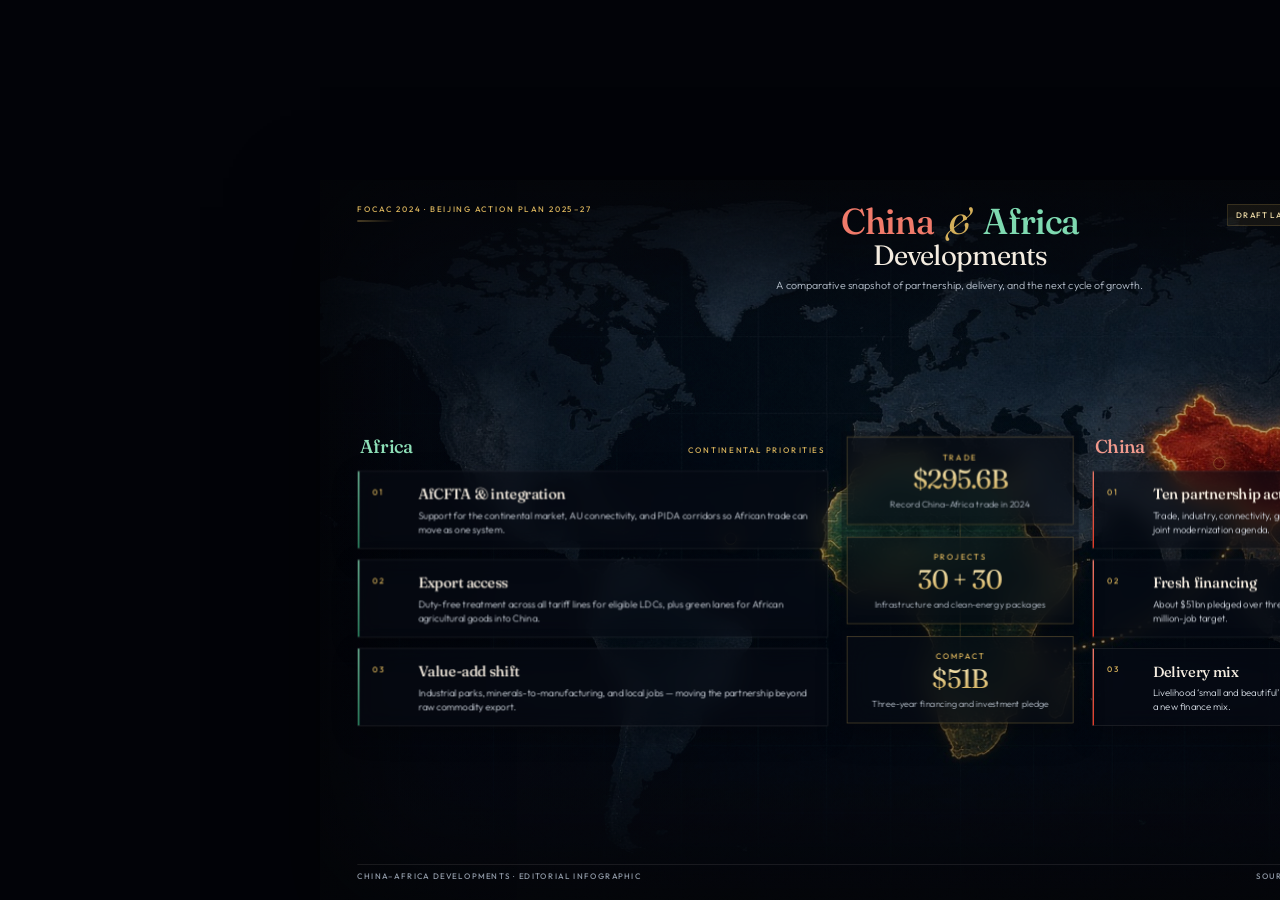
==== index.html @ 74f2fba5 "Add China–Africa developments infographic poster Create a 1920×1080 editorial layout with Africa and" ====
<!DOCTYPE html>
<html lang="en">
  <head>
    <meta charset="UTF-8" />
    <meta name="viewport" content="width=device-width, initial-scale=1.0" />
    <title>China & Africa Developments</title>
    <link rel="preconnect" href="https://fonts.googleapis.com" />
    <link rel="preconnect" href="https://fonts.gstatic.com" crossorigin />
    <link
      href="https://fonts.googleapis.com/css2?family=Fraunces:ital,opsz,wght@0,9..144,400;0,9..144,500;1,9..144,400&family=Outfit:wght@300;400;500;600&display=swap"
      rel="stylesheet"
    />
    <link rel="stylesheet" href="css/styles.css" />
  </head>
  <body>
    <div class="viewport">
      <article class="poster" id="poster">
        <img
          class="map"
          src="assets/world-map-backdrop.jpg"
          alt="World map with Africa and China highlighted"
        />
        <div class="scrim"></div>
        <div class="vignette"></div>
        <div class="grain"></div>
        <span class="orbit a" aria-hidden="true"></span>
        <span class="orbit c" aria-hidden="true"></span>

        <div class="layout">
          <header>
            <div class="brand">
              <span class="kicker" data-field="kicker"></span>
              <span class="rule"></span>
            </div>
            <div class="titles">
              <h1 class="headline">
                <span class="china" data-field="titleLead"></span>
                <span class="join" data-field="titleJoin"></span>
                <span class="africa" data-field="titleTrail"></span>
                <span class="rest" data-field="titleRest"></span>
              </h1>
              <p class="subtitle" data-field="subtitle"></p>
            </div>
            <div class="meta">
              <span class="draft" data-field="draftNote"></span>
              <span class="rule"></span>
            </div>
          </header>

          <div class="grid">
            <section class="col" aria-label="Africa">
              <div class="col-head">
                <h2 class="region africa" data-field="africa.region"></h2>
                <span class="eyebrow" data-field="africa.eyebrow"></span>
              </div>
              <div id="africa-points"></div>
            </section>

            <section class="col compare" aria-label="Comparisons" id="comparisons"></section>

            <section class="col" aria-label="China">
              <div class="col-head">
                <h2 class="region china" data-field="china.region"></h2>
                <span class="eyebrow" data-field="china.eyebrow"></span>
              </div>
              <div id="china-points"></div>
            </section>
          </div>

          <footer>
            <span class="foot" data-field="footerLeft"></span>
            <span class="foot" data-field="footerRight"></span>
          </footer>
        </div>
      </article>
    </div>

    <script src="js/content.js"></script>
    <script src="js/render.js"></script>
  </body>
</html>
---- css/styles.css ----
:root {
  --ink: #05080f;
  --ivory: #f4ece0;
  --muted: #b7c0cc;
  --gold: #d4af5a;
  --gold-soft: rgba(212, 175, 90, 0.28);
  --china: #e23c28;
  --china-soft: rgba(226, 60, 40, 0.22);
  --africa: #2f9b6e;
  --africa-soft: rgba(47, 155, 110, 0.22);
  --glass: rgba(8, 12, 20, 0.58);
  --line: rgba(244, 236, 224, 0.12);
  --poster-w: 1920px;
  --poster-h: 1080px;
}

* {
  box-sizing: border-box;
  margin: 0;
  padding: 0;
}

html,
body {
  height: 100%;
  background: #020308;
  color: var(--ivory);
  font-family: "Outfit", "Segoe UI", sans-serif;
  overflow: hidden;
}

body {
  display: grid;
  place-items: center;
}

.viewport {
  width: 100vw;
  height: 100vh;
  display: grid;
  place-items: center;
  overflow: hidden;
}

.poster {
  position: relative;
  width: var(--poster-w);
  height: var(--poster-h);
  overflow: hidden;
  background: #05080f;
  box-shadow: 0 40px 120px rgba(0, 0, 0, 0.55);
  transform-origin: center center;
}

.map {
  position: absolute;
  inset: 0;
  width: 100%;
  height: 100%;
  object-fit: cover;
  object-position: 50% 58%;
  transform: scale(1.04);
  filter: saturate(1.08) contrast(1.05);
}

.scrim,
.grain,
.vignette {
  position: absolute;
  inset: 0;
  pointer-events: none;
}

.scrim {
  background:
    linear-gradient(180deg, rgba(5, 8, 15, 0.78) 0%, rgba(5, 8, 15, 0.28) 22%, rgba(5, 8, 15, 0.18) 50%, rgba(5, 8, 15, 0.42) 78%, rgba(5, 8, 15, 0.82) 100%),
    linear-gradient(90deg, rgba(5, 8, 15, 0.55) 0%, rgba(5, 8, 15, 0.08) 28%, rgba(5, 8, 15, 0.08) 72%, rgba(5, 8, 15, 0.55) 100%);
}

.vignette {
  box-shadow: inset 0 0 180px 40px rgba(0, 0, 0, 0.55);
}

.grain {
  opacity: 0.09;
  mix-blend-mode: overlay;
  background-image: url("data:image/svg+xml,%3Csvg xmlns='http://www.w3.org/2000/svg' width='160' height='160'%3E%3Cfilter id='n'%3E%3CfeTurbulence type='fractalNoise' baseFrequency='.85' numOctaves='4' stitchTiles='stitch'/%3E%3C/filter%3E%3Crect width='160' height='160' filter='url(%23n)' opacity='.55'/%3E%3C/svg%3E");
}

.layout {
  position: relative;
  z-index: 2;
  height: 100%;
  display: grid;
  grid-template-rows: auto 1fr auto;
  padding: 36px 56px 28px;
}

header {
  display: grid;
  grid-template-columns: 1fr auto 1fr;
  align-items: start;
  gap: 24px;
}

.brand,
.meta {
  display: flex;
  flex-direction: column;
  gap: 10px;
}

.meta {
  align-items: flex-end;
  text-align: right;
}

.kicker,
.eyebrow,
.card-num,
.compare-kicker,
.draft,
.foot {
  font-size: 12px;
  letter-spacing: 0.22em;
  text-transform: uppercase;
  color: var(--gold);
  font-weight: 500;
}

.titles {
  text-align: center;
}

.headline {
  font-family: "Fraunces", "Times New Roman", serif;
  font-weight: 500;
  font-size: 54px;
  line-height: 0.95;
  letter-spacing: -0.02em;
}

.headline .china {
  color: #f07a6a;
}

.headline .join {
  color: var(--gold);
  font-style: italic;
  font-weight: 400;
  padding: 0 10px;
}

.headline .africa {
  color: #7ed9b0;
}

.headline .rest {
  display: block;
  margin-top: 6px;
  font-size: 42px;
  color: var(--ivory);
  font-weight: 400;
}

.subtitle {
  margin: 14px auto 0;
  max-width: 620px;
  color: var(--muted);
  font-size: 16px;
  line-height: 1.45;
  font-weight: 300;
}

.draft {
  display: inline-flex;
  align-items: center;
  gap: 8px;
  padding: 8px 12px;
  border: 1px solid var(--gold-soft);
  background: rgba(212, 175, 90, 0.08);
  color: #ead7a4;
  letter-spacing: 0.14em;
}

.rule {
  width: 56px;
  height: 1px;
  background: linear-gradient(90deg, var(--gold), transparent);
}

.meta .rule {
  background: linear-gradient(90deg, transparent, var(--gold));
  margin-left: auto;
}

.grid {
  display: grid;
  grid-template-columns: 1fr 340px 1fr;
  gap: 28px;
  align-items: center;
  min-height: 0;
  padding: 8px 0 4px;
}

.col {
  display: flex;
  flex-direction: column;
  gap: 18px;
  min-height: 0;
}

#africa-points,
#china-points {
  display: flex;
  flex-direction: column;
  gap: 16px;
}

.col-head {
  display: flex;
  align-items: baseline;
  justify-content: space-between;
  padding: 0 4px 2px;
}

.region {
  font-family: "Fraunces", serif;
  font-size: 28px;
  font-weight: 500;
}

.region.africa {
  color: #8ee0b8;
}

.region.china {
  color: #f29a8d;
}

.card {
  position: relative;
  display: grid;
  grid-template-columns: 54px 1fr;
  gap: 14px;
  padding: 20px 22px 18px;
  background: var(--glass);
  border: 1px solid var(--line);
  backdrop-filter: blur(16px);
  -webkit-backdrop-filter: blur(16px);
  box-shadow: 0 12px 40px rgba(0, 0, 0, 0.28);
}

.card::before {
  content: "";
  position: absolute;
  inset: 0 auto 0 0;
  width: 2px;
}

.card.africa::before {
  background: linear-gradient(180deg, #7ed9b0, #2f9b6e);
}

.card.china::before {
  background: linear-gradient(180deg, #f07a6a, #e23c28);
}

.card-num {
  padding-top: 3px;
  color: var(--gold);
}

.card h3 {
  font-family: "Fraunces", serif;
  font-size: 22px;
  font-weight: 500;
  letter-spacing: -0.02em;
  margin-bottom: 7px;
}

.card p {
  color: #d5dbe4;
  font-size: 14.5px;
  line-height: 1.45;
  font-weight: 300;
}

.compare {
  position: relative;
  align-items: stretch;
  padding: 8px 0;
}

.compare::before {
  content: "";
  position: absolute;
  top: 18px;
  bottom: 18px;
  left: 50%;
  width: 1px;
  background: linear-gradient(180deg, transparent, var(--gold), transparent);
  transform: translateX(-50%);
}

.compare-node {
  position: relative;
  z-index: 1;
  text-align: center;
  padding: 22px 18px 20px;
  background: rgba(8, 12, 20, 0.72);
  border: 1px solid rgba(212, 175, 90, 0.38);
  box-shadow:
    0 0 0 8px rgba(5, 8, 15, 0.35),
    0 16px 40px rgba(0, 0, 0, 0.35),
    inset 0 1px 0 rgba(255, 255, 255, 0.06);
  backdrop-filter: blur(18px);
}

.compare-kicker {
  margin-bottom: 6px;
}

.compare-value {
  font-family: "Fraunces", serif;
  font-size: 40px;
  line-height: 1;
  letter-spacing: -0.03em;
  background: linear-gradient(180deg, #f6e7b8 0%, #d4af5a 100%);
  -webkit-background-clip: text;
  background-clip: text;
  color: transparent;
}

.compare-label {
  margin-top: 8px;
  color: var(--muted);
  font-size: 13.5px;
  line-height: 1.35;
  font-weight: 300;
}

footer {
  display: flex;
  justify-content: space-between;
  align-items: center;
  padding-top: 10px;
  border-top: 1px solid var(--line);
}

.foot {
  color: #8d96a3;
  letter-spacing: 0.16em;
}

.orbit {
  position: absolute;
  width: 18px;
  height: 18px;
  border: 1px solid rgba(212, 175, 90, 0.55);
  border-radius: 50%;
  box-shadow: 0 0 16px rgba(212, 175, 90, 0.35);
}

.orbit.a {
  left: 31.6%;
  top: 49%;
}

.orbit.c {
  left: 69.8%;
  top: 38.5%;
}
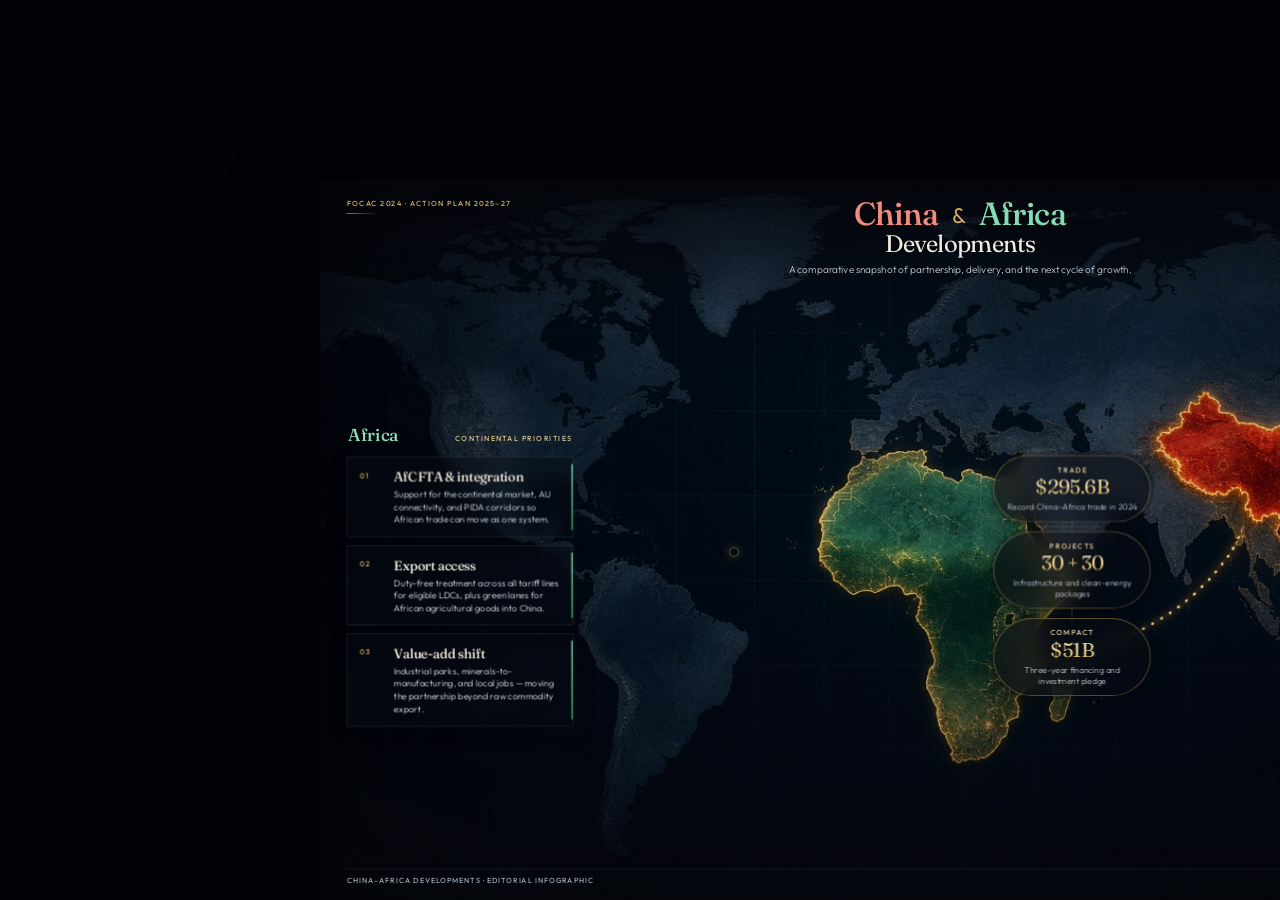
==== commit 767510c1: "Polish infographic so the map stays visible Pin narrower glass cards to the Atlantic and Pacific fla" ====
--- a/index.html
+++ b/index.html
@@ -4,6 +4,7 @@
     <meta charset="UTF-8" />
     <meta name="viewport" content="width=device-width, initial-scale=1.0" />
     <title>China & Africa Developments</title>
+    <link rel="icon" href="data:image/svg+xml,%3Csvg xmlns='http://www.w3.org/2000/svg' viewBox='0 0 32 32'%3E%3Crect width='32' height='32' fill='%2305080f'/%3E%3Ccircle cx='11' cy='18' r='5' fill='%232f9b6e'/%3E%3Ccircle cx='22' cy='13' r='4' fill='%23e23c28'/%3E%3C/svg%3E" />
     <link rel="preconnect" href="https://fonts.googleapis.com" />
     <link rel="preconnect" href="https://fonts.gstatic.com" crossorigin />
     <link
@@ -48,7 +49,7 @@
           </header>
 
           <div class="grid">
-            <section class="col" aria-label="Africa">
+            <section class="col col-africa" aria-label="Africa">
               <div class="col-head">
                 <h2 class="region africa" data-field="africa.region"></h2>
                 <span class="eyebrow" data-field="africa.eyebrow"></span>
@@ -56,9 +57,9 @@
               <div id="africa-points"></div>
             </section>
 
-            <section class="col compare" aria-label="Comparisons" id="comparisons"></section>
+            <section class="col compare col-compare" aria-label="Comparisons" id="comparisons"></section>
 
-            <section class="col" aria-label="China">
+            <section class="col col-china" aria-label="China">
               <div class="col-head">
                 <h2 class="region china" data-field="china.region"></h2>
                 <span class="eyebrow" data-field="china.eyebrow"></span>
--- a/css/styles.css
+++ b/css/styles.css
@@ -1,15 +1,13 @@
 :root {
   --ink: #05080f;
   --ivory: #f4ece0;
-  --muted: #b7c0cc;
+  --muted: #c3cad4;
   --gold: #d4af5a;
-  --gold-soft: rgba(212, 175, 90, 0.28);
+  --gold-soft: rgba(212, 175, 90, 0.3);
   --china: #e23c28;
-  --china-soft: rgba(226, 60, 40, 0.22);
   --africa: #2f9b6e;
-  --africa-soft: rgba(47, 155, 110, 0.22);
-  --glass: rgba(8, 12, 20, 0.58);
-  --line: rgba(244, 236, 224, 0.12);
+  --glass: rgba(7, 11, 18, 0.46);
+  --line: rgba(244, 236, 224, 0.14);
   --poster-w: 1920px;
   --poster-h: 1080px;
 }
@@ -58,9 +56,9 @@
   width: 100%;
   height: 100%;
   object-fit: cover;
-  object-position: 50% 58%;
-  transform: scale(1.04);
-  filter: saturate(1.08) contrast(1.05);
+  object-position: 48% 56%;
+  transform: scale(1.06);
+  filter: saturate(1.12) contrast(1.06) brightness(1.04);
 }
 
 .scrim,
@@ -73,16 +71,16 @@
 
 .scrim {
   background:
-    linear-gradient(180deg, rgba(5, 8, 15, 0.78) 0%, rgba(5, 8, 15, 0.28) 22%, rgba(5, 8, 15, 0.18) 50%, rgba(5, 8, 15, 0.42) 78%, rgba(5, 8, 15, 0.82) 100%),
-    linear-gradient(90deg, rgba(5, 8, 15, 0.55) 0%, rgba(5, 8, 15, 0.08) 28%, rgba(5, 8, 15, 0.08) 72%, rgba(5, 8, 15, 0.55) 100%);
+    linear-gradient(180deg, rgba(5, 8, 15, 0.72) 0%, rgba(5, 8, 15, 0.18) 20%, rgba(5, 8, 15, 0.05) 48%, rgba(5, 8, 15, 0.28) 78%, rgba(5, 8, 15, 0.78) 100%),
+    linear-gradient(90deg, rgba(5, 8, 15, 0.42) 0%, rgba(5, 8, 15, 0.04) 22%, rgba(5, 8, 15, 0.04) 78%, rgba(5, 8, 15, 0.42) 100%);
 }
 
 .vignette {
-  box-shadow: inset 0 0 180px 40px rgba(0, 0, 0, 0.55);
+  box-shadow: inset 0 0 160px 28px rgba(0, 0, 0, 0.45);
 }
 
 .grain {
-  opacity: 0.09;
+  opacity: 0.08;
   mix-blend-mode: overlay;
   background-image: url("data:image/svg+xml,%3Csvg xmlns='http://www.w3.org/2000/svg' width='160' height='160'%3E%3Cfilter id='n'%3E%3CfeTurbulence type='fractalNoise' baseFrequency='.85' numOctaves='4' stitchTiles='stitch'/%3E%3C/filter%3E%3Crect width='160' height='160' filter='url(%23n)' opacity='.55'/%3E%3C/svg%3E");
 }
@@ -93,21 +91,22 @@
   height: 100%;
   display: grid;
   grid-template-rows: auto 1fr auto;
-  padding: 36px 56px 28px;
+  padding: 28px 40px 22px;
 }
 
 header {
   display: grid;
-  grid-template-columns: 1fr auto 1fr;
+  grid-template-columns: 280px 1fr 280px;
   align-items: start;
-  gap: 24px;
+  gap: 20px;
 }
 
 .brand,
 .meta {
   display: flex;
   flex-direction: column;
-  gap: 10px;
+  gap: 8px;
+  min-width: 0;
 }
 
 .meta {
@@ -121,8 +120,8 @@
 .compare-kicker,
 .draft,
 .foot {
-  font-size: 12px;
-  letter-spacing: 0.22em;
+  font-size: 11px;
+  letter-spacing: 0.16em;
   text-transform: uppercase;
   color: var(--gold);
   font-weight: 500;
@@ -135,56 +134,59 @@
 .headline {
   font-family: "Fraunces", "Times New Roman", serif;
   font-weight: 500;
-  font-size: 54px;
-  line-height: 0.95;
+  font-size: 48px;
+  line-height: 0.96;
   letter-spacing: -0.02em;
 }
 
 .headline .china {
-  color: #f07a6a;
+  color: #f28b7d;
 }
 
 .headline .join {
+  font-family: "Outfit", sans-serif;
+  font-style: normal;
+  font-weight: 400;
   color: var(--gold);
-  font-style: italic;
-  font-weight: 400;
-  padding: 0 10px;
+  padding: 0 12px;
+  font-size: 32px;
+  vertical-align: 4px;
 }
 
 .headline .africa {
-  color: #7ed9b0;
+  color: #86dbb5;
 }
 
 .headline .rest {
   display: block;
-  margin-top: 6px;
-  font-size: 42px;
+  margin-top: 4px;
+  font-size: 36px;
   color: var(--ivory);
   font-weight: 400;
 }
 
 .subtitle {
-  margin: 14px auto 0;
-  max-width: 620px;
+  margin: 10px auto 0;
+  max-width: 560px;
   color: var(--muted);
-  font-size: 16px;
-  line-height: 1.45;
+  font-size: 15px;
+  line-height: 1.4;
   font-weight: 300;
 }
 
 .draft {
   display: inline-flex;
   align-items: center;
-  gap: 8px;
-  padding: 8px 12px;
+  padding: 7px 10px;
   border: 1px solid var(--gold-soft);
   background: rgba(212, 175, 90, 0.08);
   color: #ead7a4;
-  letter-spacing: 0.14em;
+  letter-spacing: 0.12em;
+  white-space: nowrap;
 }
 
 .rule {
-  width: 56px;
+  width: 48px;
   height: 1px;
   background: linear-gradient(90deg, var(--gold), transparent);
 }
@@ -196,37 +198,50 @@
 
 .grid {
   display: grid;
-  grid-template-columns: 1fr 340px 1fr;
-  gap: 28px;
+  grid-template-columns: 340px minmax(80px, 1.6fr) 236px minmax(80px, 0.7fr) 340px;
+  gap: 0 16px;
   align-items: center;
   min-height: 0;
-  padding: 8px 0 4px;
+  padding: 18px 0 8px;
 }
 
 .col {
   display: flex;
   flex-direction: column;
-  gap: 18px;
-  min-height: 0;
+  gap: 14px;
+  min-width: 0;
+}
+
+.col-africa {
+  grid-column: 1;
+}
+
+.col-compare {
+  grid-column: 3;
+}
+
+.col-china {
+  grid-column: 5;
 }
 
 #africa-points,
 #china-points {
   display: flex;
   flex-direction: column;
-  gap: 16px;
+  gap: 12px;
 }
 
 .col-head {
   display: flex;
   align-items: baseline;
   justify-content: space-between;
-  padding: 0 4px 2px;
+  gap: 12px;
+  padding: 0 2px 2px;
 }
 
 .region {
   font-family: "Fraunces", serif;
-  font-size: 28px;
+  font-size: 26px;
   font-weight: 500;
 }
 
@@ -238,68 +253,76 @@
   color: #f29a8d;
 }
 
+.eyebrow {
+  color: #d7c389;
+}
+
 .card {
   position: relative;
   display: grid;
-  grid-template-columns: 54px 1fr;
-  gap: 14px;
-  padding: 20px 22px 18px;
+  grid-template-columns: 42px 1fr;
+  gap: 10px;
+  padding: 16px 18px 15px;
   background: var(--glass);
   border: 1px solid var(--line);
-  backdrop-filter: blur(16px);
-  -webkit-backdrop-filter: blur(16px);
-  box-shadow: 0 12px 40px rgba(0, 0, 0, 0.28);
+  backdrop-filter: blur(14px) saturate(1.15);
+  -webkit-backdrop-filter: blur(14px) saturate(1.15);
+  box-shadow: 0 10px 28px rgba(0, 0, 0, 0.22);
 }
 
 .card::before {
   content: "";
   position: absolute;
-  inset: 0 auto 0 0;
+  top: 10px;
+  bottom: 10px;
   width: 2px;
 }
 
 .card.africa::before {
+  right: 0;
+  left: auto;
   background: linear-gradient(180deg, #7ed9b0, #2f9b6e);
 }
 
 .card.china::before {
+  left: 0;
   background: linear-gradient(180deg, #f07a6a, #e23c28);
 }
 
 .card-num {
-  padding-top: 3px;
+  padding-top: 4px;
   color: var(--gold);
 }
 
 .card h3 {
   font-family: "Fraunces", serif;
-  font-size: 22px;
+  font-size: 20px;
   font-weight: 500;
   letter-spacing: -0.02em;
-  margin-bottom: 7px;
+  margin-bottom: 5px;
 }
 
 .card p {
-  color: #d5dbe4;
-  font-size: 14.5px;
-  line-height: 1.45;
+  color: #e0e5ec;
+  font-size: 13.5px;
+  line-height: 1.42;
   font-weight: 300;
 }
 
 .compare {
   position: relative;
-  align-items: stretch;
-  padding: 8px 0;
+  align-self: center;
+  padding: 10px 0;
 }
 
 .compare::before {
   content: "";
   position: absolute;
-  top: 18px;
-  bottom: 18px;
+  top: 8px;
+  bottom: 8px;
   left: 50%;
   width: 1px;
-  background: linear-gradient(180deg, transparent, var(--gold), transparent);
+  background: linear-gradient(180deg, transparent, rgba(212, 175, 90, 0.7), transparent);
   transform: translateX(-50%);
 }
 
@@ -307,23 +330,25 @@
   position: relative;
   z-index: 1;
   text-align: center;
-  padding: 22px 18px 20px;
-  background: rgba(8, 12, 20, 0.72);
-  border: 1px solid rgba(212, 175, 90, 0.38);
+  padding: 14px 14px 13px;
+  border-radius: 999px;
+  background: rgba(8, 12, 20, 0.58);
+  border: 1px solid rgba(212, 175, 90, 0.48);
   box-shadow:
-    0 0 0 8px rgba(5, 8, 15, 0.35),
-    0 16px 40px rgba(0, 0, 0, 0.35),
-    inset 0 1px 0 rgba(255, 255, 255, 0.06);
-  backdrop-filter: blur(18px);
+    0 0 0 5px rgba(5, 8, 15, 0.22),
+    0 12px 28px rgba(0, 0, 0, 0.26),
+    inset 0 1px 0 rgba(255, 236, 180, 0.12);
+  backdrop-filter: blur(16px);
 }
 
 .compare-kicker {
-  margin-bottom: 6px;
+  margin-bottom: 4px;
+  color: #e6d09a;
 }
 
 .compare-value {
   font-family: "Fraunces", serif;
-  font-size: 40px;
+  font-size: 30px;
   line-height: 1;
   letter-spacing: -0.03em;
   background: linear-gradient(180deg, #f6e7b8 0%, #d4af5a 100%);
@@ -333,9 +358,9 @@
 }
 
 .compare-label {
-  margin-top: 8px;
+  margin-top: 6px;
   color: var(--muted);
-  font-size: 13.5px;
+  font-size: 12.5px;
   line-height: 1.35;
   font-weight: 300;
 }
@@ -349,25 +374,25 @@
 }
 
 .foot {
-  color: #8d96a3;
-  letter-spacing: 0.16em;
+  color: #9aa3b0;
+  letter-spacing: 0.12em;
 }
 
 .orbit {
   position: absolute;
-  width: 18px;
-  height: 18px;
-  border: 1px solid rgba(212, 175, 90, 0.55);
+  width: 14px;
+  height: 14px;
+  border: 1px solid rgba(212, 175, 90, 0.6);
   border-radius: 50%;
-  box-shadow: 0 0 16px rgba(212, 175, 90, 0.35);
+  box-shadow: 0 0 14px rgba(212, 175, 90, 0.35);
 }
 
 .orbit.a {
-  left: 31.6%;
-  top: 49%;
+  left: 32%;
+  top: 51%;
 }
 
 .orbit.c {
-  left: 69.8%;
-  top: 38.5%;
-}
+  left: 70.2%;
+  top: 39%;
+}
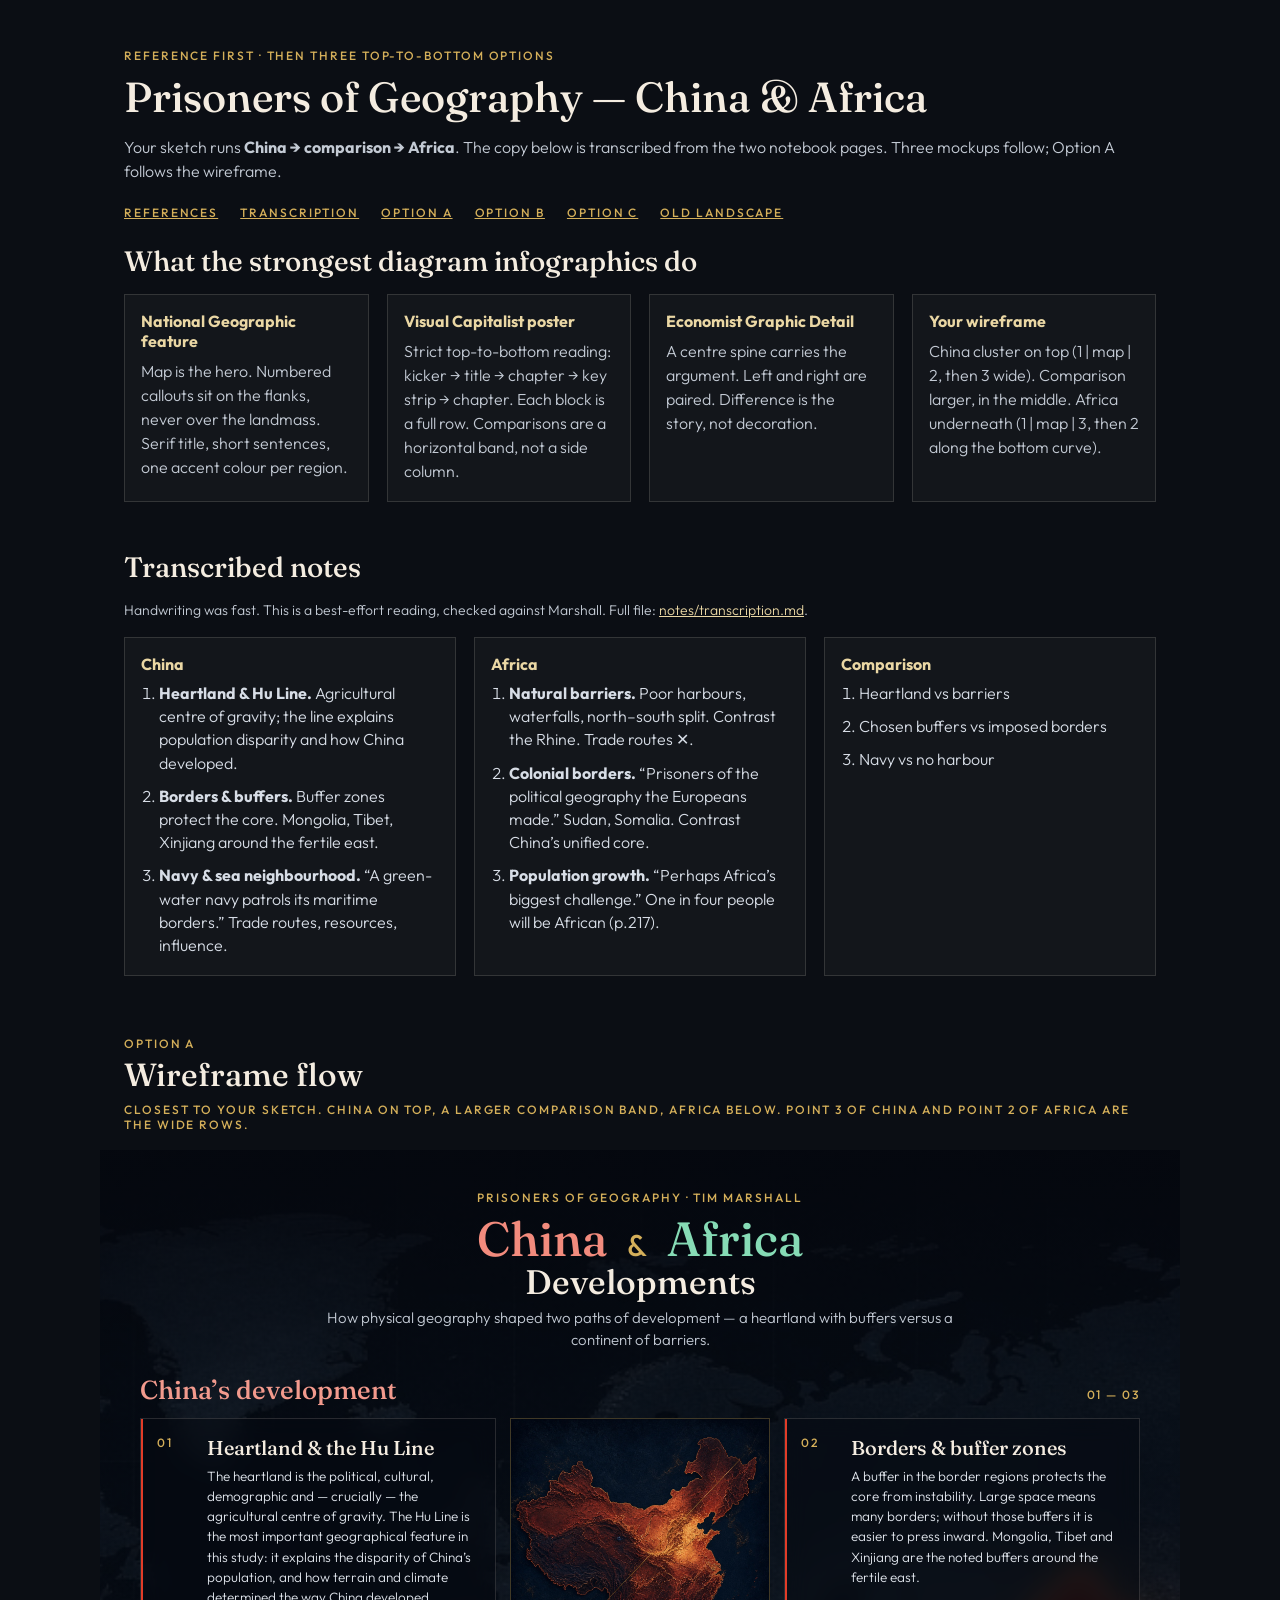
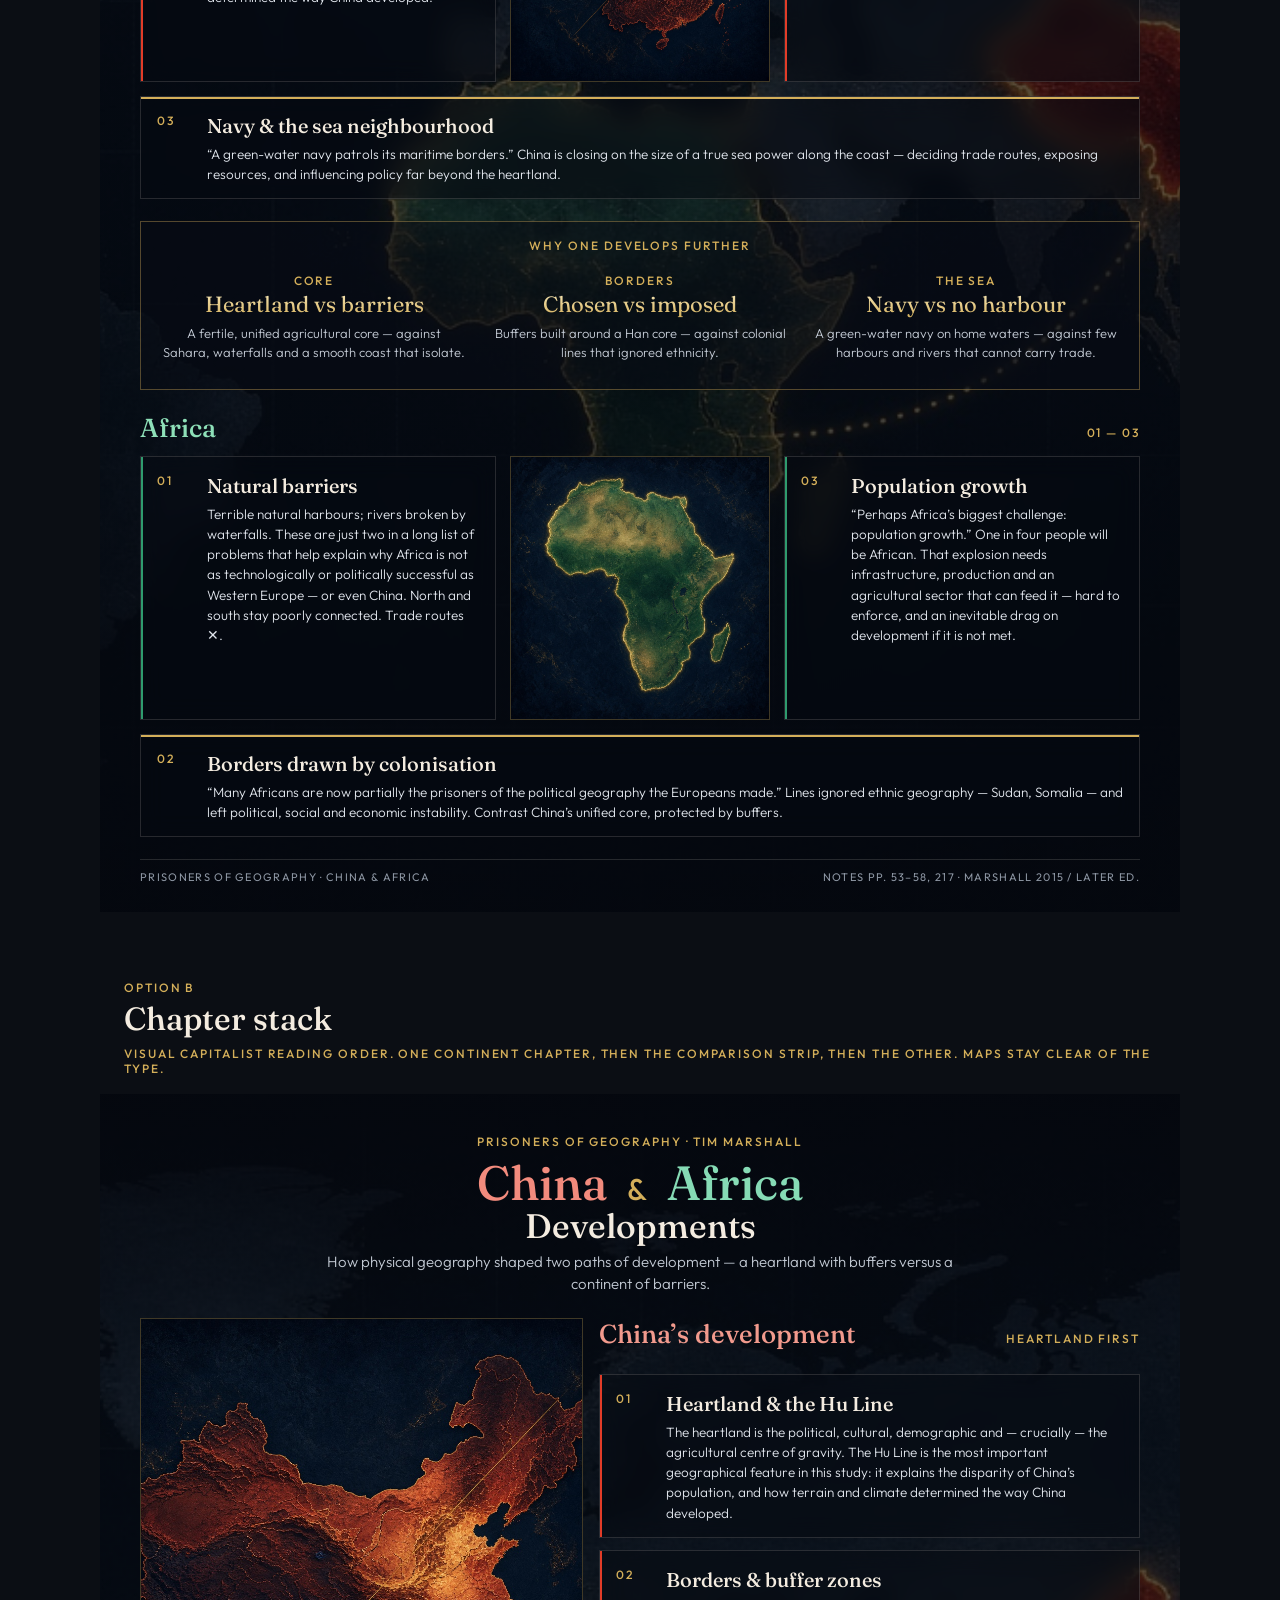
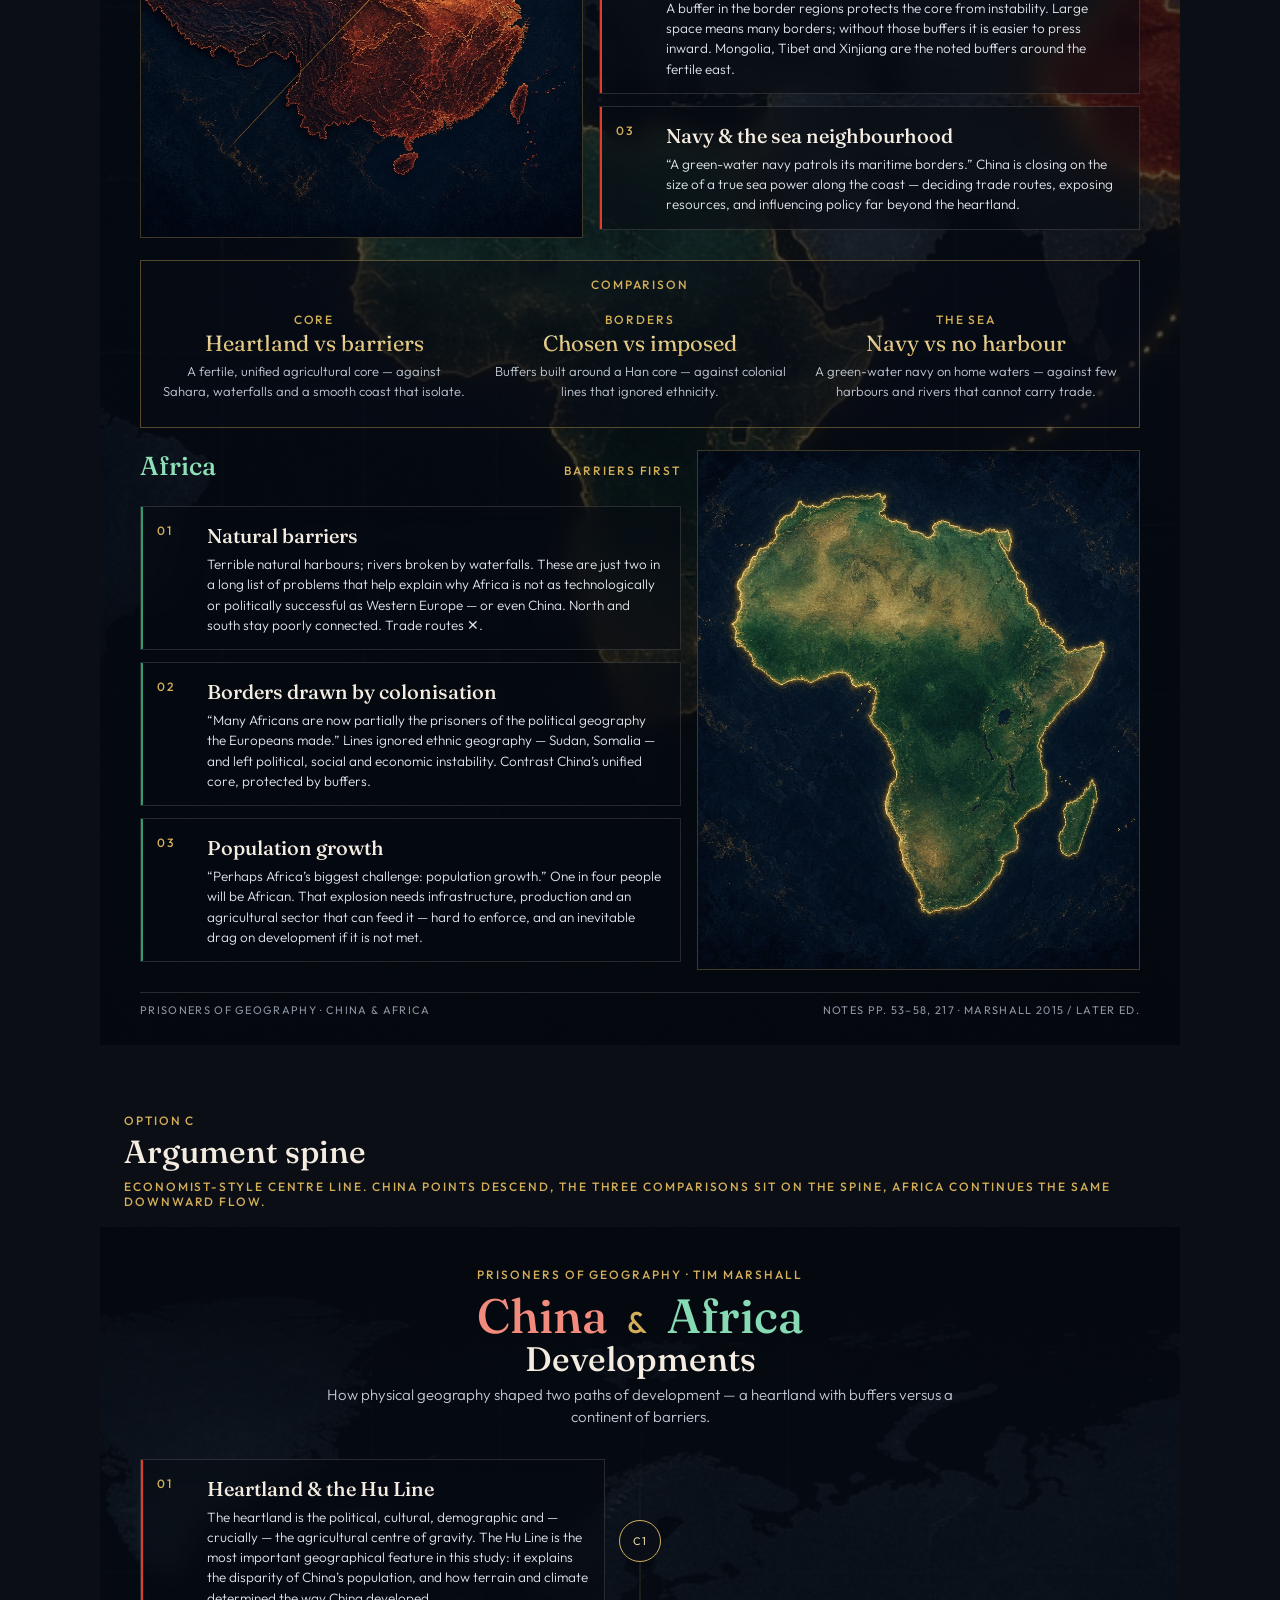
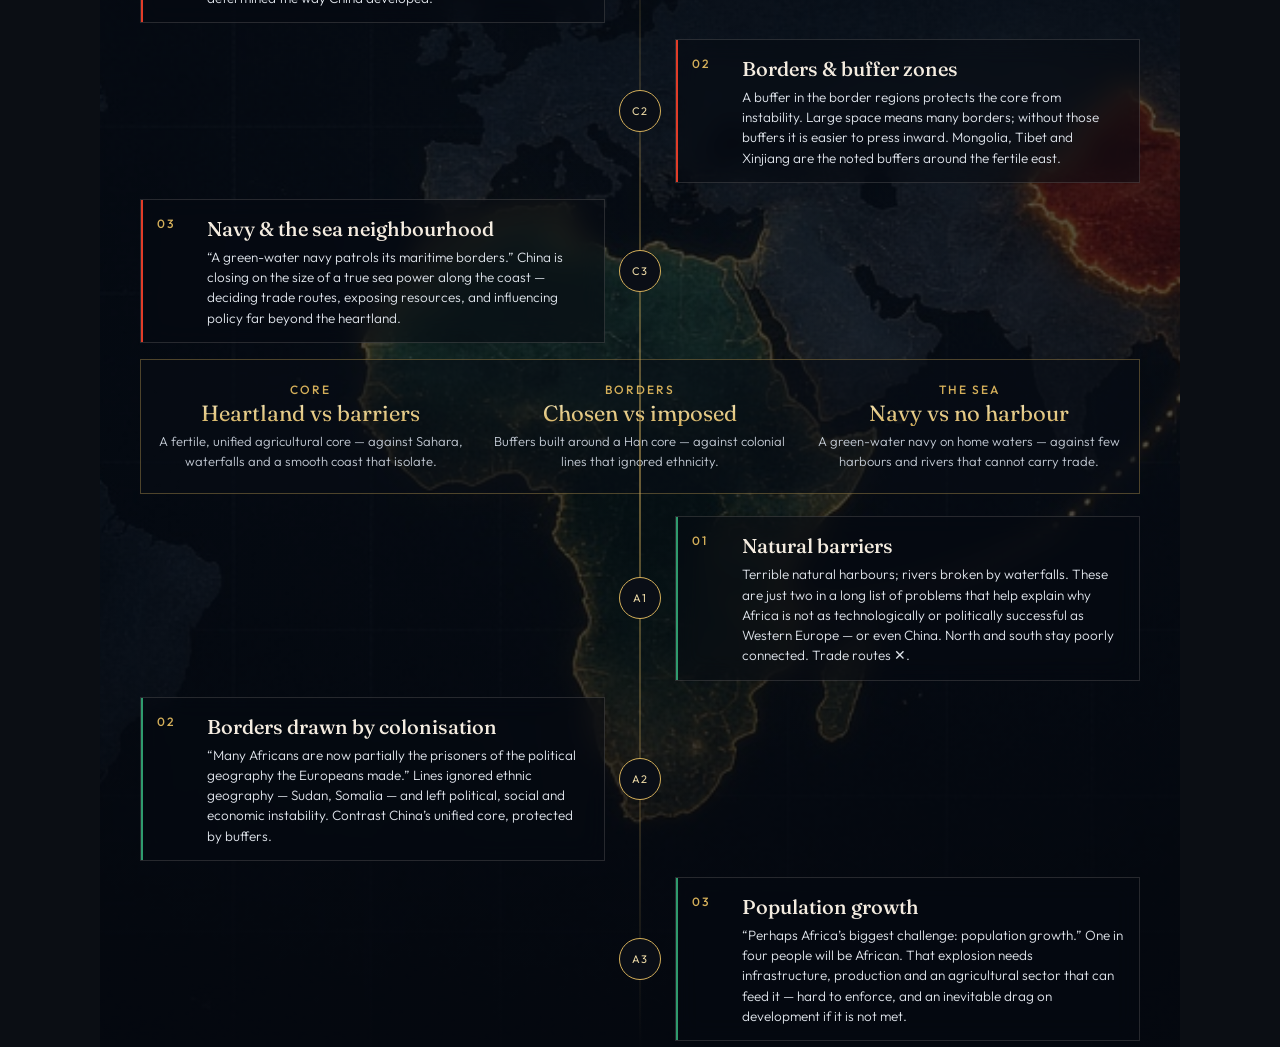
==== commit dbc6de46: "Add vertical China–Africa mockups from the handwritten notes Transcribe the Prisoners of Geography n" ====
--- a/index.html
+++ b/index.html
@@ -3,7 +3,7 @@
   <head>
     <meta charset="UTF-8" />
     <meta name="viewport" content="width=device-width, initial-scale=1.0" />
-    <title>China & Africa Developments</title>
+    <title>China & Africa — vertical mockups</title>
     <link rel="icon" href="data:image/svg+xml,%3Csvg xmlns='http://www.w3.org/2000/svg' viewBox='0 0 32 32'%3E%3Crect width='32' height='32' fill='%2305080f'/%3E%3Ccircle cx='11' cy='18' r='5' fill='%232f9b6e'/%3E%3Ccircle cx='22' cy='13' r='4' fill='%23e23c28'/%3E%3C/svg%3E" />
     <link rel="preconnect" href="https://fonts.googleapis.com" />
     <link rel="preconnect" href="https://fonts.gstatic.com" crossorigin />
@@ -11,72 +11,106 @@
       href="https://fonts.googleapis.com/css2?family=Fraunces:ital,opsz,wght@0,9..144,400;0,9..144,500;1,9..144,400&family=Outfit:wght@300;400;500;600&display=swap"
       rel="stylesheet"
     />
-    <link rel="stylesheet" href="css/styles.css" />
+    <link rel="stylesheet" href="css/options.css" />
   </head>
-  <body>
-    <div class="viewport">
-      <article class="poster" id="poster">
-        <img
-          class="map"
-          src="assets/world-map-backdrop.jpg"
-          alt="World map with Africa and China highlighted"
-        />
-        <div class="scrim"></div>
-        <div class="vignette"></div>
-        <div class="grain"></div>
-        <span class="orbit a" aria-hidden="true"></span>
-        <span class="orbit c" aria-hidden="true"></span>
+  <body class="board">
+    <header class="board-head">
+      <p class="board-kicker">Reference first  ·  then three top-to-bottom options</p>
+      <h1>Prisoners of Geography — China &amp; Africa</h1>
+      <p class="board-lede">
+        Your sketch runs <strong>China → comparison → Africa</strong>. The copy below is transcribed from the two notebook pages. Three mockups follow; Option A follows the wireframe.
+      </p>
+      <nav class="board-nav">
+        <a href="#refs">References</a>
+        <a href="#notes">Transcription</a>
+        <a href="#option-a">Option A</a>
+        <a href="#option-b">Option B</a>
+        <a href="#option-c">Option C</a>
+        <a href="landscape.html">Old landscape</a>
+      </nav>
+    </header>
 
-        <div class="layout">
-          <header>
-            <div class="brand">
-              <span class="kicker" data-field="kicker"></span>
-              <span class="rule"></span>
-            </div>
-            <div class="titles">
-              <h1 class="headline">
-                <span class="china" data-field="titleLead"></span>
-                <span class="join" data-field="titleJoin"></span>
-                <span class="africa" data-field="titleTrail"></span>
-                <span class="rest" data-field="titleRest"></span>
-              </h1>
-              <p class="subtitle" data-field="subtitle"></p>
-            </div>
-            <div class="meta">
-              <span class="draft" data-field="draftNote"></span>
-              <span class="rule"></span>
-            </div>
-          </header>
+    <section class="panel" id="refs">
+      <h2>What the strongest diagram infographics do</h2>
+      <div class="ref-grid">
+        <article>
+          <h3>National Geographic feature</h3>
+          <p>Map is the hero. Numbered callouts sit on the flanks, never over the landmass. Serif title, short sentences, one accent colour per region.</p>
+        </article>
+        <article>
+          <h3>Visual Capitalist poster</h3>
+          <p>Strict top-to-bottom reading: kicker → title → chapter → key strip → chapter. Each block is a full row. Comparisons are a horizontal band, not a side column.</p>
+        </article>
+        <article>
+          <h3>Economist Graphic Detail</h3>
+          <p>A centre spine carries the argument. Left and right are paired. Difference is the story, not decoration.</p>
+        </article>
+        <article>
+          <h3>Your wireframe</h3>
+          <p>China cluster on top (1 | map | 2, then 3 wide). Comparison larger, in the middle. Africa underneath (1 | map | 3, then 2 along the bottom curve).</p>
+        </article>
+      </div>
+    </section>
 
-          <div class="grid">
-            <section class="col col-africa" aria-label="Africa">
-              <div class="col-head">
-                <h2 class="region africa" data-field="africa.region"></h2>
-                <span class="eyebrow" data-field="africa.eyebrow"></span>
-              </div>
-              <div id="africa-points"></div>
-            </section>
+    <section class="panel" id="notes">
+      <h2>Transcribed notes</h2>
+      <p class="fine">Handwriting was fast. This is a best-effort reading, checked against Marshall. Full file: <a href="notes/transcription.md">notes/transcription.md</a>.</p>
+      <div class="note-cols">
+        <div>
+          <h3>China</h3>
+          <ol>
+            <li><strong>Heartland &amp; Hu Line.</strong> Agricultural centre of gravity; the line explains population disparity and how China developed.</li>
+            <li><strong>Borders &amp; buffers.</strong> Buffer zones protect the core. Mongolia, Tibet, Xinjiang around the fertile east.</li>
+            <li><strong>Navy &amp; sea neighbourhood.</strong> “A green-water navy patrols its maritime borders.” Trade routes, resources, influence.</li>
+          </ol>
+        </div>
+        <div>
+          <h3>Africa</h3>
+          <ol>
+            <li><strong>Natural barriers.</strong> Poor harbours, waterfalls, north–south split. Contrast the Rhine. Trade routes ✕.</li>
+            <li><strong>Colonial borders.</strong> “Prisoners of the political geography the Europeans made.” Sudan, Somalia. Contrast China’s unified core.</li>
+            <li><strong>Population growth.</strong> “Perhaps Africa’s biggest challenge.” One in four people will be African (p.217).</li>
+          </ol>
+        </div>
+        <div>
+          <h3>Comparison</h3>
+          <ol>
+            <li>Heartland vs barriers</li>
+            <li>Chosen buffers vs imposed borders</li>
+            <li>Navy vs no harbour</li>
+          </ol>
+        </div>
+      </div>
+    </section>
 
-            <section class="col compare col-compare" aria-label="Comparisons" id="comparisons"></section>
+    <section class="option" id="option-a">
+      <div class="option-meta">
+        <p>Option A</p>
+        <h2>Wireframe flow</h2>
+        <p>Closest to your sketch. China on top, a larger comparison band, Africa below. Point 3 of China and Point 2 of Africa are the wide rows.</p>
+      </div>
+      <div class="frame-wrap" data-poster="a"><article class="poster poster-a" id="poster-a"></article></div>
+    </section>
 
-            <section class="col col-china" aria-label="China">
-              <div class="col-head">
-                <h2 class="region china" data-field="china.region"></h2>
-                <span class="eyebrow" data-field="china.eyebrow"></span>
-              </div>
-              <div id="china-points"></div>
-            </section>
-          </div>
+    <section class="option" id="option-b">
+      <div class="option-meta">
+        <p>Option B</p>
+        <h2>Chapter stack</h2>
+        <p>Visual Capitalist reading order. One continent chapter, then the comparison strip, then the other. Maps stay clear of the type.</p>
+      </div>
+      <div class="frame-wrap" data-poster="b"><article class="poster poster-b" id="poster-b"></article></div>
+    </section>
 
-          <footer>
-            <span class="foot" data-field="footerLeft"></span>
-            <span class="foot" data-field="footerRight"></span>
-          </footer>
-        </div>
-      </article>
-    </div>
+    <section class="option" id="option-c">
+      <div class="option-meta">
+        <p>Option C</p>
+        <h2>Argument spine</h2>
+        <p>Economist-style centre line. China points descend, the three comparisons sit on the spine, Africa continues the same downward flow.</p>
+      </div>
+      <div class="frame-wrap" data-poster="c"><article class="poster poster-c" id="poster-c"></article></div>
+    </section>
 
     <script src="js/content.js"></script>
-    <script src="js/render.js"></script>
+    <script src="js/options.js"></script>
   </body>
 </html>
--- a/css/options.css
+++ b/css/options.css
@@ -0,0 +1,319 @@
+:root {
+  --ink: #05080f;
+  --ivory: #f4ece0;
+  --muted: #c3cad4;
+  --gold: #d4af5a;
+  --china: #e23c28;
+  --africa: #2f9b6e;
+  --glass: rgba(7, 11, 18, 0.52);
+  --line: rgba(244, 236, 224, 0.14);
+}
+
+* { box-sizing: border-box; margin: 0; padding: 0; }
+
+html { scroll-behavior: smooth; }
+
+body.board {
+  background: #0b0e14;
+  color: var(--ivory);
+  font-family: "Outfit", "Segoe UI", sans-serif;
+}
+
+a { color: #ead7a4; }
+
+.board-head {
+  max-width: 1080px;
+  margin: 0 auto;
+  padding: 48px 24px 24px;
+}
+
+.board-kicker,
+.kicker,
+.num,
+.compare-kicker,
+.band-label,
+.ch-head span,
+.option-meta > p,
+.board-nav a {
+  font-size: 12px;
+  letter-spacing: 0.16em;
+  text-transform: uppercase;
+  color: var(--gold);
+  font-weight: 500;
+}
+
+.board-head h1,
+.mast h1,
+.ch-head h2,
+.option-meta h2,
+.panel h2 {
+  font-family: "Fraunces", serif;
+  font-weight: 500;
+}
+
+.board-head h1 { font-size: 42px; margin: 8px 0 12px; }
+
+.board-lede,
+.panel p,
+.card p,
+.compare-label,
+.sub,
+.fine {
+  color: var(--muted);
+  font-weight: 300;
+  line-height: 1.5;
+}
+
+.board-nav {
+  display: flex;
+  flex-wrap: wrap;
+  gap: 16px 22px;
+  margin-top: 22px;
+}
+
+.panel {
+  max-width: 1080px;
+  margin: 0 auto 40px;
+  padding: 0 24px 8px;
+}
+
+.panel h2 { font-size: 28px; margin-bottom: 16px; }
+.panel h3 { font-size: 16px; margin-bottom: 8px; color: #ead7a4; }
+.fine { font-size: 14px; margin-bottom: 16px; }
+
+.ref-grid,
+.note-cols {
+  display: grid;
+  grid-template-columns: repeat(3, 1fr);
+  gap: 18px;
+}
+
+.ref-grid { grid-template-columns: repeat(4, 1fr); }
+
+.ref-grid article,
+.note-cols > div {
+  background: rgba(255, 255, 255, 0.03);
+  border: 1px solid var(--line);
+  padding: 16px 16px 18px;
+}
+
+.note-cols ol { padding-left: 18px; color: #d7dde6; font-weight: 300; line-height: 1.45; }
+.note-cols li + li { margin-top: 10px; }
+
+.option { padding: 12px 0 56px; }
+.option-meta {
+  max-width: 1080px;
+  margin: 0 auto 18px;
+  padding: 0 24px;
+}
+.option-meta h2 { font-size: 32px; margin: 4px 0 8px; }
+
+.frame-wrap {
+  width: min(1080px, calc(100% - 32px));
+  margin: 0 auto;
+  position: relative;
+}
+
+.poster {
+  width: 1080px;
+  min-height: 0;
+  position: relative;
+  overflow: hidden;
+  background: #05080f;
+  transform-origin: top left;
+  padding: 36px 40px 28px;
+  display: flex;
+  flex-direction: column;
+  gap: 22px;
+}
+
+.wash {
+  position: absolute;
+  inset: 0;
+  width: 100%;
+  height: 100%;
+  object-fit: cover;
+  opacity: 0.42;
+  filter: saturate(1.05);
+}
+
+.scrim {
+  position: absolute;
+  inset: 0;
+  background:
+    linear-gradient(180deg, rgba(5, 8, 15, 0.78) 0%, rgba(5, 8, 15, 0.28) 18%, rgba(5, 8, 15, 0.2) 50%, rgba(5, 8, 15, 0.72) 100%);
+}
+
+.mast,
+.chapter,
+.compare-band,
+.split,
+.spine-wrap,
+.mast-foot {
+  position: relative;
+  z-index: 2;
+}
+
+.mast { text-align: center; }
+.mast h1 {
+  font-size: 48px;
+  line-height: 0.96;
+  margin: 10px 0 8px;
+}
+.mast .china { color: #f28b7d; }
+.mast .africa { color: #86dbb5; }
+.mast .join {
+  font-family: "Outfit", sans-serif;
+  color: var(--gold);
+  font-size: 30px;
+  padding: 0 10px;
+}
+.mast .rest { display: block; font-size: 34px; margin-top: 4px; }
+.sub { max-width: 640px; margin: 0 auto; font-size: 15px; }
+
+.ch-head {
+  display: flex;
+  justify-content: space-between;
+  align-items: baseline;
+  margin-bottom: 12px;
+}
+.ch-head h2 { font-size: 26px; }
+.china-ch .ch-head h2 { color: #f29a8d; }
+.africa-ch .ch-head h2 { color: #8ee0b8; }
+
+.card {
+  display: grid;
+  grid-template-columns: 40px 1fr;
+  gap: 10px;
+  padding: 16px 16px 14px;
+  background: var(--glass);
+  border: 1px solid var(--line);
+  backdrop-filter: blur(12px);
+}
+.card.china { box-shadow: inset 2px 0 0 #e23c28; }
+.card.africa { box-shadow: inset 2px 0 0 #2f9b6e; }
+.card.wide { box-shadow: inset 0 2px 0 var(--gold); }
+.card h3 {
+  font-family: "Fraunces", serif;
+  font-size: 20px;
+  font-weight: 500;
+  margin-bottom: 6px;
+  color: var(--ivory);
+}
+.card p { font-size: 13.5px; color: #e0e5ec; }
+
+.a-top {
+  display: grid;
+  grid-template-columns: 1fr 260px 1fr;
+  gap: 14px;
+  align-items: stretch;
+  margin-bottom: 14px;
+}
+
+.map-slot {
+  border: 1px solid rgba(212, 175, 90, 0.28);
+  overflow: hidden;
+  min-height: 220px;
+  background: #070b12;
+}
+.map-slot img {
+  width: 100%;
+  height: 100%;
+  object-fit: cover;
+}
+.map-slot.tall { min-height: 520px; }
+
+.compare-band {
+  padding: 16px 16px 18px;
+  border: 1px solid rgba(212, 175, 90, 0.38);
+  background: rgba(8, 12, 20, 0.55);
+}
+.band-label { margin-bottom: 12px; text-align: center; }
+.band-row {
+  display: grid;
+  grid-template-columns: 1fr 1fr 1fr;
+  gap: 12px;
+}
+
+.compare { text-align: center; padding: 8px 6px; }
+.compare-value {
+  font-family: "Fraunces", serif;
+  font-size: 22px;
+  line-height: 1.15;
+  background: linear-gradient(180deg, #f6e7b8, #d4af5a);
+  -webkit-background-clip: text;
+  background-clip: text;
+  color: transparent;
+  margin: 4px 0 6px;
+}
+.compare-label { font-size: 13px; }
+
+.split {
+  display: grid;
+  grid-template-columns: 0.9fr 1.1fr;
+  gap: 16px;
+  align-items: stretch;
+}
+.split.reverse { grid-template-columns: 1.1fr 0.9fr; }
+.stack { display: flex; flex-direction: column; gap: 12px; }
+
+.spine-wrap { position: relative; padding: 8px 0 4px; }
+.spine {
+  position: absolute;
+  left: 50%;
+  top: 12px;
+  bottom: 12px;
+  width: 1px;
+  background: linear-gradient(180deg, transparent, var(--gold), transparent);
+  transform: translateX(-50%);
+}
+.row {
+  display: grid;
+  grid-template-columns: 1fr auto 1fr;
+  gap: 14px;
+  align-items: center;
+  margin-bottom: 16px;
+}
+.row.left .card { grid-column: 1; }
+.row.left .node { grid-column: 2; }
+.row.right .node { grid-column: 2; }
+.row.right .card { grid-column: 3; }
+.node {
+  width: 42px;
+  height: 42px;
+  border-radius: 50%;
+  display: grid;
+  place-items: center;
+  font-size: 11px;
+  letter-spacing: 0.08em;
+  border: 1px solid var(--gold);
+  background: #0a0e16;
+  color: #ead7a4;
+  z-index: 2;
+}
+.spine-comp {
+  display: grid;
+  grid-template-columns: 1fr 1fr 1fr;
+  gap: 10px;
+  margin: 8px 0 22px;
+  padding: 14px 10px;
+  border: 1px solid rgba(212, 175, 90, 0.35);
+  background: rgba(8, 12, 20, 0.6);
+}
+
+.mast-foot {
+  display: flex;
+  justify-content: space-between;
+  border-top: 1px solid var(--line);
+  padding-top: 10px;
+  margin-top: auto;
+  font-size: 11px;
+  letter-spacing: 0.12em;
+  text-transform: uppercase;
+  color: #8d96a3;
+}
+
+@media (max-width: 900px) {
+  .ref-grid,
+  .note-cols { grid-template-columns: 1fr; }
+}
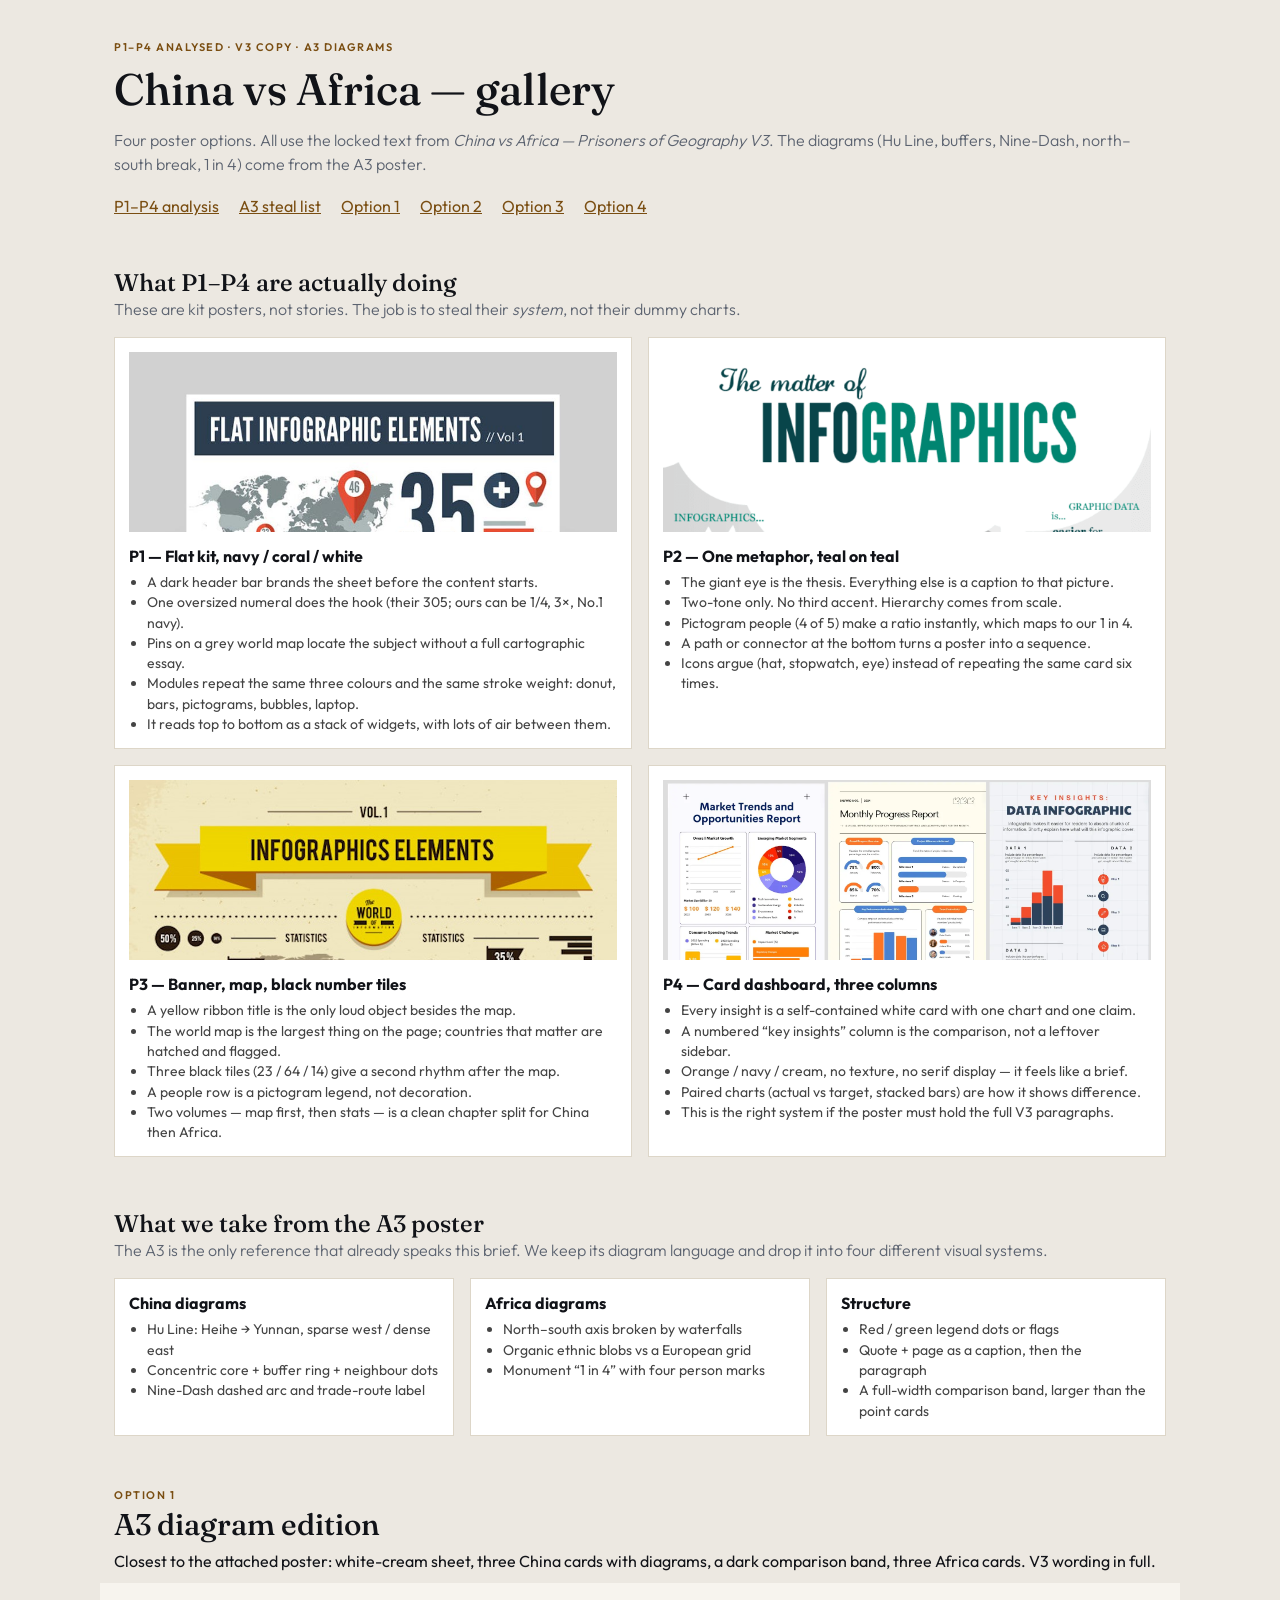
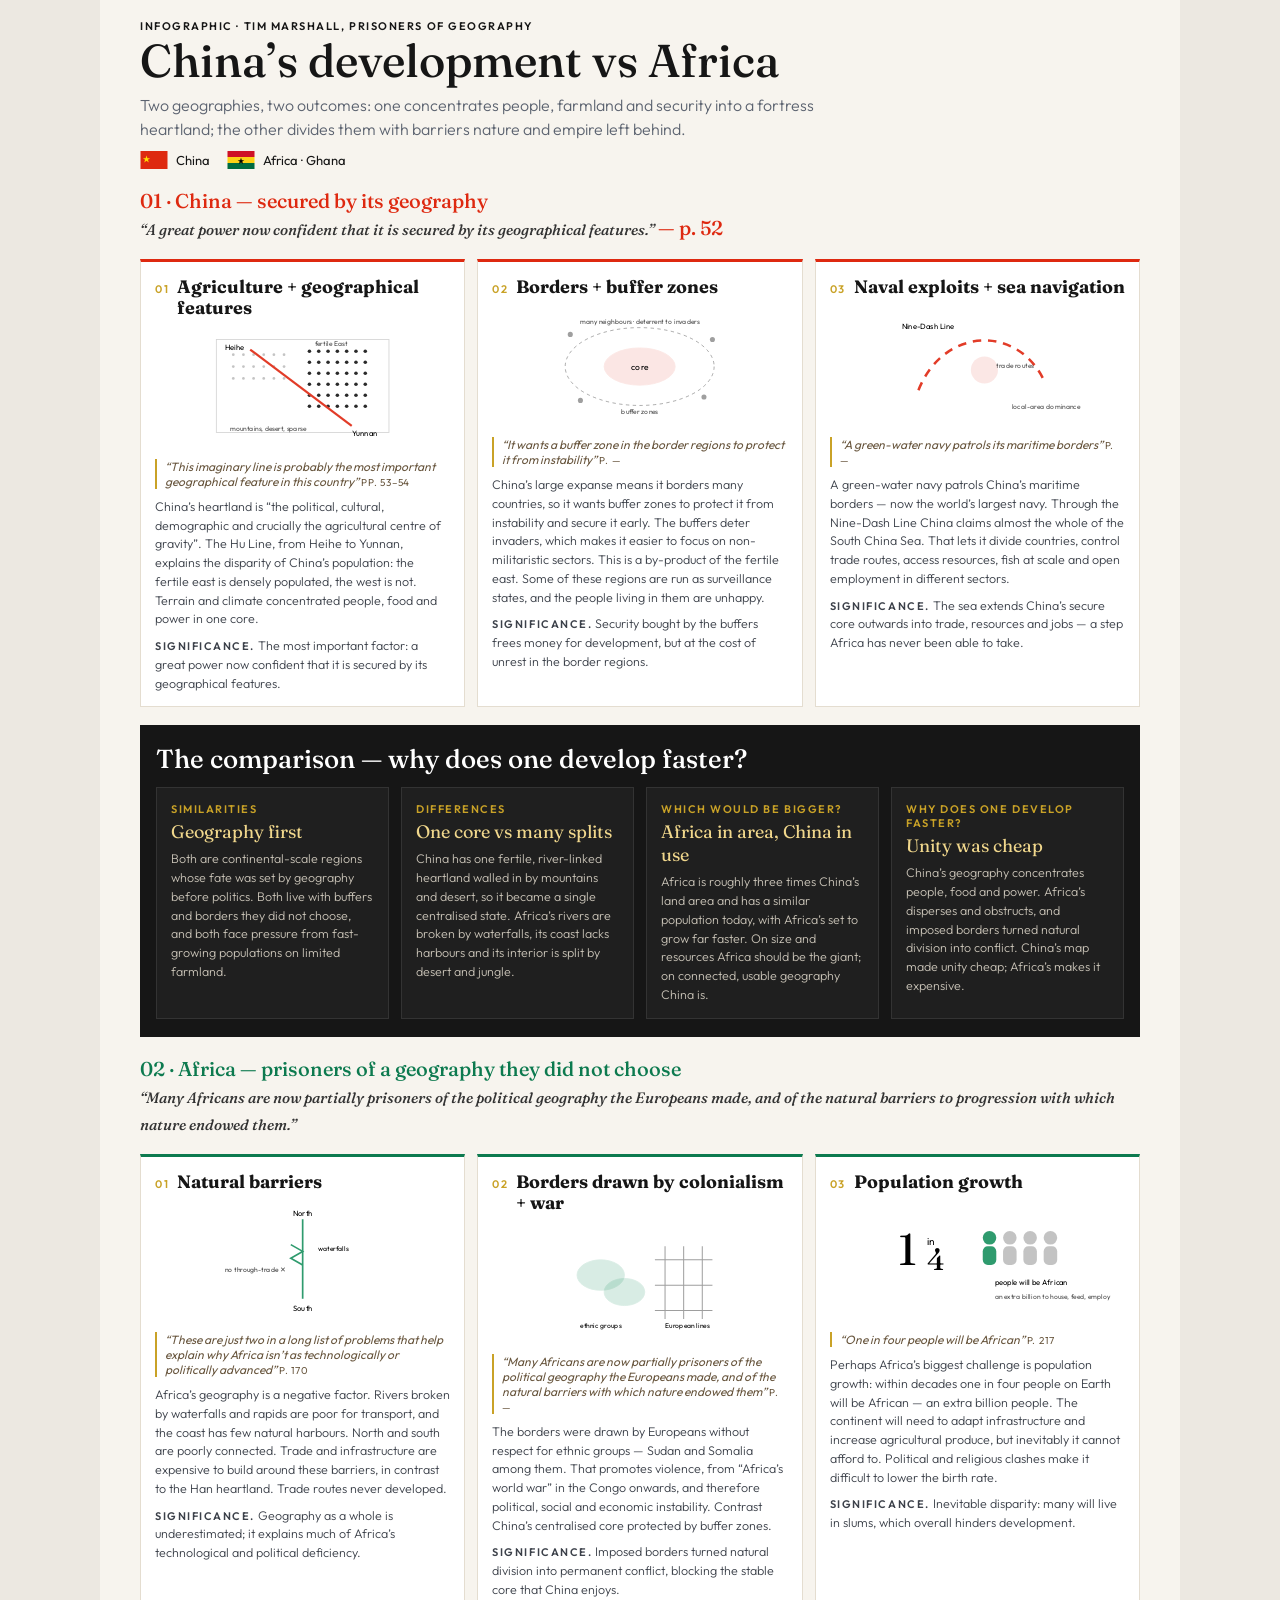
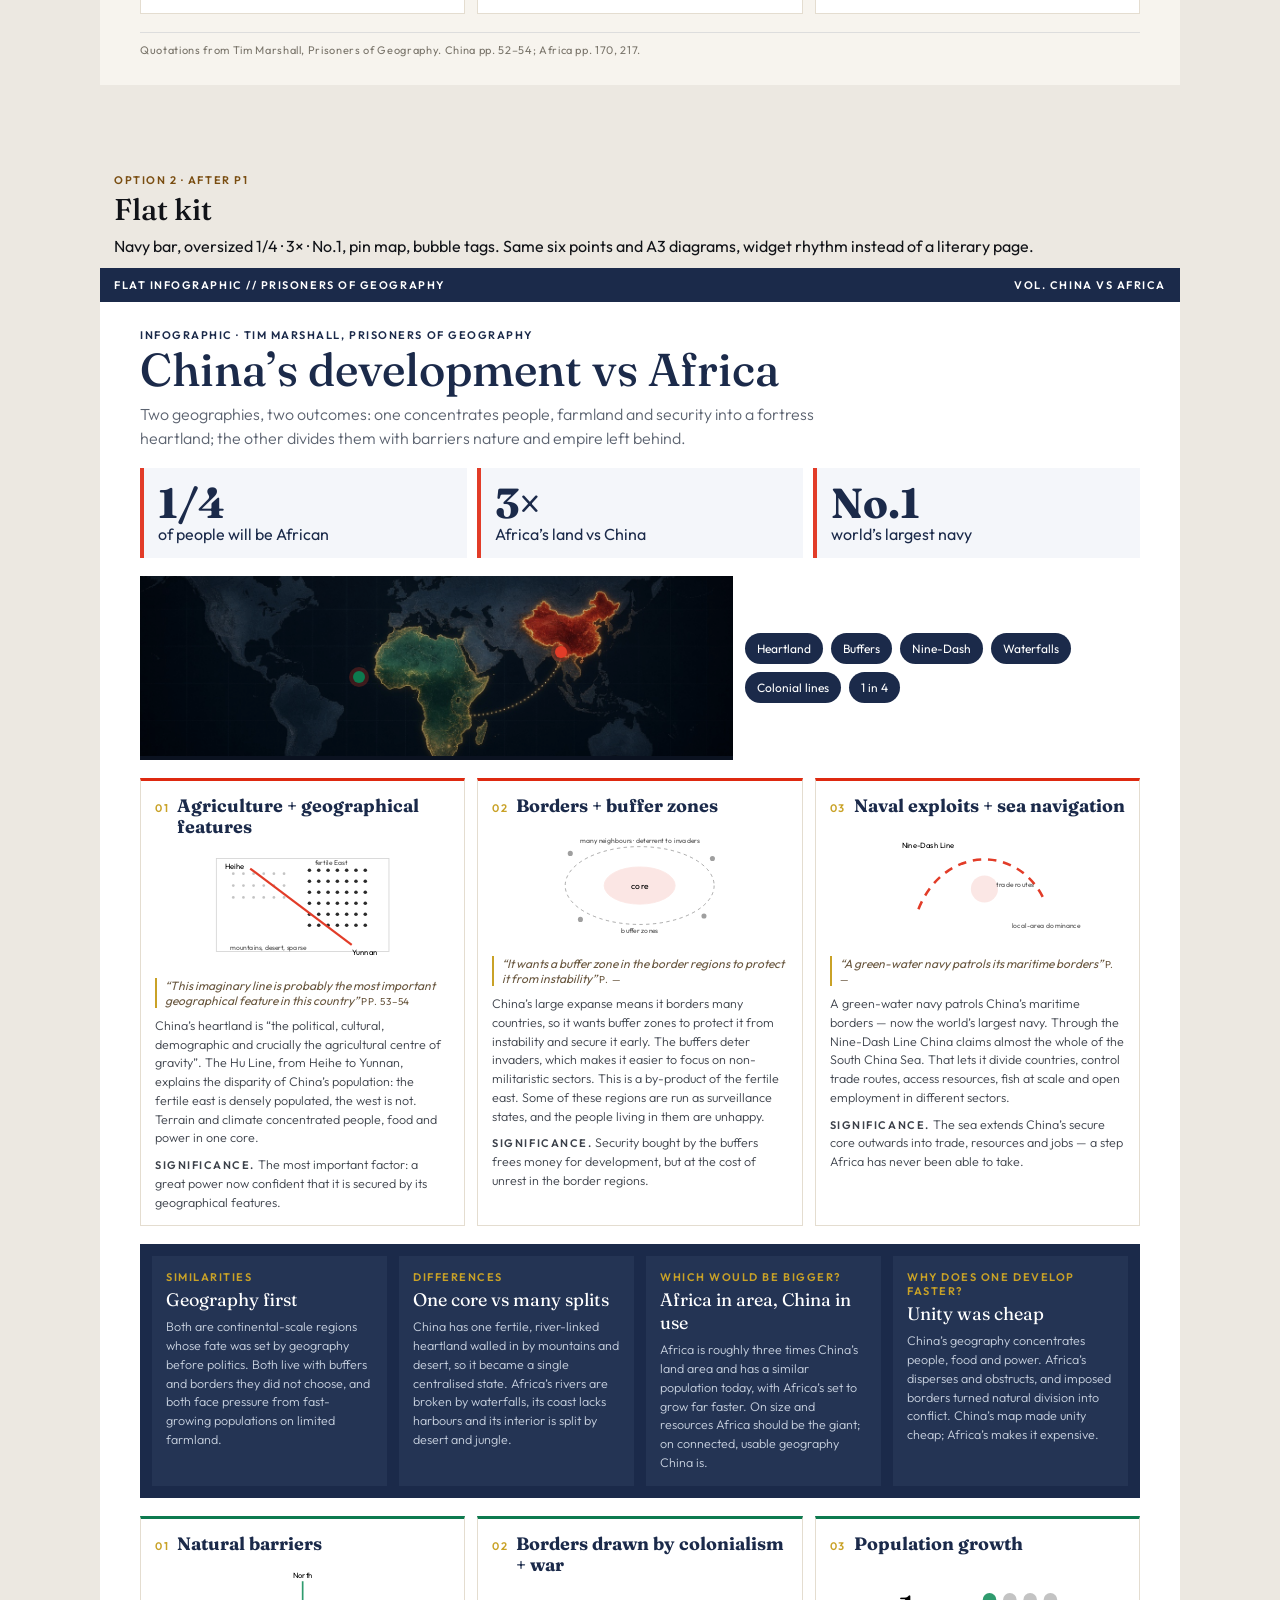
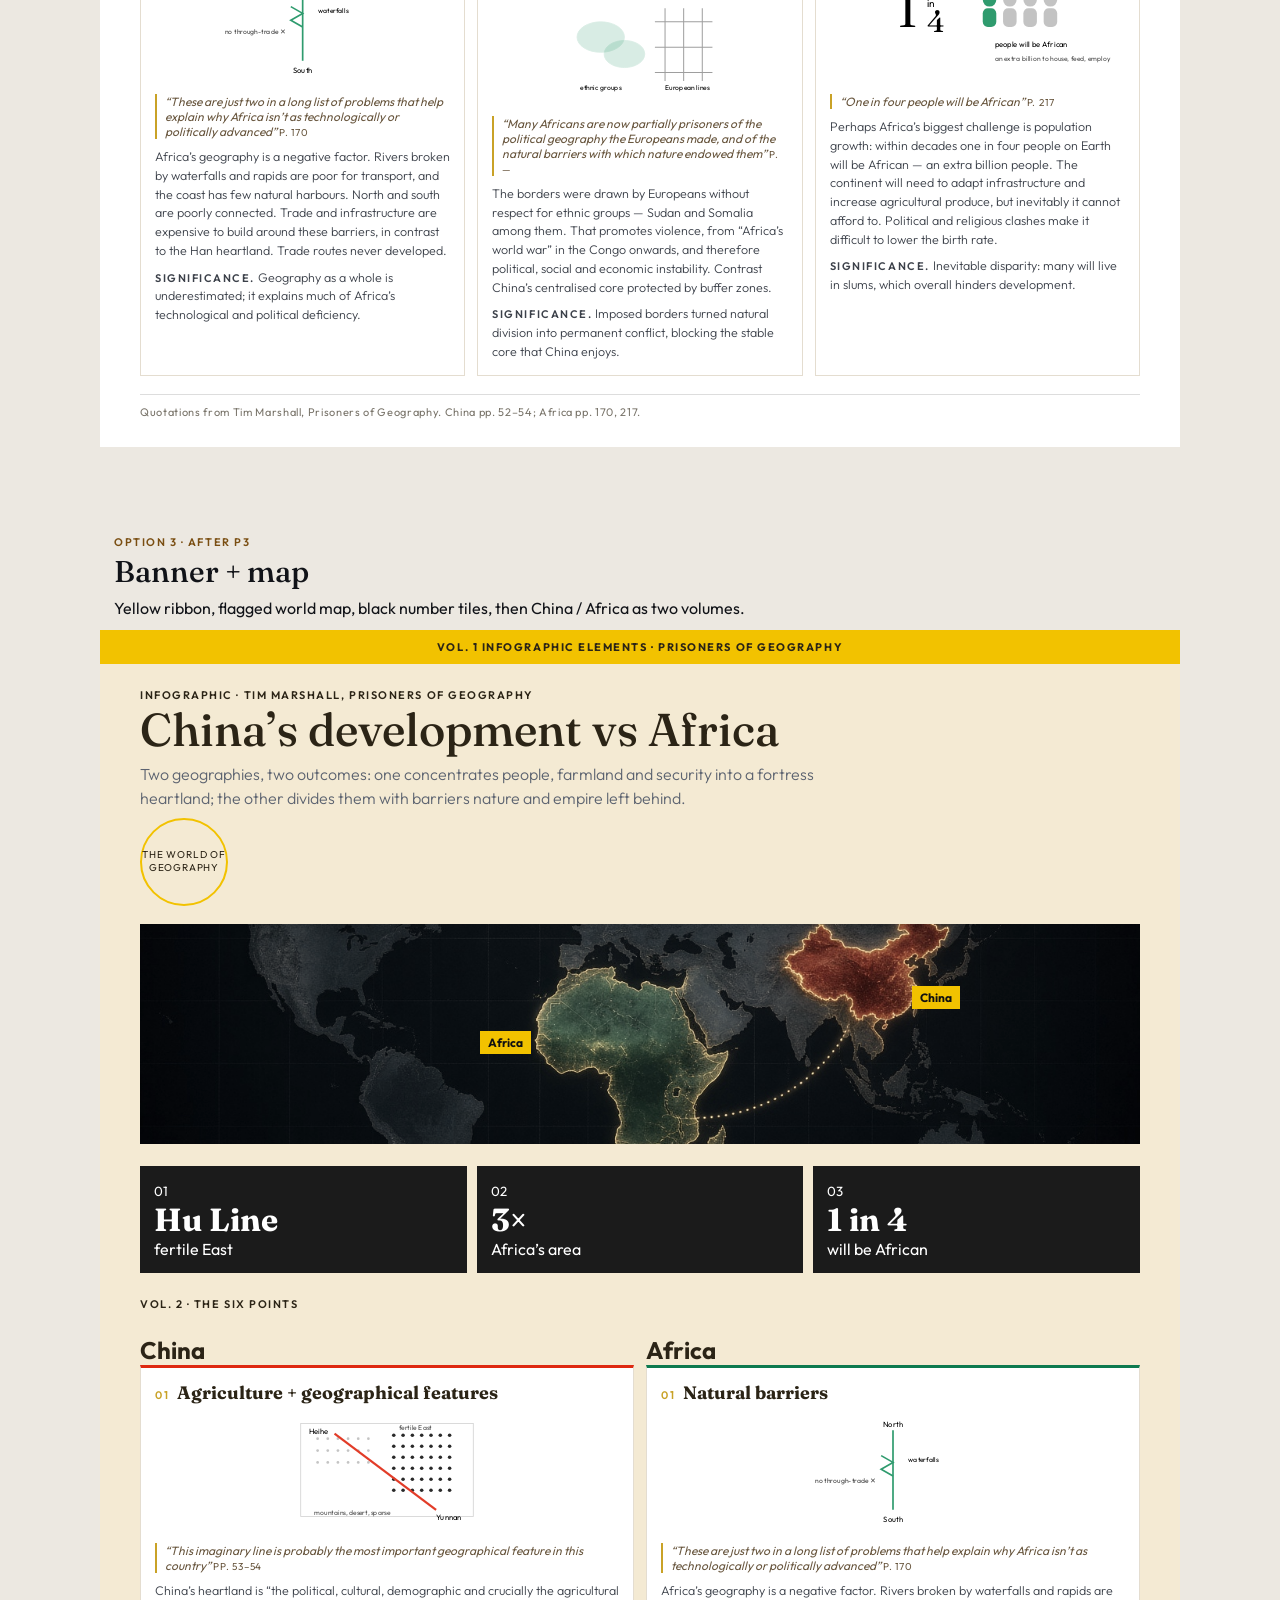
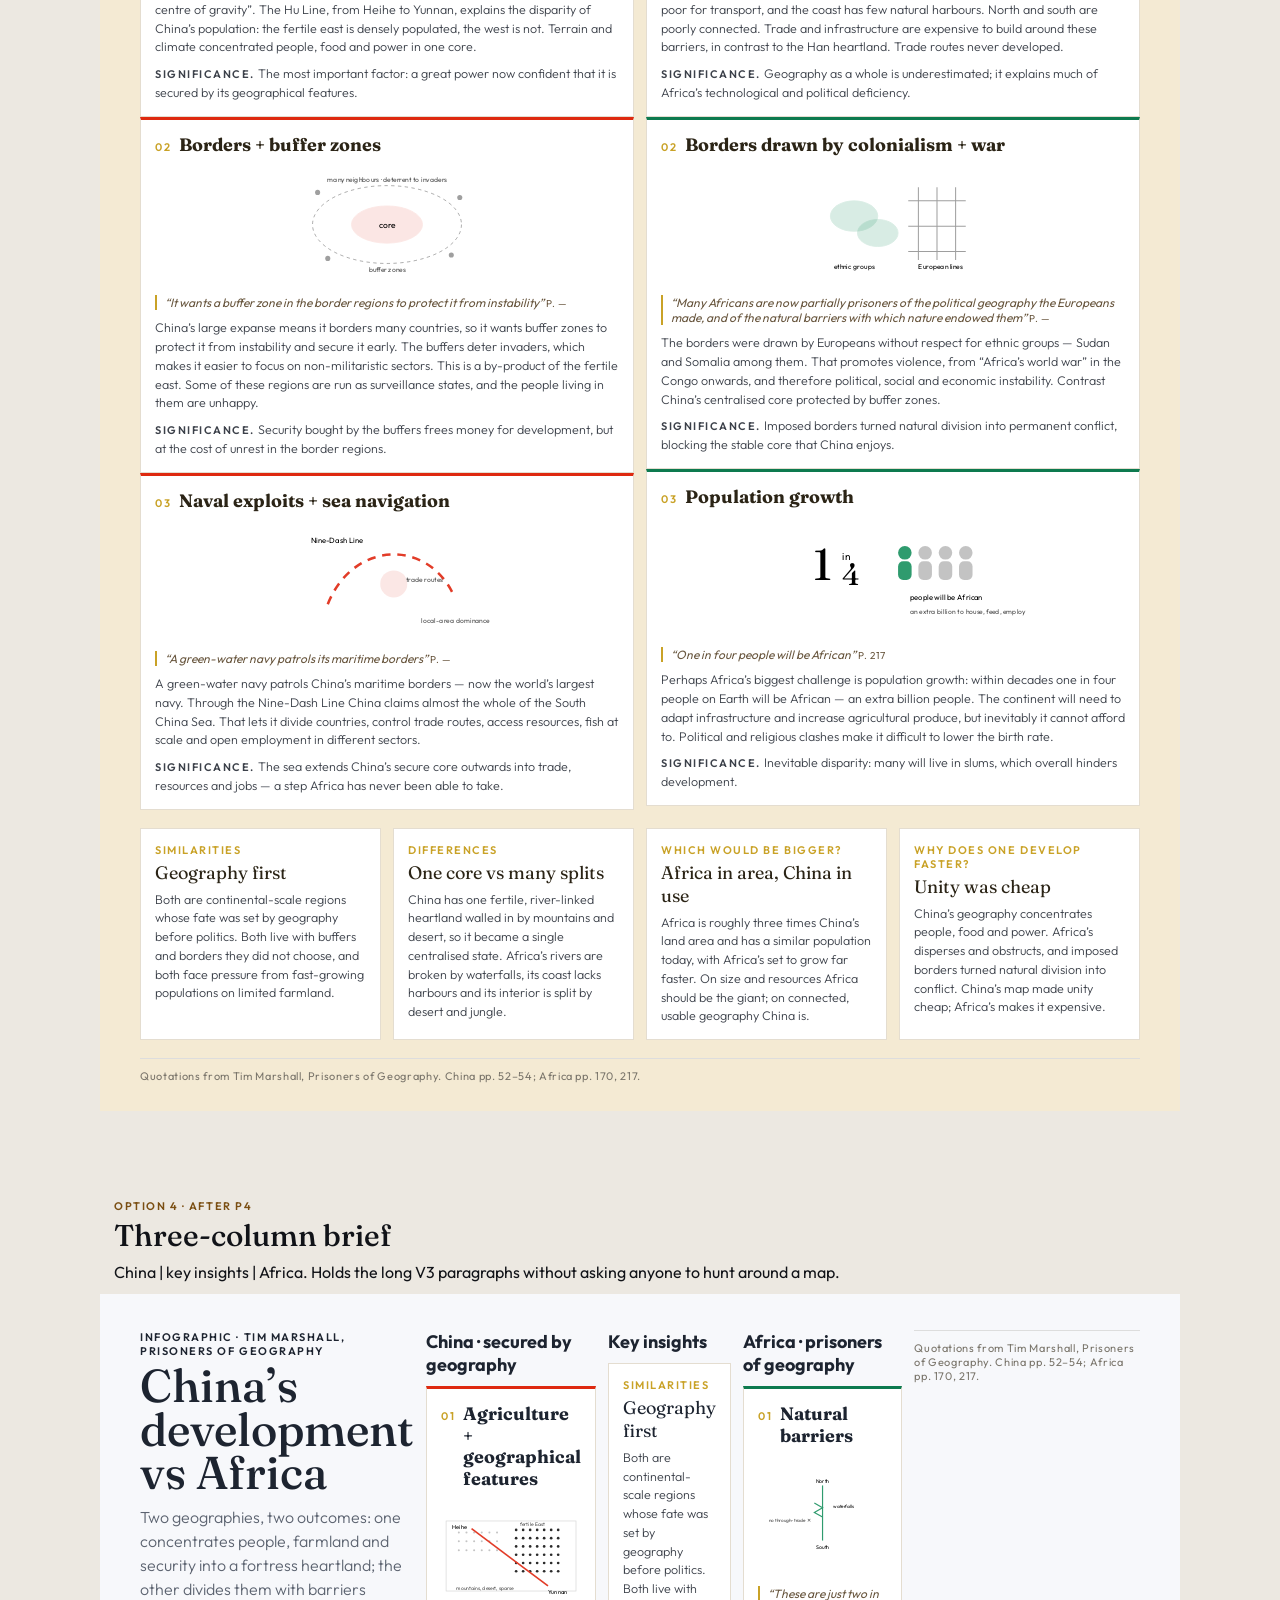
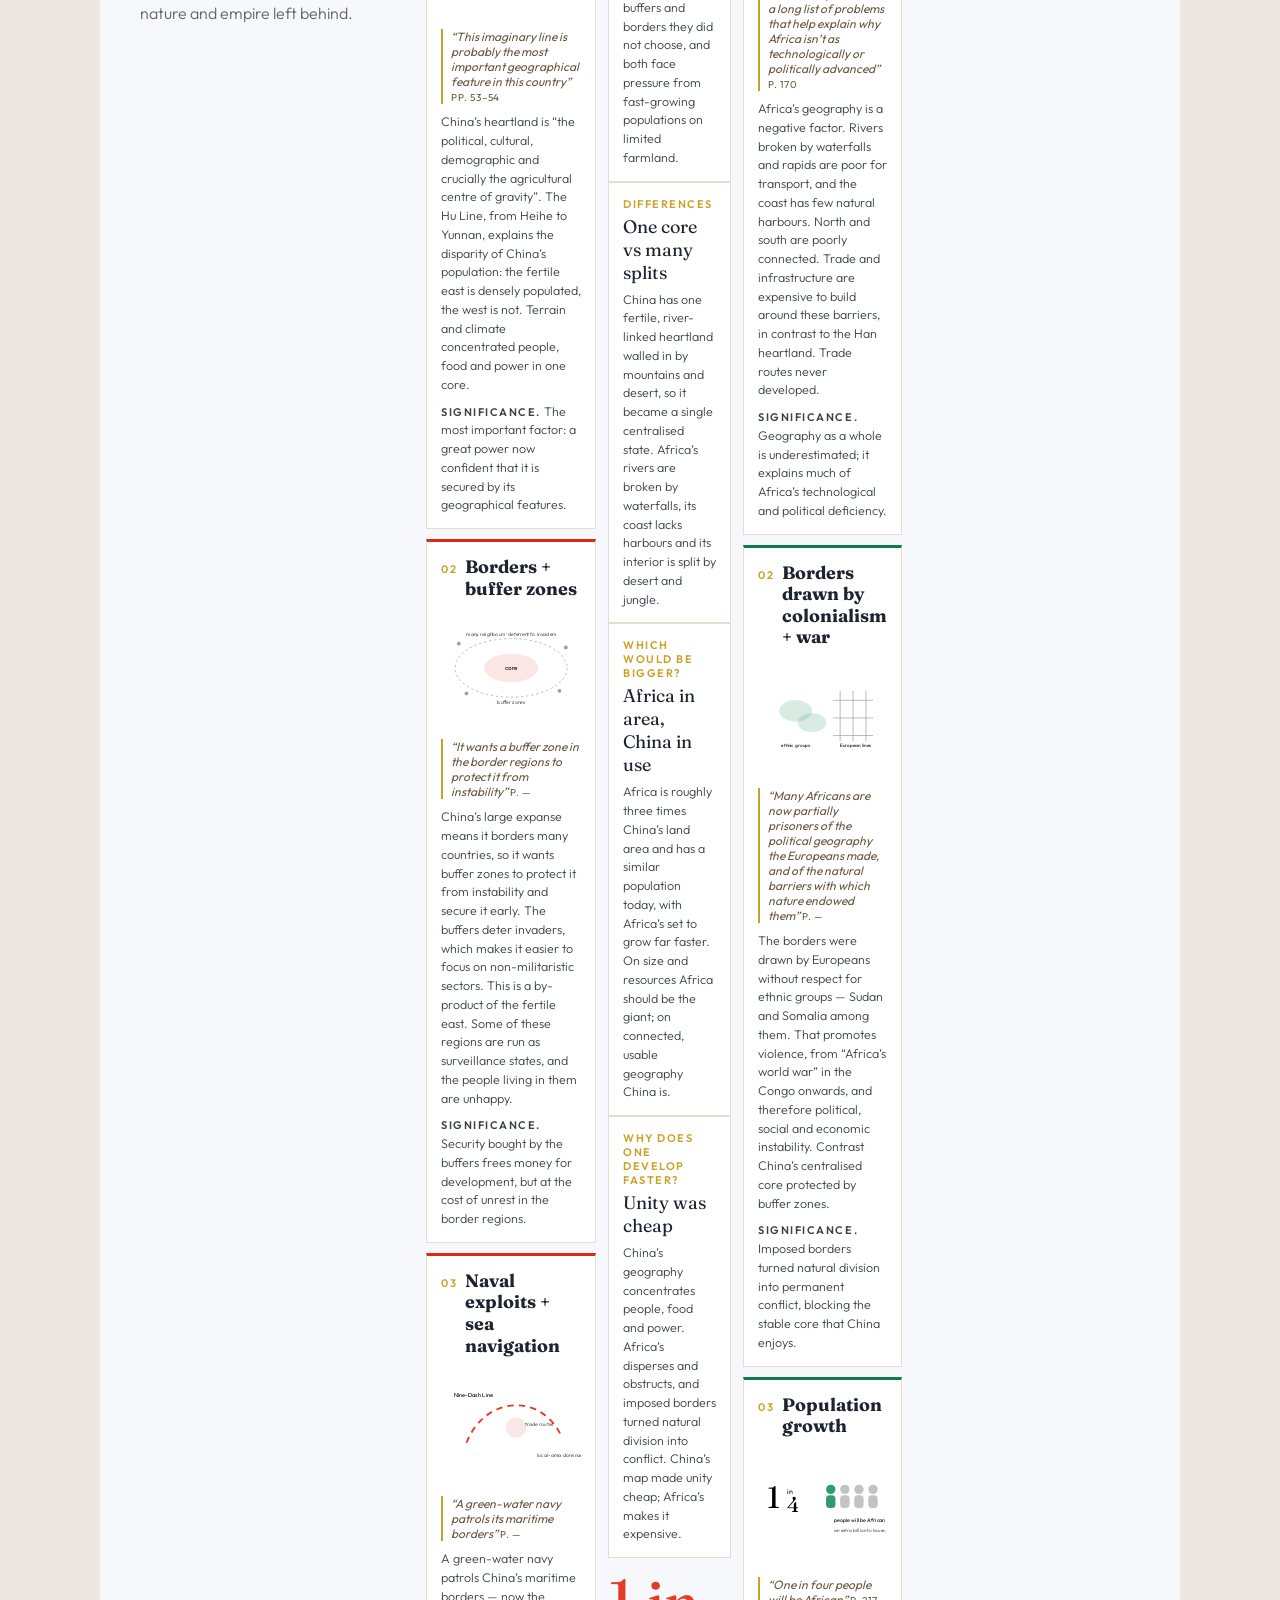
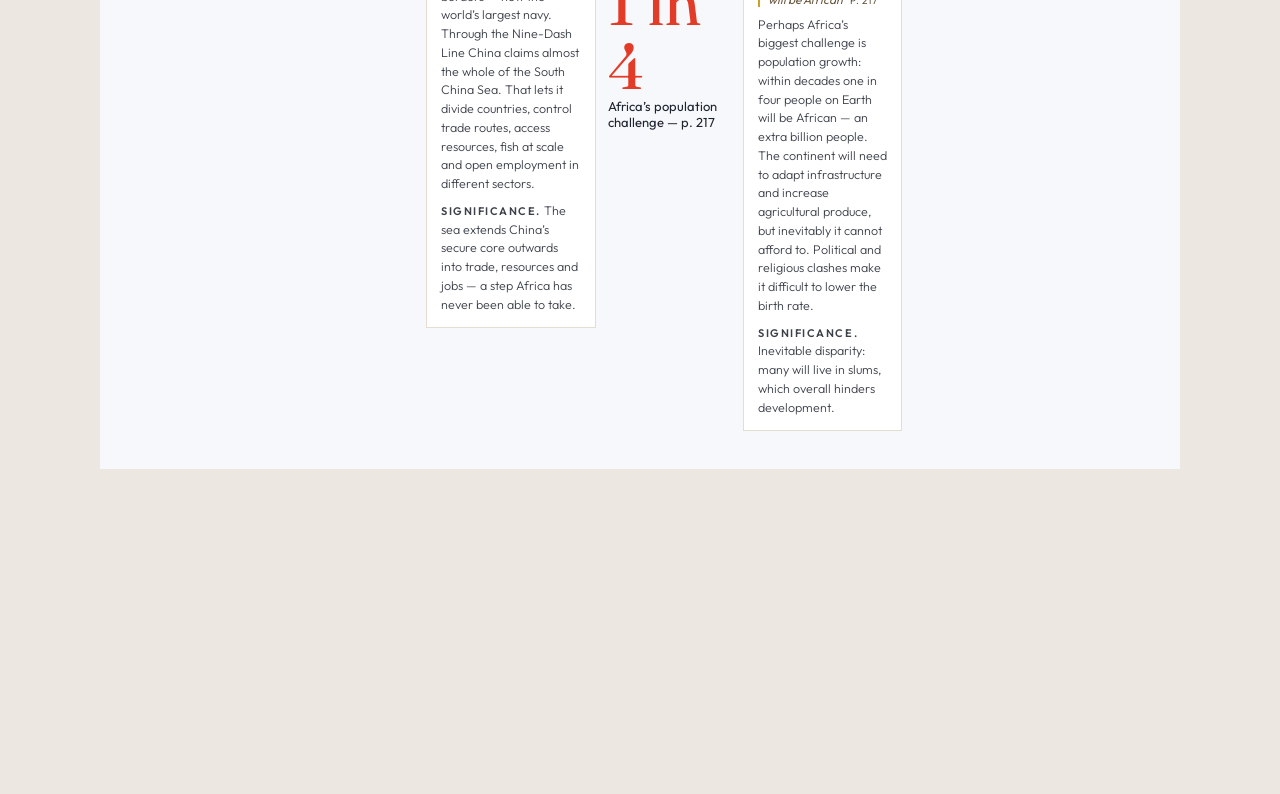
==== commit 472aec7f: "Build a four-option gallery from the V3 copy and A3 diagrams Replace the earlier mockups with a P1–P" ====
--- a/index.html
+++ b/index.html
@@ -3,114 +3,151 @@
   <head>
     <meta charset="UTF-8" />
     <meta name="viewport" content="width=device-width, initial-scale=1.0" />
-    <title>China & Africa — vertical mockups</title>
-    <link rel="icon" href="data:image/svg+xml,%3Csvg xmlns='http://www.w3.org/2000/svg' viewBox='0 0 32 32'%3E%3Crect width='32' height='32' fill='%2305080f'/%3E%3Ccircle cx='11' cy='18' r='5' fill='%232f9b6e'/%3E%3Ccircle cx='22' cy='13' r='4' fill='%23e23c28'/%3E%3C/svg%3E" />
+    <title>China vs Africa — infographic gallery</title>
+    <link rel="icon" href="data:image/svg+xml,%3Csvg xmlns='http://www.w3.org/2000/svg' viewBox='0 0 32 32'%3E%3Crect width='32' height='32' fill='%23111318'/%3E%3Ccircle cx='11' cy='18' r='5' fill='%230d7a4f'/%3E%3Ccircle cx='22' cy='13' r='4' fill='%23de2910'/%3E%3C/svg%3E" />
     <link rel="preconnect" href="https://fonts.googleapis.com" />
     <link rel="preconnect" href="https://fonts.gstatic.com" crossorigin />
-    <link
-      href="https://fonts.googleapis.com/css2?family=Fraunces:ital,opsz,wght@0,9..144,400;0,9..144,500;1,9..144,400&family=Outfit:wght@300;400;500;600&display=swap"
-      rel="stylesheet"
-    />
-    <link rel="stylesheet" href="css/options.css" />
+    <link href="https://fonts.googleapis.com/css2?family=Fraunces:opsz,wght@9..144,500;9..144,600&family=Outfit:wght@300;400;600&display=swap" rel="stylesheet" />
+    <link rel="stylesheet" href="css/gallery.css" />
   </head>
   <body class="board">
     <header class="board-head">
-      <p class="board-kicker">Reference first  ·  then three top-to-bottom options</p>
-      <h1>Prisoners of Geography — China &amp; Africa</h1>
+      <p class="board-kicker">P1–P4 analysed  ·  V3 copy  ·  A3 diagrams</p>
+      <h1>China vs Africa — gallery</h1>
       <p class="board-lede">
-        Your sketch runs <strong>China → comparison → Africa</strong>. The copy below is transcribed from the two notebook pages. Three mockups follow; Option A follows the wireframe.
+        Four poster options. All use the locked text from <em>China vs Africa — Prisoners of Geography V3</em>.
+        The diagrams (Hu Line, buffers, Nine-Dash, north–south break, 1 in 4) come from the A3 poster.
       </p>
       <nav class="board-nav">
-        <a href="#refs">References</a>
-        <a href="#notes">Transcription</a>
-        <a href="#option-a">Option A</a>
-        <a href="#option-b">Option B</a>
-        <a href="#option-c">Option C</a>
-        <a href="landscape.html">Old landscape</a>
+        <a href="#analysis">P1–P4 analysis</a>
+        <a href="#a3">A3 steal list</a>
+        <a href="#option-a3">Option 1</a>
+        <a href="#option-flat">Option 2</a>
+        <a href="#option-vintage">Option 3</a>
+        <a href="#option-dash">Option 4</a>
       </nav>
     </header>
 
-    <section class="panel" id="refs">
-      <h2>What the strongest diagram infographics do</h2>
+    <section class="panel" id="analysis">
+      <h2>What P1–P4 are actually doing</h2>
+      <p>These are kit posters, not stories. The job is to steal their <em>system</em>, not their dummy charts.</p>
       <div class="ref-grid">
-        <article>
-          <h3>National Geographic feature</h3>
-          <p>Map is the hero. Numbered callouts sit on the flanks, never over the landmass. Serif title, short sentences, one accent colour per region.</p>
+        <article class="ref-card">
+          <img src="assets/refs/p1-flat-kit.png" alt="P1 flat infographic kit" />
+          <h3>P1 — Flat kit, navy / coral / white</h3>
+          <ul>
+            <li>A dark header bar brands the sheet before the content starts.</li>
+            <li>One oversized numeral does the hook (their 305; ours can be 1/4, 3×, No.1 navy).</li>
+            <li>Pins on a grey world map locate the subject without a full cartographic essay.</li>
+            <li>Modules repeat the same three colours and the same stroke weight: donut, bars, pictograms, bubbles, laptop.</li>
+            <li>It reads top to bottom as a stack of widgets, with lots of air between them.</li>
+          </ul>
         </article>
-        <article>
-          <h3>Visual Capitalist poster</h3>
-          <p>Strict top-to-bottom reading: kicker → title → chapter → key strip → chapter. Each block is a full row. Comparisons are a horizontal band, not a side column.</p>
+        <article class="ref-card">
+          <img src="assets/refs/p2-concept.png" alt="P2 conceptual infographic" />
+          <h3>P2 — One metaphor, teal on teal</h3>
+          <ul>
+            <li>The giant eye is the thesis. Everything else is a caption to that picture.</li>
+            <li>Two-tone only. No third accent. Hierarchy comes from scale.</li>
+            <li>Pictogram people (4 of 5) make a ratio instantly, which maps to our 1 in 4.</li>
+            <li>A path or connector at the bottom turns a poster into a sequence.</li>
+            <li>Icons argue (hat, stopwatch, eye) instead of repeating the same card six times.</li>
+          </ul>
         </article>
-        <article>
-          <h3>Economist Graphic Detail</h3>
-          <p>A centre spine carries the argument. Left and right are paired. Difference is the story, not decoration.</p>
+        <article class="ref-card">
+          <img src="assets/refs/p3-vintage-map.png" alt="P3 vintage map infographic" />
+          <h3>P3 — Banner, map, black number tiles</h3>
+          <ul>
+            <li>A yellow ribbon title is the only loud object besides the map.</li>
+            <li>The world map is the largest thing on the page; countries that matter are hatched and flagged.</li>
+            <li>Three black tiles (23 / 64 / 14) give a second rhythm after the map.</li>
+            <li>A people row is a pictogram legend, not decoration.</li>
+            <li>Two volumes — map first, then stats — is a clean chapter split for China then Africa.</li>
+          </ul>
         </article>
-        <article>
-          <h3>Your wireframe</h3>
-          <p>China cluster on top (1 | map | 2, then 3 wide). Comparison larger, in the middle. Africa underneath (1 | map | 3, then 2 along the bottom curve).</p>
+        <article class="ref-card">
+          <img src="assets/refs/p4-dashboard.png" alt="P4 dashboard triptych" />
+          <h3>P4 — Card dashboard, three columns</h3>
+          <ul>
+            <li>Every insight is a self-contained white card with one chart and one claim.</li>
+            <li>A numbered “key insights” column is the comparison, not a leftover sidebar.</li>
+            <li>Orange / navy / cream, no texture, no serif display — it feels like a brief.</li>
+            <li>Paired charts (actual vs target, stacked bars) are how it shows difference.</li>
+            <li>This is the right system if the poster must hold the full V3 paragraphs.</li>
+          </ul>
         </article>
       </div>
     </section>
 
-    <section class="panel" id="notes">
-      <h2>Transcribed notes</h2>
-      <p class="fine">Handwriting was fast. This is a best-effort reading, checked against Marshall. Full file: <a href="notes/transcription.md">notes/transcription.md</a>.</p>
-      <div class="note-cols">
-        <div>
-          <h3>China</h3>
-          <ol>
-            <li><strong>Heartland &amp; Hu Line.</strong> Agricultural centre of gravity; the line explains population disparity and how China developed.</li>
-            <li><strong>Borders &amp; buffers.</strong> Buffer zones protect the core. Mongolia, Tibet, Xinjiang around the fertile east.</li>
-            <li><strong>Navy &amp; sea neighbourhood.</strong> “A green-water navy patrols its maritime borders.” Trade routes, resources, influence.</li>
-          </ol>
-        </div>
-        <div>
-          <h3>Africa</h3>
-          <ol>
-            <li><strong>Natural barriers.</strong> Poor harbours, waterfalls, north–south split. Contrast the Rhine. Trade routes ✕.</li>
-            <li><strong>Colonial borders.</strong> “Prisoners of the political geography the Europeans made.” Sudan, Somalia. Contrast China’s unified core.</li>
-            <li><strong>Population growth.</strong> “Perhaps Africa’s biggest challenge.” One in four people will be African (p.217).</li>
-          </ol>
-        </div>
-        <div>
-          <h3>Comparison</h3>
-          <ol>
-            <li>Heartland vs barriers</li>
-            <li>Chosen buffers vs imposed borders</li>
-            <li>Navy vs no harbour</li>
-          </ol>
-        </div>
+    <section class="panel" id="a3">
+      <h2>What we take from the A3 poster</h2>
+      <p>The A3 is the only reference that already speaks this brief. We keep its diagram language and drop it into four different visual systems.</p>
+      <div class="steal">
+        <article>
+          <h3>China diagrams</h3>
+          <ul>
+            <li>Hu Line: Heihe → Yunnan, sparse west / dense east</li>
+            <li>Concentric core + buffer ring + neighbour dots</li>
+            <li>Nine-Dash dashed arc and trade-route label</li>
+          </ul>
+        </article>
+        <article>
+          <h3>Africa diagrams</h3>
+          <ul>
+            <li>North–south axis broken by waterfalls</li>
+            <li>Organic ethnic blobs vs a European grid</li>
+            <li>Monument “1 in 4” with four person marks</li>
+          </ul>
+        </article>
+        <article>
+          <h3>Structure</h3>
+          <ul>
+            <li>Red / green legend dots or flags</li>
+            <li>Quote + page as a caption, then the paragraph</li>
+            <li>A full-width comparison band, larger than the point cards</li>
+          </ul>
+        </article>
       </div>
     </section>
 
-    <section class="option" id="option-a">
+    <section class="option" id="option-a3">
       <div class="option-meta">
-        <p>Option A</p>
-        <h2>Wireframe flow</h2>
-        <p>Closest to your sketch. China on top, a larger comparison band, Africa below. Point 3 of China and Point 2 of Africa are the wide rows.</p>
+        <p class="board-kicker">Option 1</p>
+        <h2>A3 diagram edition</h2>
+        <p>Closest to the attached poster: white-cream sheet, three China cards with diagrams, a dark comparison band, three Africa cards. V3 wording in full.</p>
       </div>
-      <div class="frame-wrap" data-poster="a"><article class="poster poster-a" id="poster-a"></article></div>
+      <div class="frame-wrap"><article class="poster a3" id="poster-a3"></article></div>
     </section>
 
-    <section class="option" id="option-b">
+    <section class="option" id="option-flat">
       <div class="option-meta">
-        <p>Option B</p>
-        <h2>Chapter stack</h2>
-        <p>Visual Capitalist reading order. One continent chapter, then the comparison strip, then the other. Maps stay clear of the type.</p>
+        <p class="board-kicker">Option 2  ·  after P1</p>
+        <h2>Flat kit</h2>
+        <p>Navy bar, oversized 1/4 · 3× · No.1, pin map, bubble tags. Same six points and A3 diagrams, widget rhythm instead of a literary page.</p>
       </div>
-      <div class="frame-wrap" data-poster="b"><article class="poster poster-b" id="poster-b"></article></div>
+      <div class="frame-wrap"><article class="poster flat" id="poster-flat"></article></div>
     </section>
 
-    <section class="option" id="option-c">
+    <section class="option" id="option-vintage">
       <div class="option-meta">
-        <p>Option C</p>
-        <h2>Argument spine</h2>
-        <p>Economist-style centre line. China points descend, the three comparisons sit on the spine, Africa continues the same downward flow.</p>
+        <p class="board-kicker">Option 3  ·  after P3</p>
+        <h2>Banner + map</h2>
+        <p>Yellow ribbon, flagged world map, black number tiles, then China / Africa as two volumes.</p>
       </div>
-      <div class="frame-wrap" data-poster="c"><article class="poster poster-c" id="poster-c"></article></div>
+      <div class="frame-wrap"><article class="poster vintage" id="poster-vintage"></article></div>
+    </section>
+
+    <section class="option" id="option-dash">
+      <div class="option-meta">
+        <p class="board-kicker">Option 4  ·  after P4</p>
+        <h2>Three-column brief</h2>
+        <p>China | key insights | Africa. Holds the long V3 paragraphs without asking anyone to hunt around a map.</p>
+      </div>
+      <div class="frame-wrap"><article class="poster dash" id="poster-dash"></article></div>
     </section>
 
     <script src="js/content.js"></script>
-    <script src="js/options.js"></script>
+    <script src="js/diagrams.js"></script>
+    <script src="js/gallery.js"></script>
   </body>
 </html>
--- a/css/gallery.css
+++ b/css/gallery.css
@@ -0,0 +1,210 @@
+:root {
+  --ink: #111318;
+  --paper: #f6f3ec;
+  --muted: #5c6370;
+  --gold: #c9a227;
+  --china: #de2910;
+  --africa: #0d7a4f;
+  --navy: #1b2a4a;
+}
+
+* { box-sizing: border-box; margin: 0; padding: 0; }
+html { scroll-behavior: smooth; }
+body.board {
+  background: #ece8e1;
+  color: var(--ink);
+  font-family: "Outfit", "Segoe UI", sans-serif;
+}
+a { color: #7a4e12; }
+
+.board-head, .panel, .option-meta {
+  max-width: 1100px;
+  margin: 0 auto;
+  padding: 40px 24px 12px;
+}
+.board-head h1, .panel h2, .option-meta h2, .mast h1, .verdict h2, .chapter {
+  font-family: "Fraunces", Georgia, serif;
+  font-weight: 500;
+}
+.board-kicker, .kicker, .num, .compare-kicker, .flat-bar, .ribbon, .vol, .sig strong {
+  letter-spacing: 0.14em;
+  text-transform: uppercase;
+  font-size: 11px;
+  font-weight: 600;
+}
+.board-kicker { color: #7a4e12; }
+.board-head h1 { font-size: 44px; margin: 8px 0 12px; }
+.board-lede, .panel p, .card p, .lede, .compare p { color: var(--muted); font-weight: 300; line-height: 1.5; }
+.board-nav { display: flex; flex-wrap: wrap; gap: 14px 20px; margin-top: 20px; }
+
+.ref-grid, .steal {
+  display: grid;
+  grid-template-columns: repeat(2, 1fr);
+  gap: 16px;
+  margin-top: 16px;
+}
+.ref-card, .steal article, .note-box {
+  background: #fff;
+  border: 1px solid #ddd6c8;
+  padding: 14px;
+}
+.ref-card img { width: 100%; height: 180px; object-fit: cover; object-position: top; margin-bottom: 10px; background: #ddd; }
+.ref-card h3, .steal h3, .panel h3 { font-size: 16px; margin-bottom: 6px; }
+.ref-card ul, .steal ul { padding-left: 18px; color: #444; font-size: 14px; line-height: 1.45; }
+.steal { grid-template-columns: repeat(3, 1fr); }
+
+.option { padding-bottom: 48px; }
+.option-meta h2 { font-size: 30px; margin: 4px 0 8px; }
+
+.frame-wrap {
+  width: min(1080px, calc(100% - 32px));
+  margin: 0 auto;
+}
+.poster {
+  width: 1080px;
+  transform-origin: top left;
+  padding: 36px 40px 28px;
+  display: flex;
+  flex-direction: column;
+  gap: 18px;
+  position: relative;
+  overflow: hidden;
+}
+.poster.a3 { background: #f7f4ee; color: #161616; }
+.poster.flat { background: #fff; color: var(--navy); }
+.poster.vintage { background: #f4ead3; color: #2b2416; }
+.poster.dash { background: #f7f8fb; color: #1d2430; }
+
+.mast { text-align: left; }
+.mast h1 { font-size: 46px; line-height: 0.95; margin: 6px 0 10px; }
+.lede { max-width: 740px; }
+.legend { margin-top: 10px; display: flex; align-items: center; gap: 8px; font-size: 13px; }
+.flag { width: 28px; height: 18px; display: inline-block; vertical-align: middle; }
+
+.chapter { font-size: 20px; line-height: 1.35; }
+.chapter.china { color: var(--china); }
+.chapter.africa { color: var(--africa); }
+.chapter em { color: #333; font-size: 15px; }
+
+.trio, .quad, .strip, .dash, .duo {
+  display: grid;
+  gap: 12px;
+}
+.trio { grid-template-columns: 1fr 1fr 1fr; }
+.quad, .strip { grid-template-columns: repeat(4, 1fr); }
+.duo { grid-template-columns: 1fr 1fr; align-items: start; }
+.dash { grid-template-columns: 1fr 0.9fr 1fr; }
+
+.card, .compare {
+  background: #fff;
+  border: 1px solid #e4ddd0;
+  padding: 14px;
+}
+.card-top { display: flex; gap: 8px; align-items: baseline; margin-bottom: 8px; }
+.num { color: var(--gold); }
+.card.china { border-top: 3px solid var(--china); }
+.card.africa { border-top: 3px solid var(--africa); }
+.card h3 { font-family: "Fraunces", serif; font-size: 18px; line-height: 1.2; }
+.card p, .compare p { font-size: 12.5px; color: #3c414a; }
+blockquote {
+  font-size: 12px;
+  color: #6a5840;
+  border-left: 2px solid var(--gold);
+  padding-left: 8px;
+  margin: 8px 0;
+  font-style: italic;
+}
+cite { font-style: normal; letter-spacing: 0.08em; text-transform: uppercase; font-size: 10px; }
+.sig { margin-top: 8px; }
+.diag { width: 100%; height: 110px; color: #2a2a2a; margin: 4px 0 6px; }
+
+.compare-kicker { color: var(--gold); margin-bottom: 4px; }
+.compare-value { font-family: "Fraunces", serif; font-size: 18px; margin-bottom: 6px; }
+
+.verdict {
+  background: #161616;
+  color: #f4ece0;
+  padding: 18px 16px;
+}
+.verdict h2 { color: #fff; font-size: 26px; margin-bottom: 12px; }
+.verdict .compare { background: #1f1f1f; border-color: #333; }
+.verdict .compare p { color: #c8c2b6; }
+.verdict .compare-value { color: #f0d78c; }
+
+.flat-bar {
+  display: flex;
+  justify-content: space-between;
+  background: var(--navy);
+  color: #fff;
+  padding: 10px 14px;
+  margin: -36px -40px 8px;
+}
+.hero-nums { display: grid; grid-template-columns: 1fr 1fr 1fr; gap: 10px; }
+.hero-nums div { background: #f4f6fa; padding: 14px; border-left: 4px solid #e23c28; }
+.hero-nums b { display: block; font-size: 42px; font-family: "Fraunces", serif; line-height: 1; }
+.pin-row { display: grid; grid-template-columns: 1.2fr 0.8fr; gap: 12px; }
+.pin-map { position: relative; min-height: 180px; overflow: hidden; background: #0b1220; }
+.pin-map img { width: 100%; height: 180px; object-fit: cover; opacity: .85; }
+.pin { position: absolute; width: 12px; height: 12px; border-radius: 50%; background: #e23c28; box-shadow: 0 0 0 4px rgba(226,60,40,.25); }
+.pin.a { left: 36%; top: 52%; background: #0d7a4f; }
+.pin.c { left: 70%; top: 38%; }
+.bubbles { display: flex; flex-wrap: wrap; gap: 8px; align-content: center; }
+.bubbles span {
+  padding: 8px 12px;
+  border-radius: 999px;
+  background: #1b2a4a;
+  color: #fff;
+  font-size: 12px;
+}
+.poster.flat .strip { background: #1b2a4a; padding: 12px; }
+.poster.flat .strip .compare { background: #243454; border: 0; color: #fff; }
+.poster.flat .strip .compare p { color: #c9d2e0; }
+
+.ribbon {
+  background: #f2c200;
+  text-align: center;
+  padding: 10px;
+  margin: -36px -40px 6px;
+  font-weight: 700;
+}
+.badge {
+  display: inline-block;
+  border: 2px solid #f2c200;
+  border-radius: 50%;
+  width: 88px;
+  height: 88px;
+  text-align: center;
+  padding-top: 28px;
+  font-size: 10px;
+  letter-spacing: 0.08em;
+  text-transform: uppercase;
+  margin-top: 8px;
+}
+.vintage-map { position: relative; }
+.vintage-map img { width: 100%; height: 220px; object-fit: cover; filter: grayscale(.3) sepia(.25); }
+.flagpole {
+  position: absolute;
+  background: #f2c200;
+  color: #111;
+  font-size: 12px;
+  font-weight: 700;
+  padding: 4px 8px;
+}
+.flagpole.china { right: 18%; top: 28%; }
+.flagpole.africa { left: 34%; top: 48%; }
+.tiles { display: grid; grid-template-columns: 1fr 1fr 1fr; gap: 10px; }
+.tiles div { background: #1b1b1b; color: #fff; padding: 14px; }
+.tiles b { display: block; font-size: 32px; font-family: "Fraunces", serif; }
+.vol { margin: 6px 0; }
+.poster.vintage .strip.cream { background: transparent; }
+
+.dash h2 { font-size: 18px; margin-bottom: 10px; }
+.dash .card { margin-bottom: 10px; }
+.insight-num { font-family: "Fraunces", serif; font-size: 64px; line-height: 1; color: #e23c28; margin-top: 12px; }
+.insight-note { font-size: 13px; }
+
+.foot { font-size: 11px; letter-spacing: 0.06em; color: #7a756b; border-top: 1px solid #ddd; padding-top: 10px; }
+
+@media (max-width: 800px) {
+  .ref-grid, .steal { grid-template-columns: 1fr; }
+}
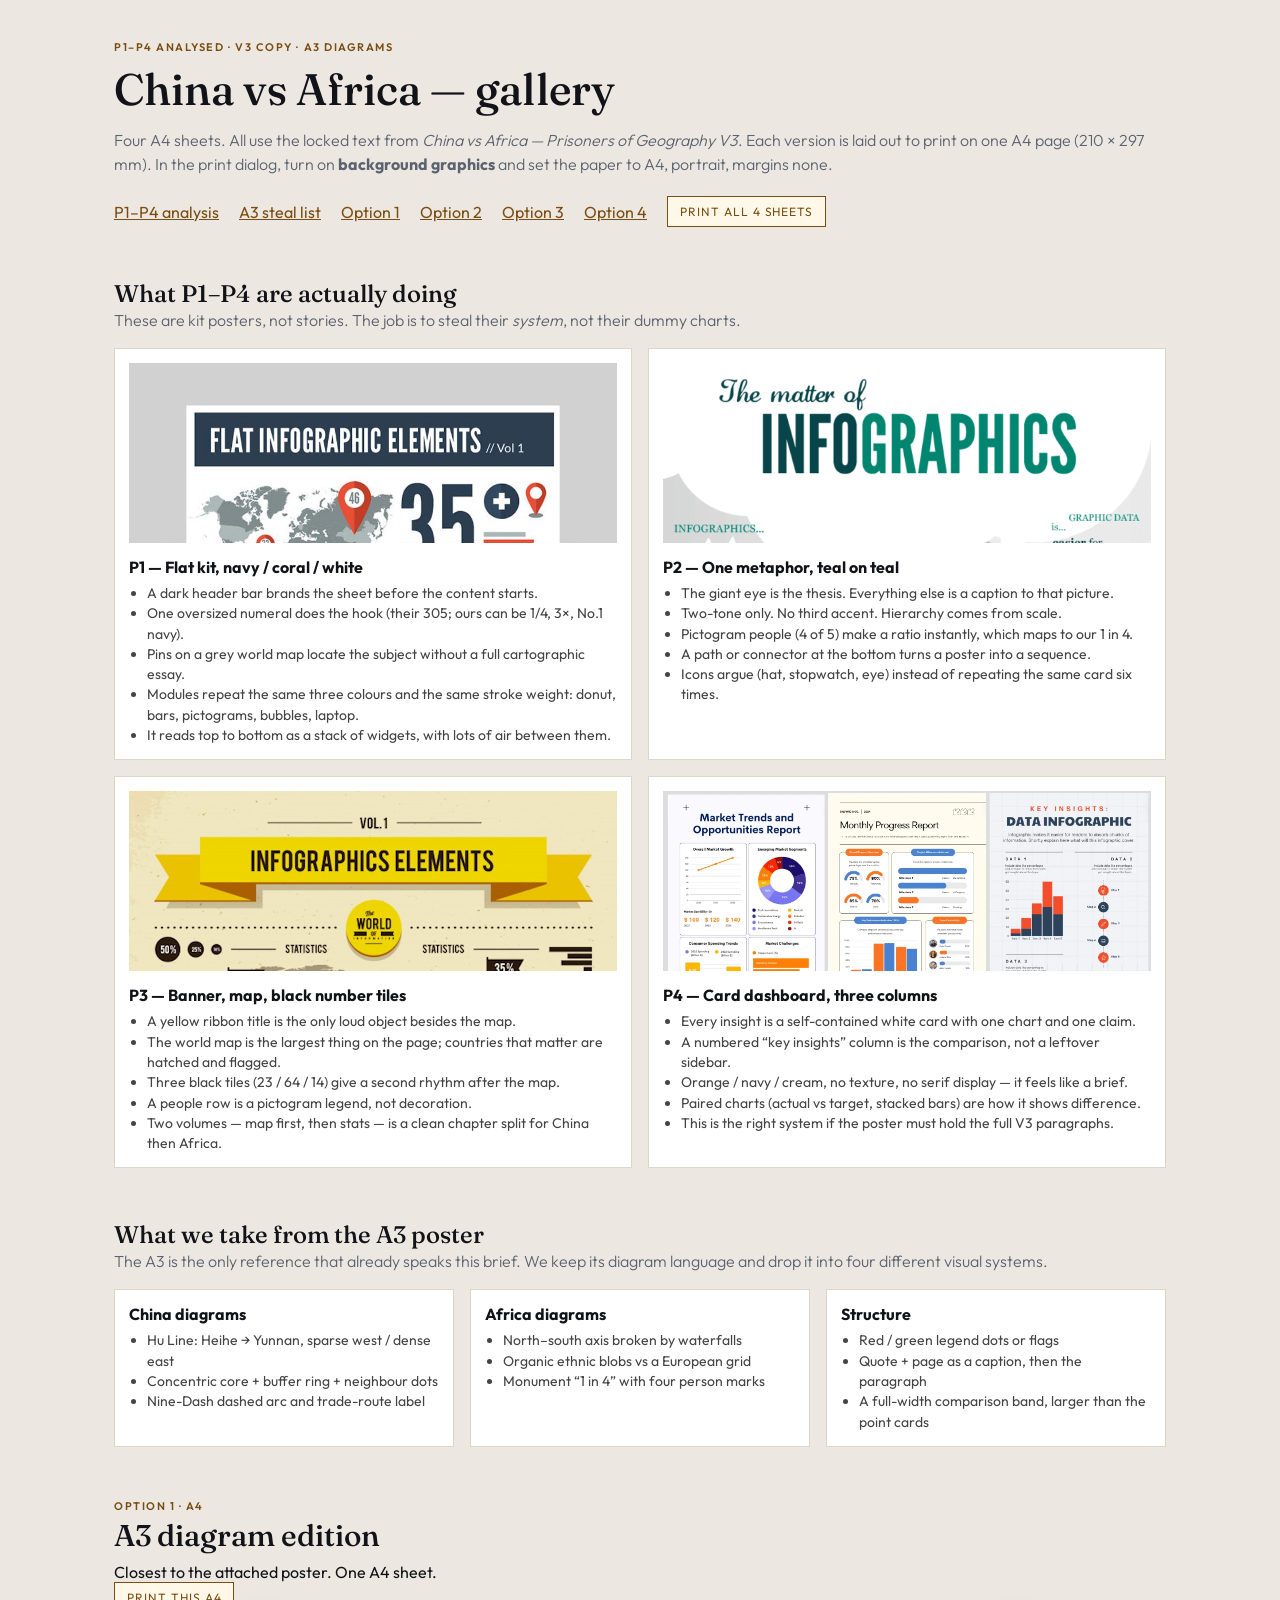
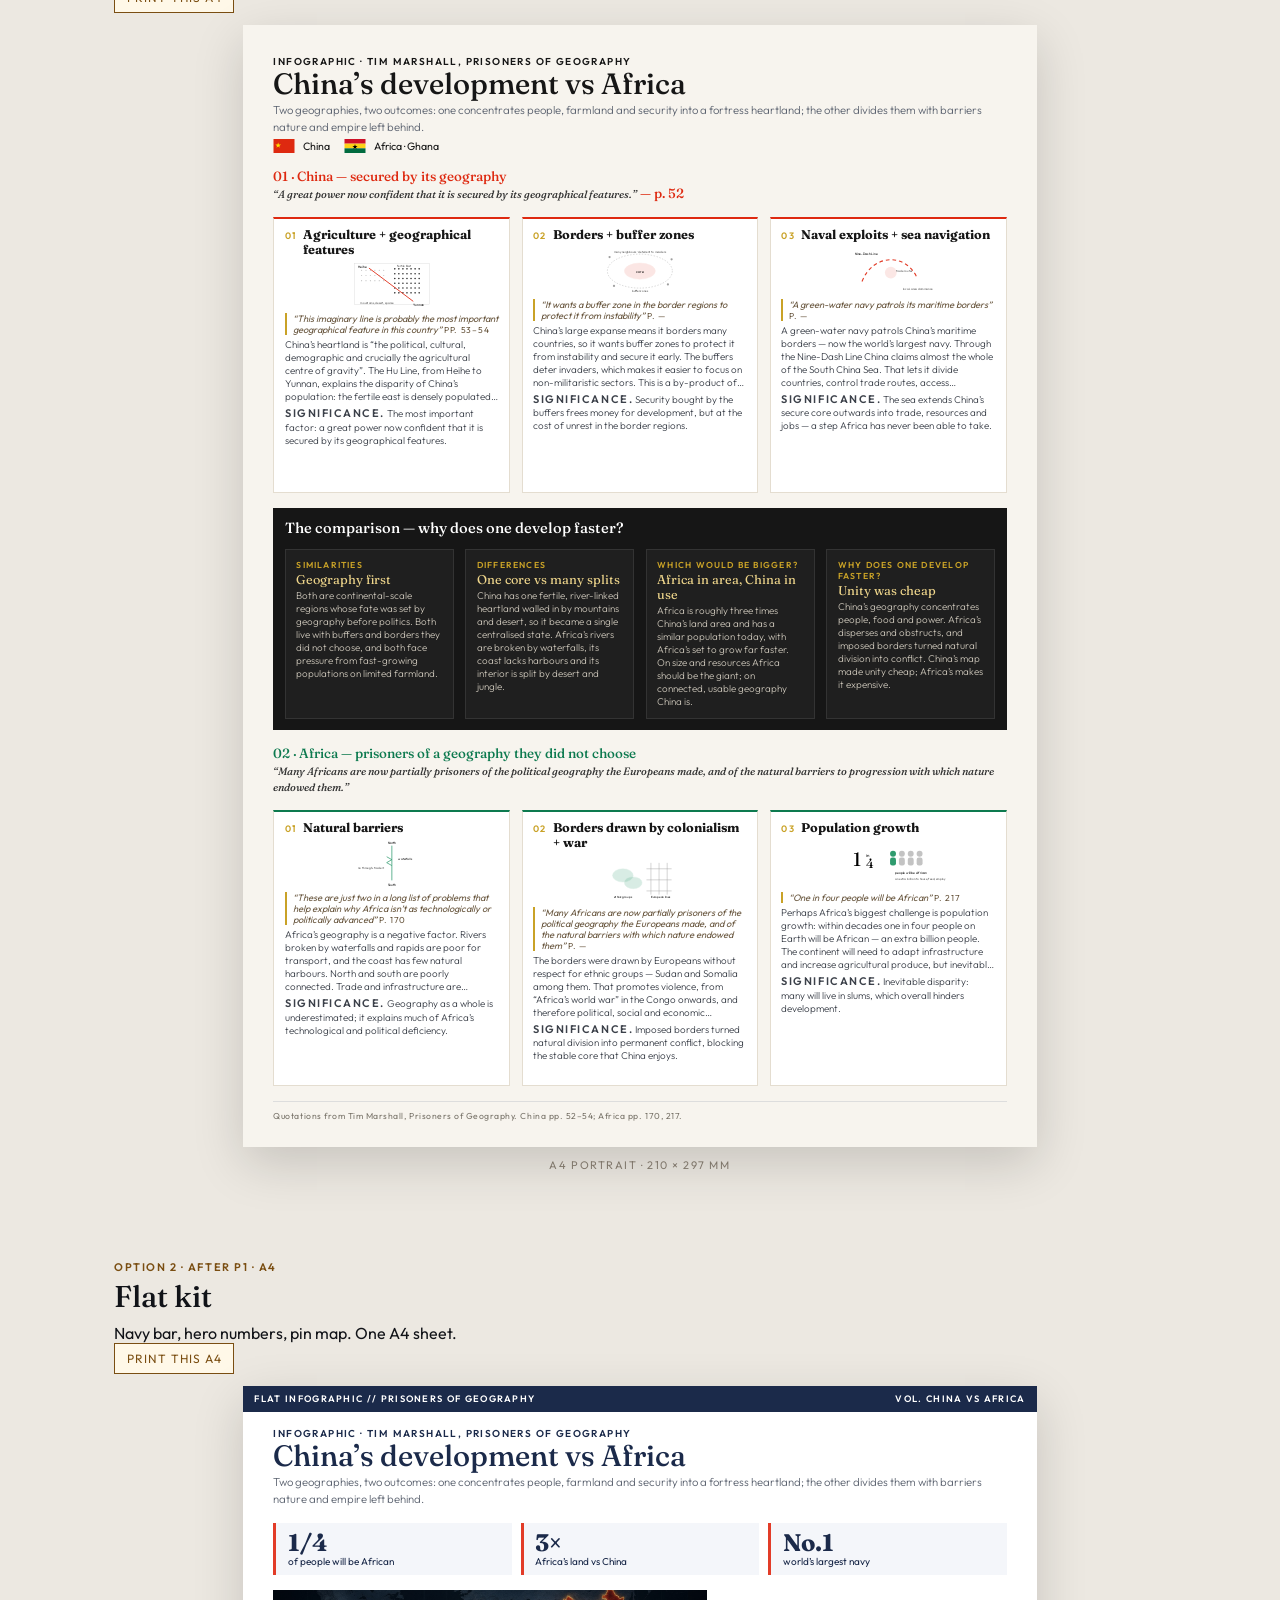
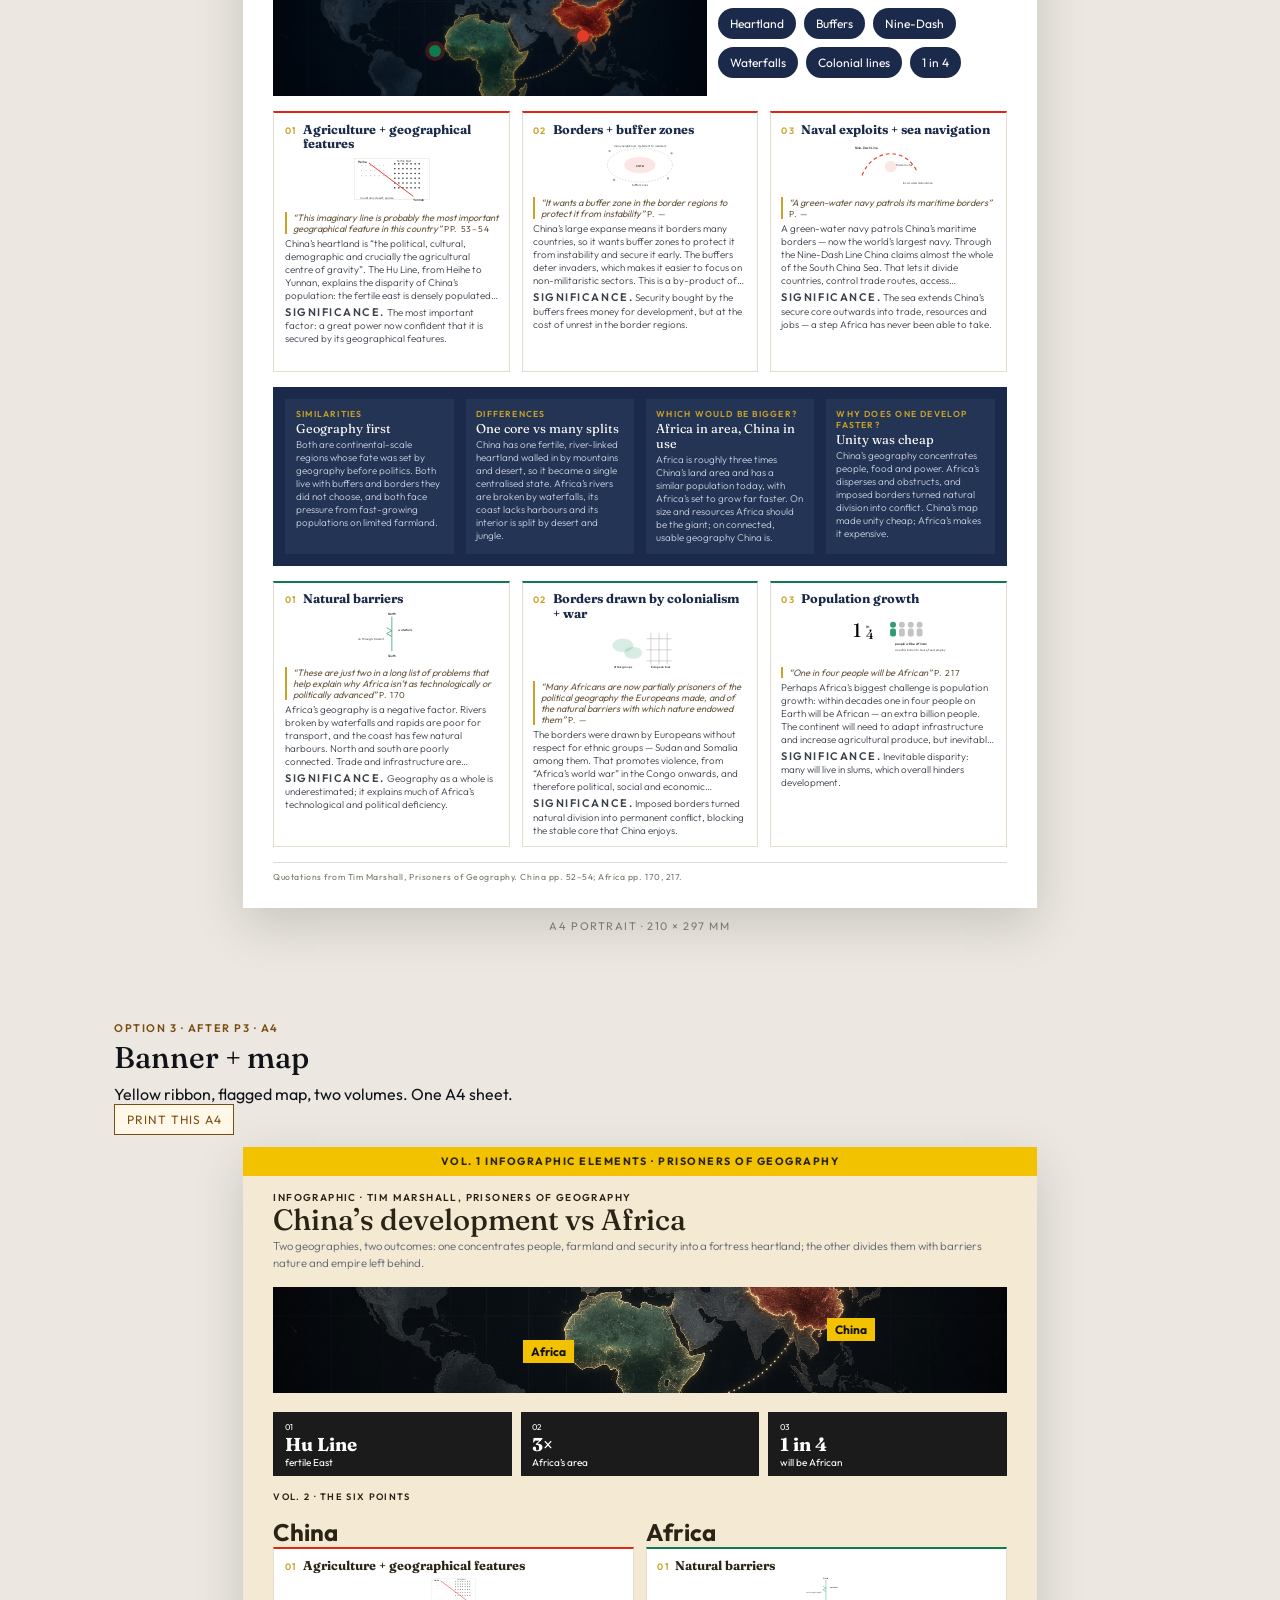
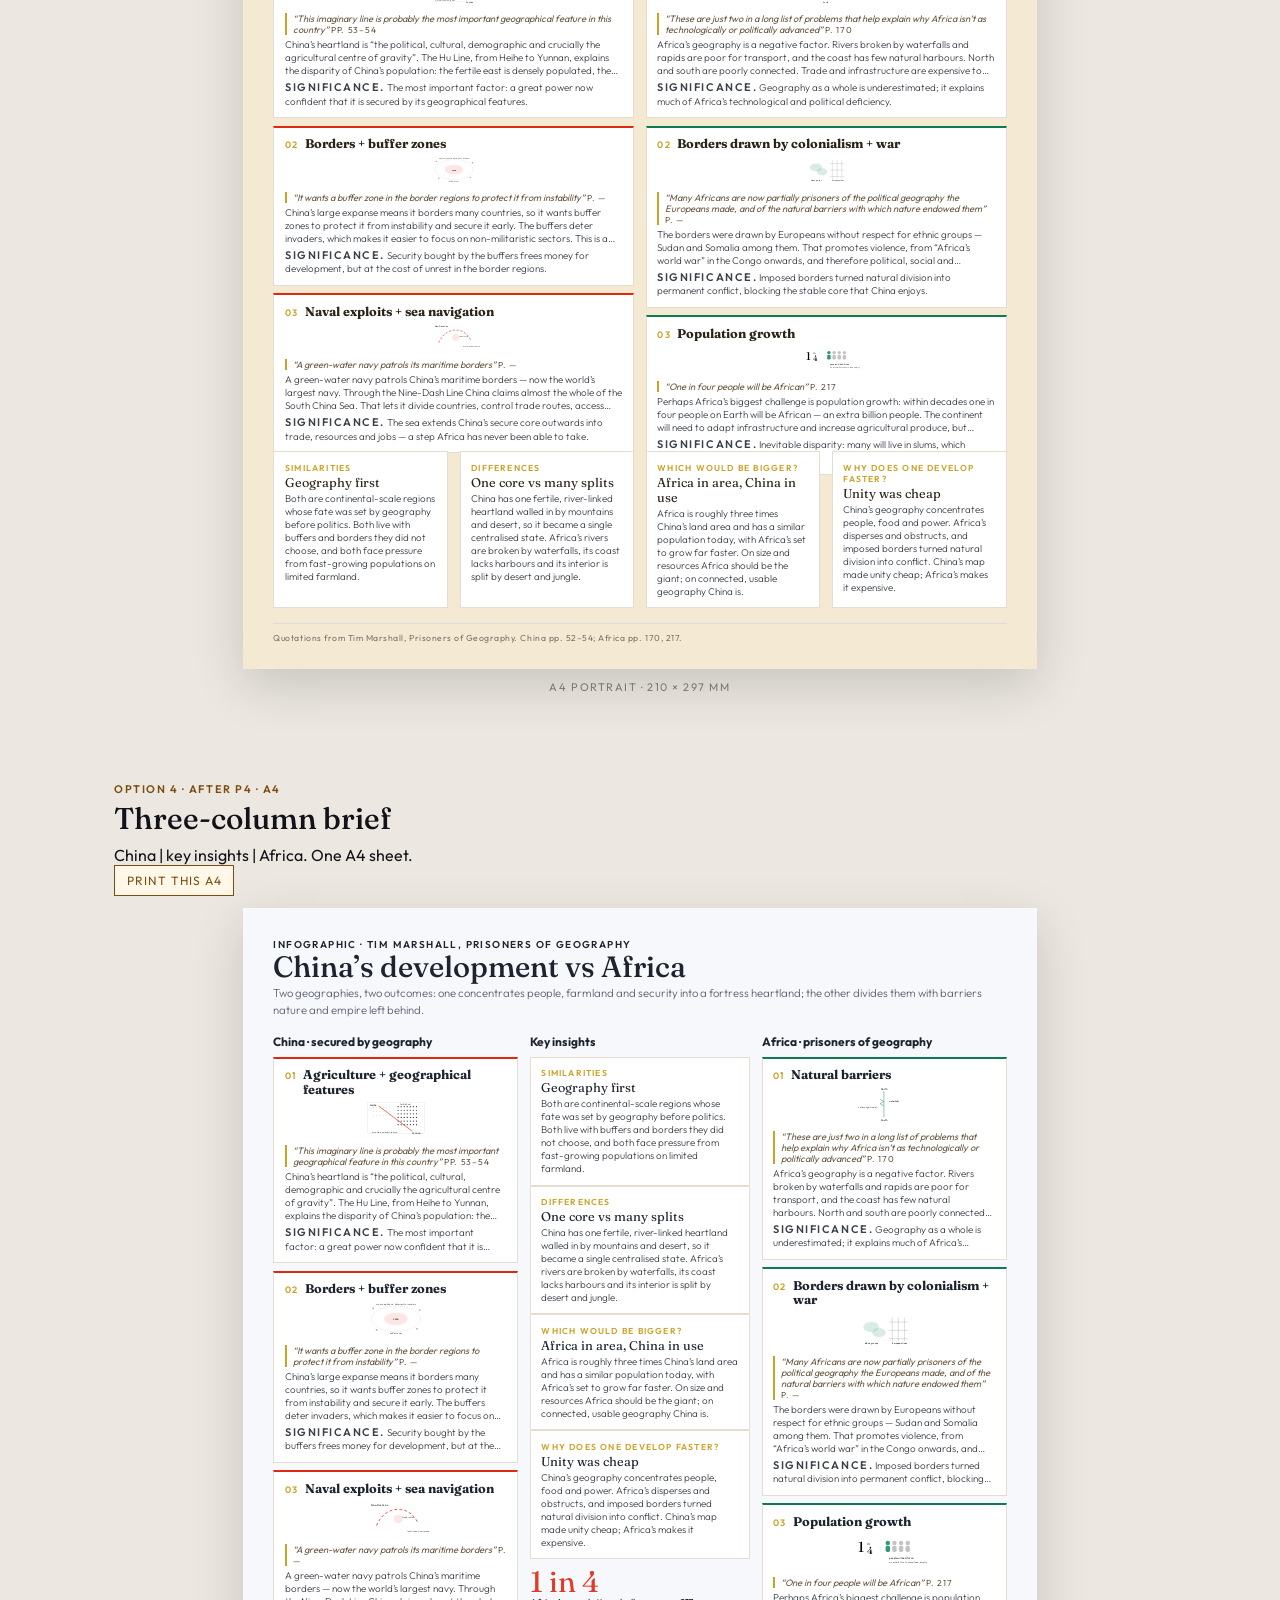
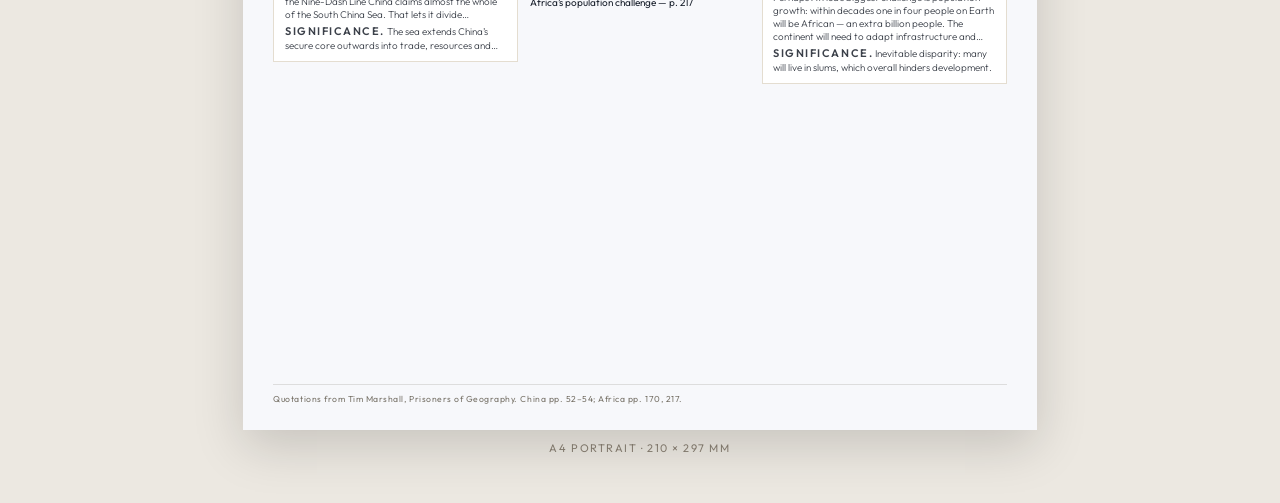
==== commit 0fe1262c: "Lay out each gallery option as a single A4 print sheet Lock posters to 210×297 mm, add per-version a" ====
--- a/index.html
+++ b/index.html
@@ -15,8 +15,9 @@
       <p class="board-kicker">P1–P4 analysed  ·  V3 copy  ·  A3 diagrams</p>
       <h1>China vs Africa — gallery</h1>
       <p class="board-lede">
-        Four poster options. All use the locked text from <em>China vs Africa — Prisoners of Geography V3</em>.
-        The diagrams (Hu Line, buffers, Nine-Dash, north–south break, 1 in 4) come from the A3 poster.
+        Four A4 sheets. All use the locked text from <em>China vs Africa — Prisoners of Geography V3</em>.
+        Each version is laid out to print on one A4 page (210 × 297 mm). In the print dialog, turn on
+        <strong>background graphics</strong> and set the paper to A4, portrait, margins none.
       </p>
       <nav class="board-nav">
         <a href="#analysis">P1–P4 analysis</a>
@@ -25,6 +26,7 @@
         <a href="#option-flat">Option 2</a>
         <a href="#option-vintage">Option 3</a>
         <a href="#option-dash">Option 4</a>
+        <button type="button" class="print-btn" data-print="all">Print all 4 sheets</button>
       </nav>
     </header>
 
@@ -112,38 +114,46 @@
 
     <section class="option" id="option-a3">
       <div class="option-meta">
-        <p class="board-kicker">Option 1</p>
+        <p class="board-kicker">Option 1  ·  A4</p>
         <h2>A3 diagram edition</h2>
-        <p>Closest to the attached poster: white-cream sheet, three China cards with diagrams, a dark comparison band, three Africa cards. V3 wording in full.</p>
+        <p>Closest to the attached poster. One A4 sheet.</p>
+        <button type="button" class="print-btn" data-print="option-a3">Print this A4</button>
       </div>
       <div class="frame-wrap"><article class="poster a3" id="poster-a3"></article></div>
+      <p class="sheet-label">A4 portrait · 210 × 297 mm</p>
     </section>
 
     <section class="option" id="option-flat">
       <div class="option-meta">
-        <p class="board-kicker">Option 2  ·  after P1</p>
+        <p class="board-kicker">Option 2  ·  after P1  ·  A4</p>
         <h2>Flat kit</h2>
-        <p>Navy bar, oversized 1/4 · 3× · No.1, pin map, bubble tags. Same six points and A3 diagrams, widget rhythm instead of a literary page.</p>
+        <p>Navy bar, hero numbers, pin map. One A4 sheet.</p>
+        <button type="button" class="print-btn" data-print="option-flat">Print this A4</button>
       </div>
       <div class="frame-wrap"><article class="poster flat" id="poster-flat"></article></div>
+      <p class="sheet-label">A4 portrait · 210 × 297 mm</p>
     </section>
 
     <section class="option" id="option-vintage">
       <div class="option-meta">
-        <p class="board-kicker">Option 3  ·  after P3</p>
+        <p class="board-kicker">Option 3  ·  after P3  ·  A4</p>
         <h2>Banner + map</h2>
-        <p>Yellow ribbon, flagged world map, black number tiles, then China / Africa as two volumes.</p>
+        <p>Yellow ribbon, flagged map, two volumes. One A4 sheet.</p>
+        <button type="button" class="print-btn" data-print="option-vintage">Print this A4</button>
       </div>
       <div class="frame-wrap"><article class="poster vintage" id="poster-vintage"></article></div>
+      <p class="sheet-label">A4 portrait · 210 × 297 mm</p>
     </section>
 
     <section class="option" id="option-dash">
       <div class="option-meta">
-        <p class="board-kicker">Option 4  ·  after P4</p>
+        <p class="board-kicker">Option 4  ·  after P4  ·  A4</p>
         <h2>Three-column brief</h2>
-        <p>China | key insights | Africa. Holds the long V3 paragraphs without asking anyone to hunt around a map.</p>
+        <p>China | key insights | Africa. One A4 sheet.</p>
+        <button type="button" class="print-btn" data-print="option-dash">Print this A4</button>
       </div>
-      <div class="frame-wrap"><article class="poster dash" id="poster-dash"></article></div>
+      <div class="frame-wrap"><article class="poster theme-dash" id="poster-dash"></article></div>
+      <p class="sheet-label">A4 portrait · 210 × 297 mm</p>
     </section>
 
     <script src="js/content.js"></script>
--- a/css/gallery.css
+++ b/css/gallery.css
@@ -35,7 +35,30 @@
 .board-kicker { color: #7a4e12; }
 .board-head h1 { font-size: 44px; margin: 8px 0 12px; }
 .board-lede, .panel p, .card p, .lede, .compare p { color: var(--muted); font-weight: 300; line-height: 1.5; }
-.board-nav { display: flex; flex-wrap: wrap; gap: 14px 20px; margin-top: 20px; }
+.board-nav { display: flex; flex-wrap: wrap; gap: 14px 20px; margin-top: 20px; align-items: center; }
+
+.print-btn {
+  appearance: none;
+  border: 1px solid #7a4e12;
+  background: #fff8e8;
+  color: #7a4e12;
+  font: inherit;
+  font-size: 12px;
+  letter-spacing: 0.08em;
+  text-transform: uppercase;
+  padding: 7px 12px;
+  cursor: pointer;
+}
+.print-btn:hover { background: #f2c200; color: #111; }
+
+.sheet-label {
+  text-align: center;
+  font-size: 11px;
+  letter-spacing: 0.14em;
+  text-transform: uppercase;
+  color: #8a8174;
+  margin: 10px auto 0;
+}
 
 .ref-grid, .steal {
   display: grid;
@@ -57,38 +80,41 @@
 .option-meta h2 { font-size: 30px; margin: 4px 0 8px; }
 
 .frame-wrap {
-  width: min(1080px, calc(100% - 32px));
+  width: min(210mm, calc(100% - 32px));
   margin: 0 auto;
 }
 .poster {
-  width: 1080px;
+  width: 210mm;
+  height: 297mm;
   transform-origin: top left;
-  padding: 36px 40px 28px;
+  padding: 8mm 8mm 7mm;
   display: flex;
   flex-direction: column;
-  gap: 18px;
+  gap: 4mm;
   position: relative;
   overflow: hidden;
+  box-shadow: 0 16px 48px rgba(0, 0, 0, 0.16);
 }
 .poster.a3 { background: #f7f4ee; color: #161616; }
 .poster.flat { background: #fff; color: var(--navy); }
 .poster.vintage { background: #f4ead3; color: #2b2416; }
-.poster.dash { background: #f7f8fb; color: #1d2430; }
-
-.mast { text-align: left; }
-.mast h1 { font-size: 46px; line-height: 0.95; margin: 6px 0 10px; }
-.lede { max-width: 740px; }
-.legend { margin-top: 10px; display: flex; align-items: center; gap: 8px; font-size: 13px; }
-.flag { width: 28px; height: 18px; display: inline-block; vertical-align: middle; }
-
-.chapter { font-size: 20px; line-height: 1.35; }
+.poster.theme-dash { background: #f7f8fb; color: #1d2430; }
+
+.mast { text-align: left; flex: 0 0 auto; width: 100%; }
+.mast h1 { font-size: 22pt; line-height: 0.95; margin: 2px 0 4px; }
+.lede { max-width: none; font-size: 8.5pt; }
+.legend { margin-top: 3px; display: flex; align-items: center; gap: 8px; font-size: 8pt; }
+.flag { width: 22px; height: 14px; display: inline-block; vertical-align: middle; }
+.kicker { font-size: 7.5pt; }
+
+.chapter { font-size: 10pt; line-height: 1.25; }
 .chapter.china { color: var(--china); }
 .chapter.africa { color: var(--africa); }
-.chapter em { color: #333; font-size: 15px; }
+.chapter em { color: #333; font-size: 8pt; }
 
 .trio, .quad, .strip, .dash, .duo {
   display: grid;
-  gap: 12px;
+  gap: 3mm;
 }
 .trio { grid-template-columns: 1fr 1fr 1fr; }
 .quad, .strip { grid-template-columns: repeat(4, 1fr); }
@@ -98,35 +124,42 @@
 .card, .compare {
   background: #fff;
   border: 1px solid #e4ddd0;
-  padding: 14px;
-}
-.card-top { display: flex; gap: 8px; align-items: baseline; margin-bottom: 8px; }
-.num { color: var(--gold); }
-.card.china { border-top: 3px solid var(--china); }
-.card.africa { border-top: 3px solid var(--africa); }
-.card h3 { font-family: "Fraunces", serif; font-size: 18px; line-height: 1.2; }
-.card p, .compare p { font-size: 12.5px; color: #3c414a; }
+  padding: 2.5mm 2.8mm;
+  min-width: 0;
+}
+.card-top { display: flex; gap: 6px; align-items: baseline; margin-bottom: 2px; }
+.num { color: var(--gold); font-size: 7pt; }
+.card.china { border-top: 2px solid var(--china); }
+.card.africa { border-top: 2px solid var(--africa); }
+.card h3 { font-family: "Fraunces", serif; font-size: 9.5pt; line-height: 1.15; }
+.card p, .compare p { font-size: 7.4pt; line-height: 1.32; color: #3c414a; }
+.card p:not(.sig) {
+  display: -webkit-box;
+  -webkit-line-clamp: 5;
+  -webkit-box-orient: vertical;
+  overflow: hidden;
+}
 blockquote {
-  font-size: 12px;
+  font-size: 7pt;
   color: #6a5840;
   border-left: 2px solid var(--gold);
-  padding-left: 8px;
-  margin: 8px 0;
+  padding-left: 6px;
+  margin: 3px 0;
   font-style: italic;
 }
-cite { font-style: normal; letter-spacing: 0.08em; text-transform: uppercase; font-size: 10px; }
-.sig { margin-top: 8px; }
-.diag { width: 100%; height: 110px; color: #2a2a2a; margin: 4px 0 6px; }
-
-.compare-kicker { color: var(--gold); margin-bottom: 4px; }
-.compare-value { font-family: "Fraunces", serif; font-size: 18px; margin-bottom: 6px; }
+cite { font-style: normal; letter-spacing: 0.08em; text-transform: uppercase; font-size: 6.5pt; }
+.sig { margin-top: 3px; }
+.diag { width: 100%; height: 48px; color: #2a2a2a; margin: 1px 0 2px; }
+
+.compare-kicker { color: var(--gold); margin-bottom: 2px; font-size: 6.5pt; }
+.compare-value { font-family: "Fraunces", serif; font-size: 9.5pt; margin-bottom: 2px; }
 
 .verdict {
   background: #161616;
   color: #f4ece0;
-  padding: 18px 16px;
-}
-.verdict h2 { color: #fff; font-size: 26px; margin-bottom: 12px; }
+  padding: 3mm;
+}
+.verdict h2 { color: #fff; font-size: 11pt; margin-bottom: 3mm; }
 .verdict .compare { background: #1f1f1f; border-color: #333; }
 .verdict .compare p { color: #c8c2b6; }
 .verdict .compare-value { color: #f0d78c; }
@@ -136,15 +169,16 @@
   justify-content: space-between;
   background: var(--navy);
   color: #fff;
-  padding: 10px 14px;
-  margin: -36px -40px 8px;
-}
-.hero-nums { display: grid; grid-template-columns: 1fr 1fr 1fr; gap: 10px; }
-.hero-nums div { background: #f4f6fa; padding: 14px; border-left: 4px solid #e23c28; }
-.hero-nums b { display: block; font-size: 42px; font-family: "Fraunces", serif; line-height: 1; }
-.pin-row { display: grid; grid-template-columns: 1.2fr 0.8fr; gap: 12px; }
-.pin-map { position: relative; min-height: 180px; overflow: hidden; background: #0b1220; }
-.pin-map img { width: 100%; height: 180px; object-fit: cover; opacity: .85; }
+  padding: 2mm 3mm;
+  margin: -8mm -8mm 0;
+  font-size: 7pt;
+}
+.hero-nums { display: grid; grid-template-columns: 1fr 1fr 1fr; gap: 2.5mm; }
+.hero-nums div { background: #f4f6fa; padding: 2mm 3mm; border-left: 3px solid #e23c28; font-size: 7.5pt; }
+.hero-nums b { display: block; font-size: 18pt; font-family: "Fraunces", serif; line-height: 1; }
+.pin-row { display: grid; grid-template-columns: 1.2fr 0.8fr; gap: 3mm; }
+.pin-map { position: relative; min-height: 0; overflow: hidden; background: #0b1220; height: 28mm; }
+.pin-map img { width: 100%; height: 28mm; object-fit: cover; opacity: .85; }
 .pin { position: absolute; width: 12px; height: 12px; border-radius: 50%; background: #e23c28; box-shadow: 0 0 0 4px rgba(226,60,40,.25); }
 .pin.a { left: 36%; top: 52%; background: #0d7a4f; }
 .pin.c { left: 70%; top: 38%; }
@@ -163,25 +197,16 @@
 .ribbon {
   background: #f2c200;
   text-align: center;
-  padding: 10px;
-  margin: -36px -40px 6px;
+  padding: 2mm;
+  margin: -8mm -8mm 0;
   font-weight: 700;
+  font-size: 8pt;
 }
 .badge {
-  display: inline-block;
-  border: 2px solid #f2c200;
-  border-radius: 50%;
-  width: 88px;
-  height: 88px;
-  text-align: center;
-  padding-top: 28px;
-  font-size: 10px;
-  letter-spacing: 0.08em;
-  text-transform: uppercase;
-  margin-top: 8px;
+  display: none;
 }
 .vintage-map { position: relative; }
-.vintage-map img { width: 100%; height: 220px; object-fit: cover; filter: grayscale(.3) sepia(.25); }
+.vintage-map img { width: 100%; height: 28mm; object-fit: cover; filter: grayscale(.3) sepia(.25); }
 .flagpole {
   position: absolute;
   background: #f2c200;
@@ -192,19 +217,111 @@
 }
 .flagpole.china { right: 18%; top: 28%; }
 .flagpole.africa { left: 34%; top: 48%; }
-.tiles { display: grid; grid-template-columns: 1fr 1fr 1fr; gap: 10px; }
-.tiles div { background: #1b1b1b; color: #fff; padding: 14px; }
-.tiles b { display: block; font-size: 32px; font-family: "Fraunces", serif; }
-.vol { margin: 6px 0; }
+.tiles { display: grid; grid-template-columns: 1fr 1fr 1fr; gap: 2.5mm; }
+.tiles div { background: #1b1b1b; color: #fff; padding: 2mm 3mm; font-size: 7.5pt; }
+.tiles b { display: block; font-size: 14pt; font-family: "Fraunces", serif; }
+.vol { margin: 0; font-size: 7pt; }
 .poster.vintage .strip.cream { background: transparent; }
-
-.dash h2 { font-size: 18px; margin-bottom: 10px; }
-.dash .card { margin-bottom: 10px; }
-.insight-num { font-family: "Fraunces", serif; font-size: 64px; line-height: 1; color: #e23c28; margin-top: 12px; }
-.insight-note { font-size: 13px; }
-
-.foot { font-size: 11px; letter-spacing: 0.06em; color: #7a756b; border-top: 1px solid #ddd; padding-top: 10px; }
+.poster.vintage .duo { flex: 1; min-height: 0; }
+.poster.vintage .duo .card { margin-bottom: 2mm; }
+.poster.vintage .diag { height: 28px; }
+.poster.vintage .card p:not(.sig) { -webkit-line-clamp: 3; }
+.poster.vintage .strip { flex: 0 0 auto; }
+
+.dash {
+  flex: 1;
+  min-height: 0;
+  align-items: stretch;
+  width: 100%;
+}
+.poster.theme-dash { flex-direction: column; }
+.poster.theme-dash .card p:not(.sig) { -webkit-line-clamp: 4; }
+.poster.theme-dash .sig { -webkit-line-clamp: 2; display: -webkit-box; -webkit-box-orient: vertical; overflow: hidden; }
+.dash h2 { font-size: 9pt; margin-bottom: 2mm; }
+.dash .card { margin-bottom: 2mm; }
+.dash .diag { height: 36px; }
+.insight-num { font-family: "Fraunces", serif; font-size: 22pt; line-height: 1; color: #e23c28; margin-top: 2mm; }
+.insight-note { font-size: 7.5pt; }
+
+.trio, .quad, .strip { flex: 0 0 auto; }
+.poster.a3 .trio { flex: 1; }
+.poster.a3 .card { display: flex; flex-direction: column; }
+.poster.flat .trio { flex: 1; }
+
+.foot {
+  font-size: 6.5pt;
+  letter-spacing: 0.06em;
+  color: #7a756b;
+  border-top: 1px solid #ddd;
+  padding-top: 2mm;
+  margin-top: auto;
+}
 
 @media (max-width: 800px) {
   .ref-grid, .steal { grid-template-columns: 1fr; }
 }
+
+@page {
+  size: A4 portrait;
+  margin: 0;
+}
+
+@media print {
+  * {
+    -webkit-print-color-adjust: exact !important;
+    print-color-adjust: exact !important;
+  }
+
+  html,
+  body.board {
+    background: #fff !important;
+    margin: 0 !important;
+    padding: 0 !important;
+  }
+
+  .board-head,
+  .panel,
+  .option-meta,
+  .sheet-label,
+  .print-btn {
+    display: none !important;
+  }
+
+  .option {
+    padding: 0 !important;
+    margin: 0 !important;
+    display: block !important;
+  }
+
+  .frame-wrap {
+    width: 210mm !important;
+    height: 297mm !important;
+    margin: 0 !important;
+  }
+
+  .poster {
+    width: 210mm !important;
+    height: 297mm !important;
+    transform: none !important;
+    box-shadow: none !important;
+    break-after: page;
+    page-break-after: always;
+  }
+
+  .option:last-of-type .poster {
+    break-after: auto;
+    page-break-after: auto;
+  }
+
+  body[data-print="option-a3"] .option:not(#option-a3),
+  body[data-print="option-flat"] .option:not(#option-flat),
+  body[data-print="option-vintage"] .option:not(#option-vintage),
+  body[data-print="option-dash"] .option:not(#option-dash) {
+    display: none !important;
+  }
+
+  body[data-print^="option"] .poster {
+    break-after: auto;
+    page-break-after: auto;
+  }
+}
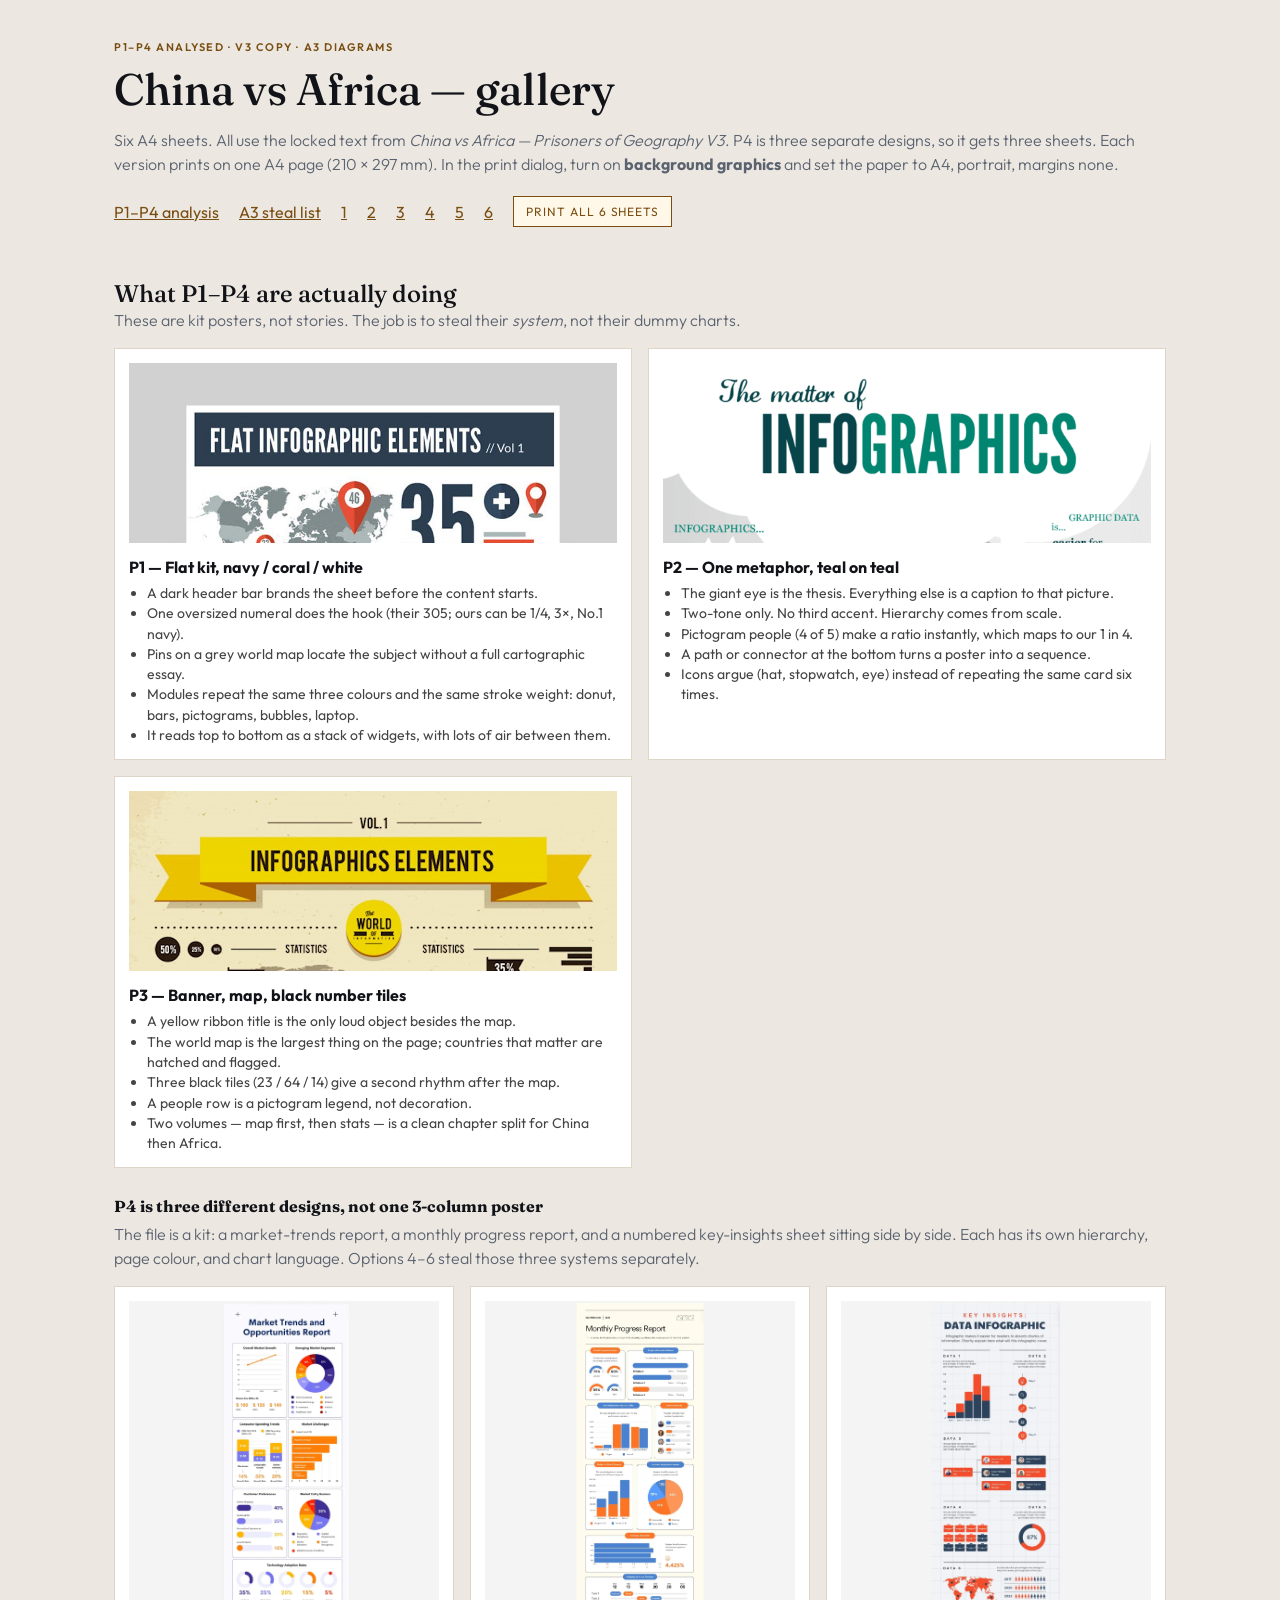
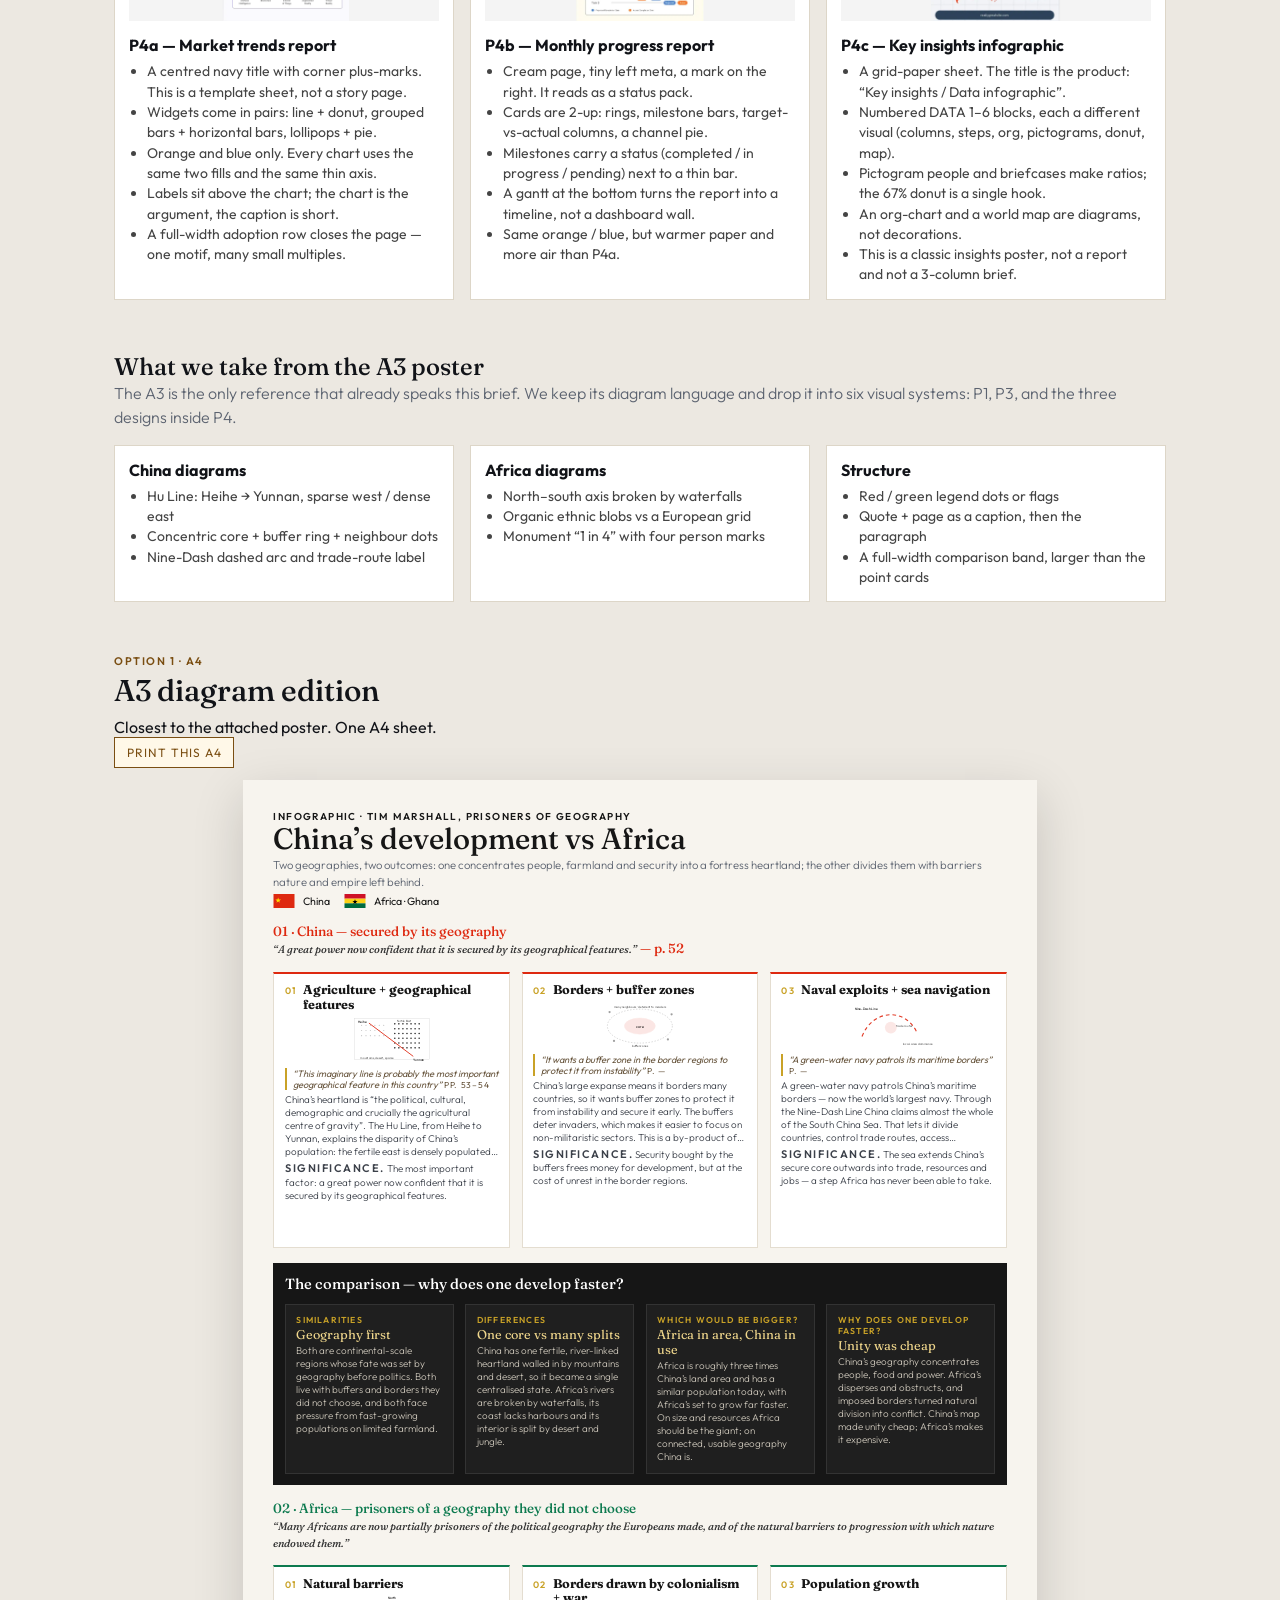
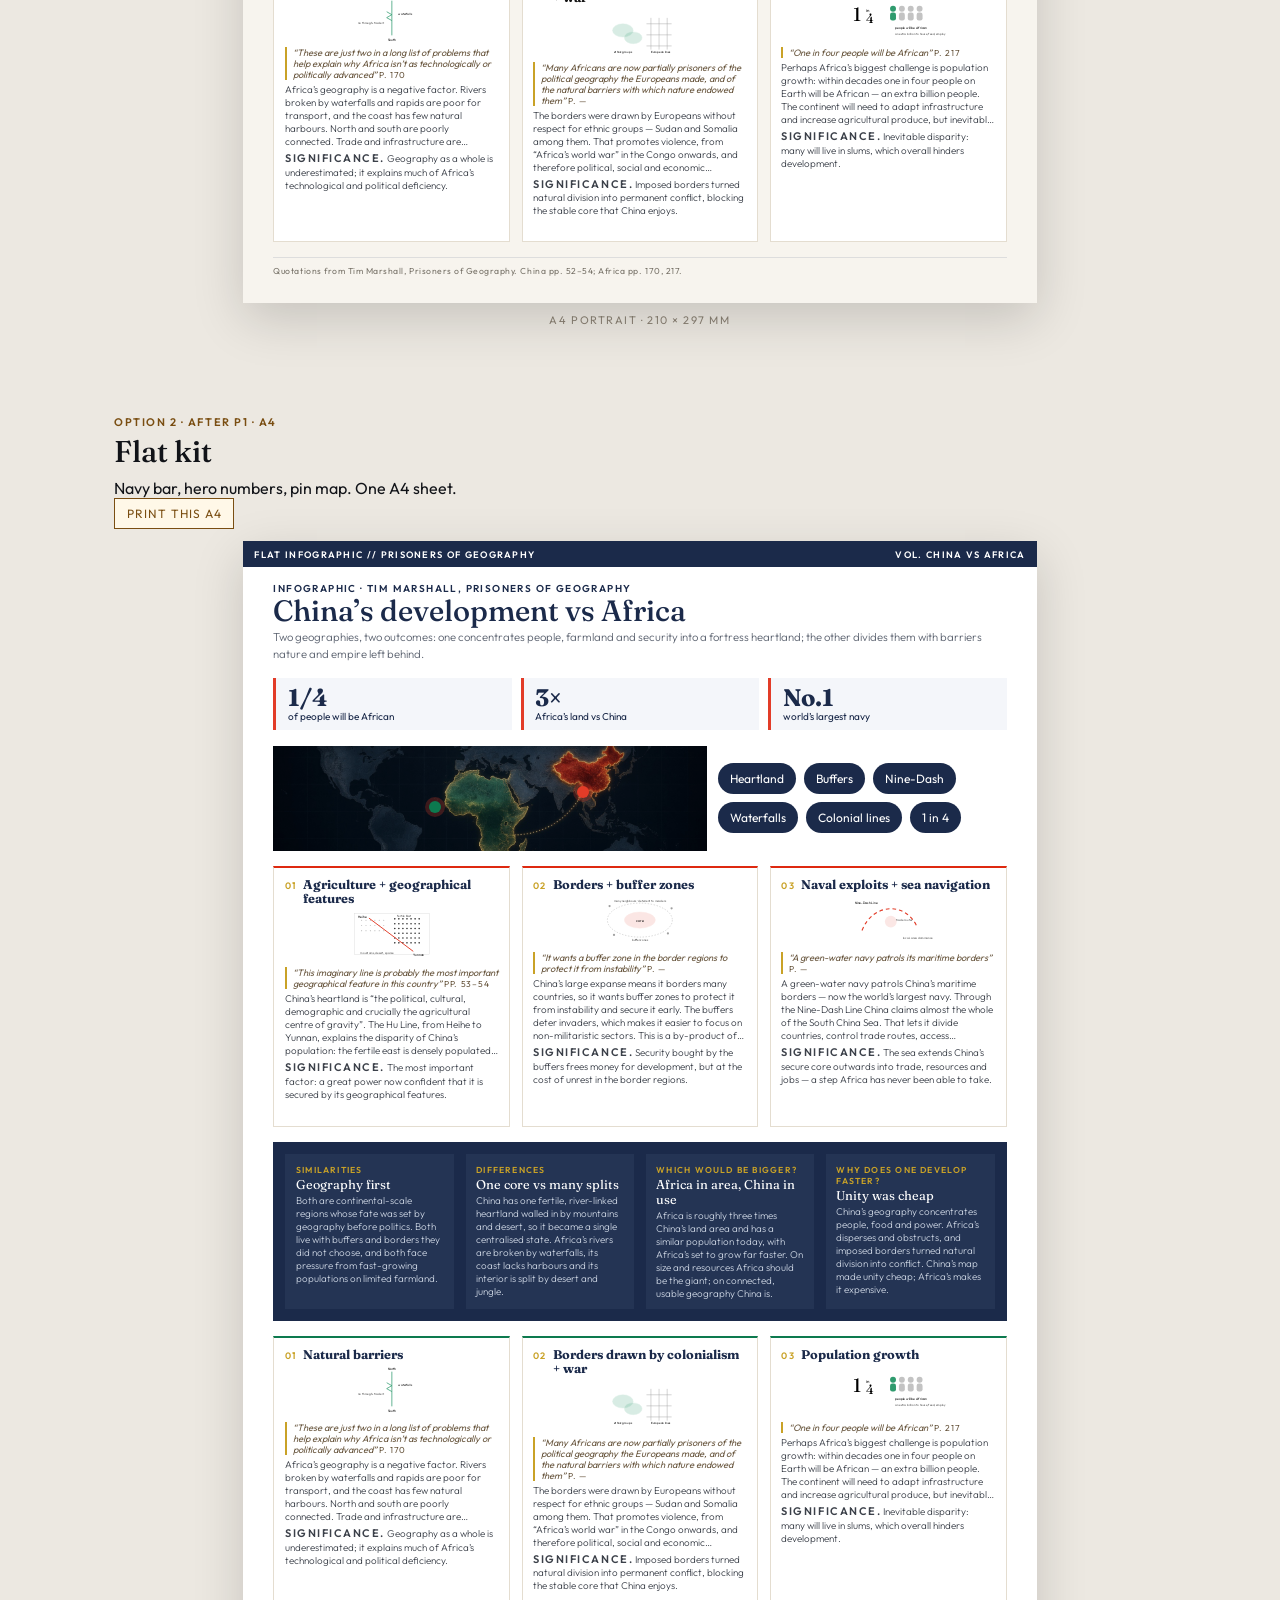
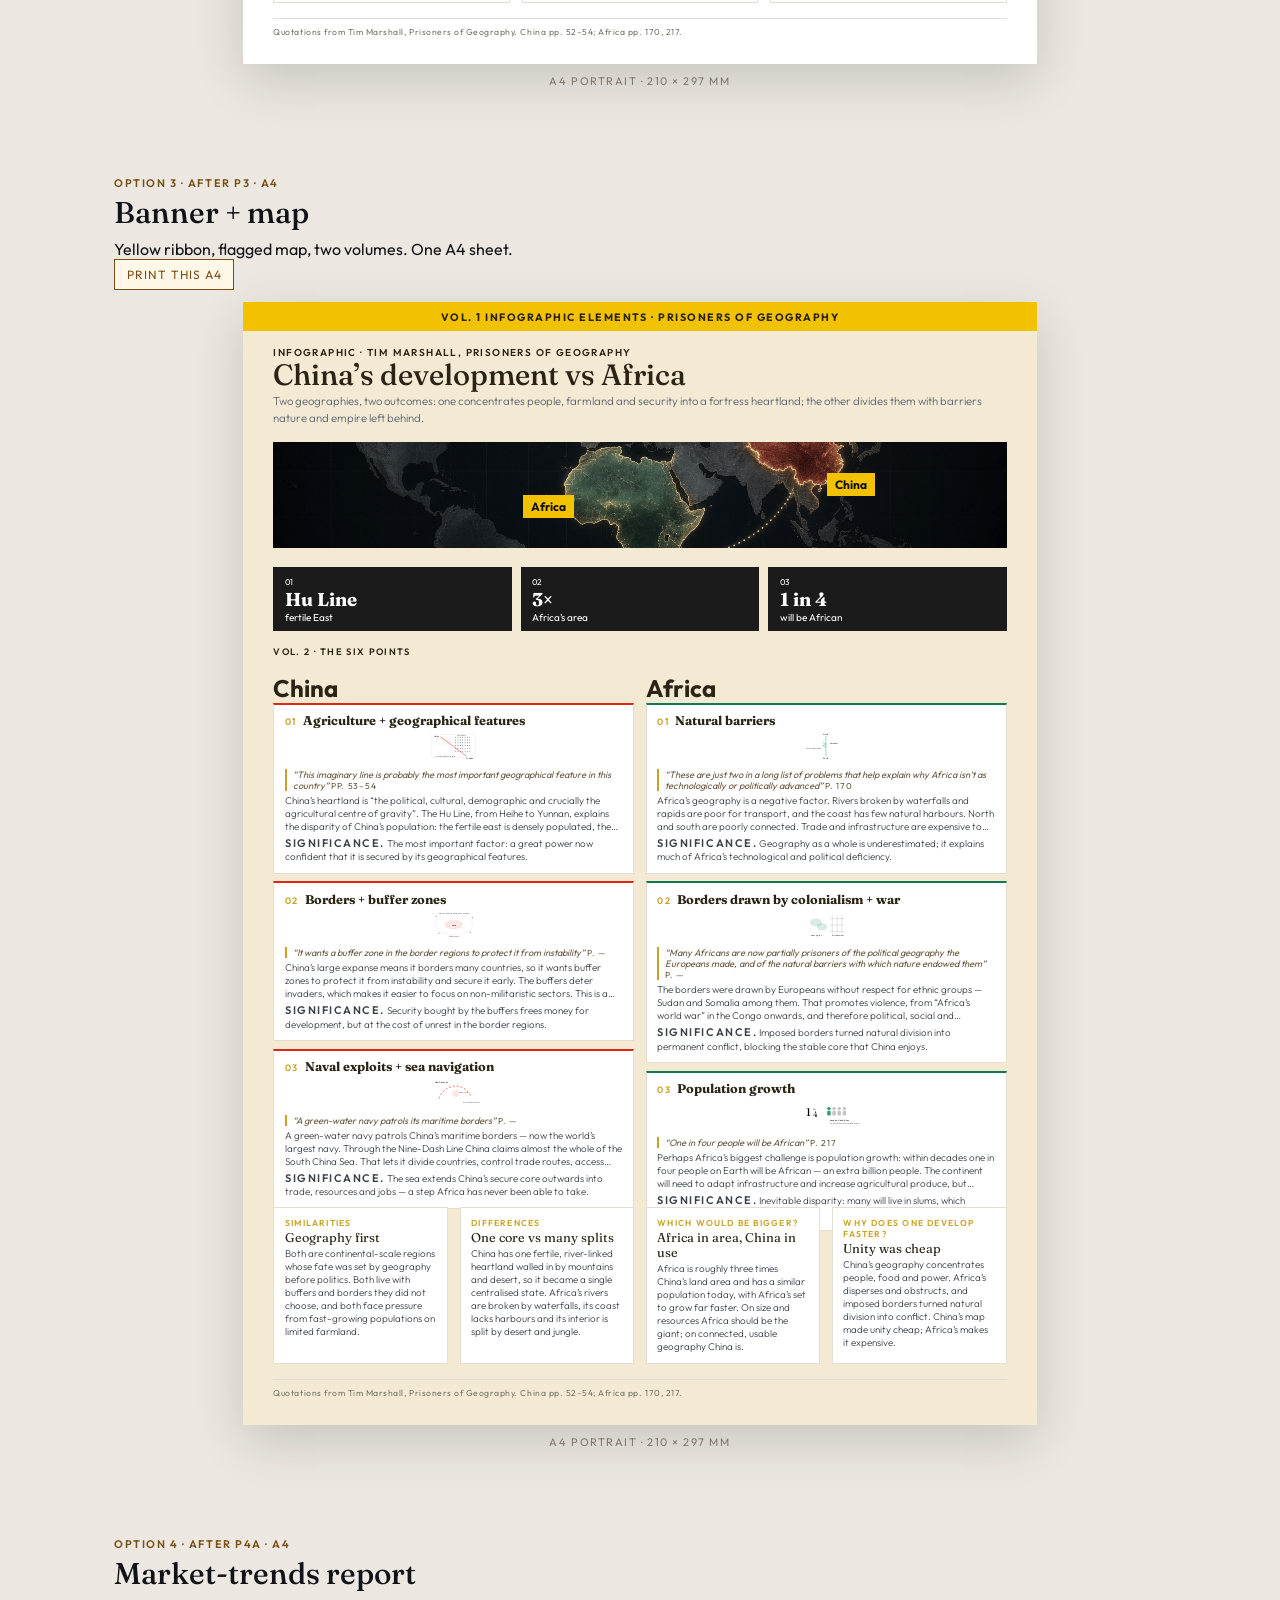
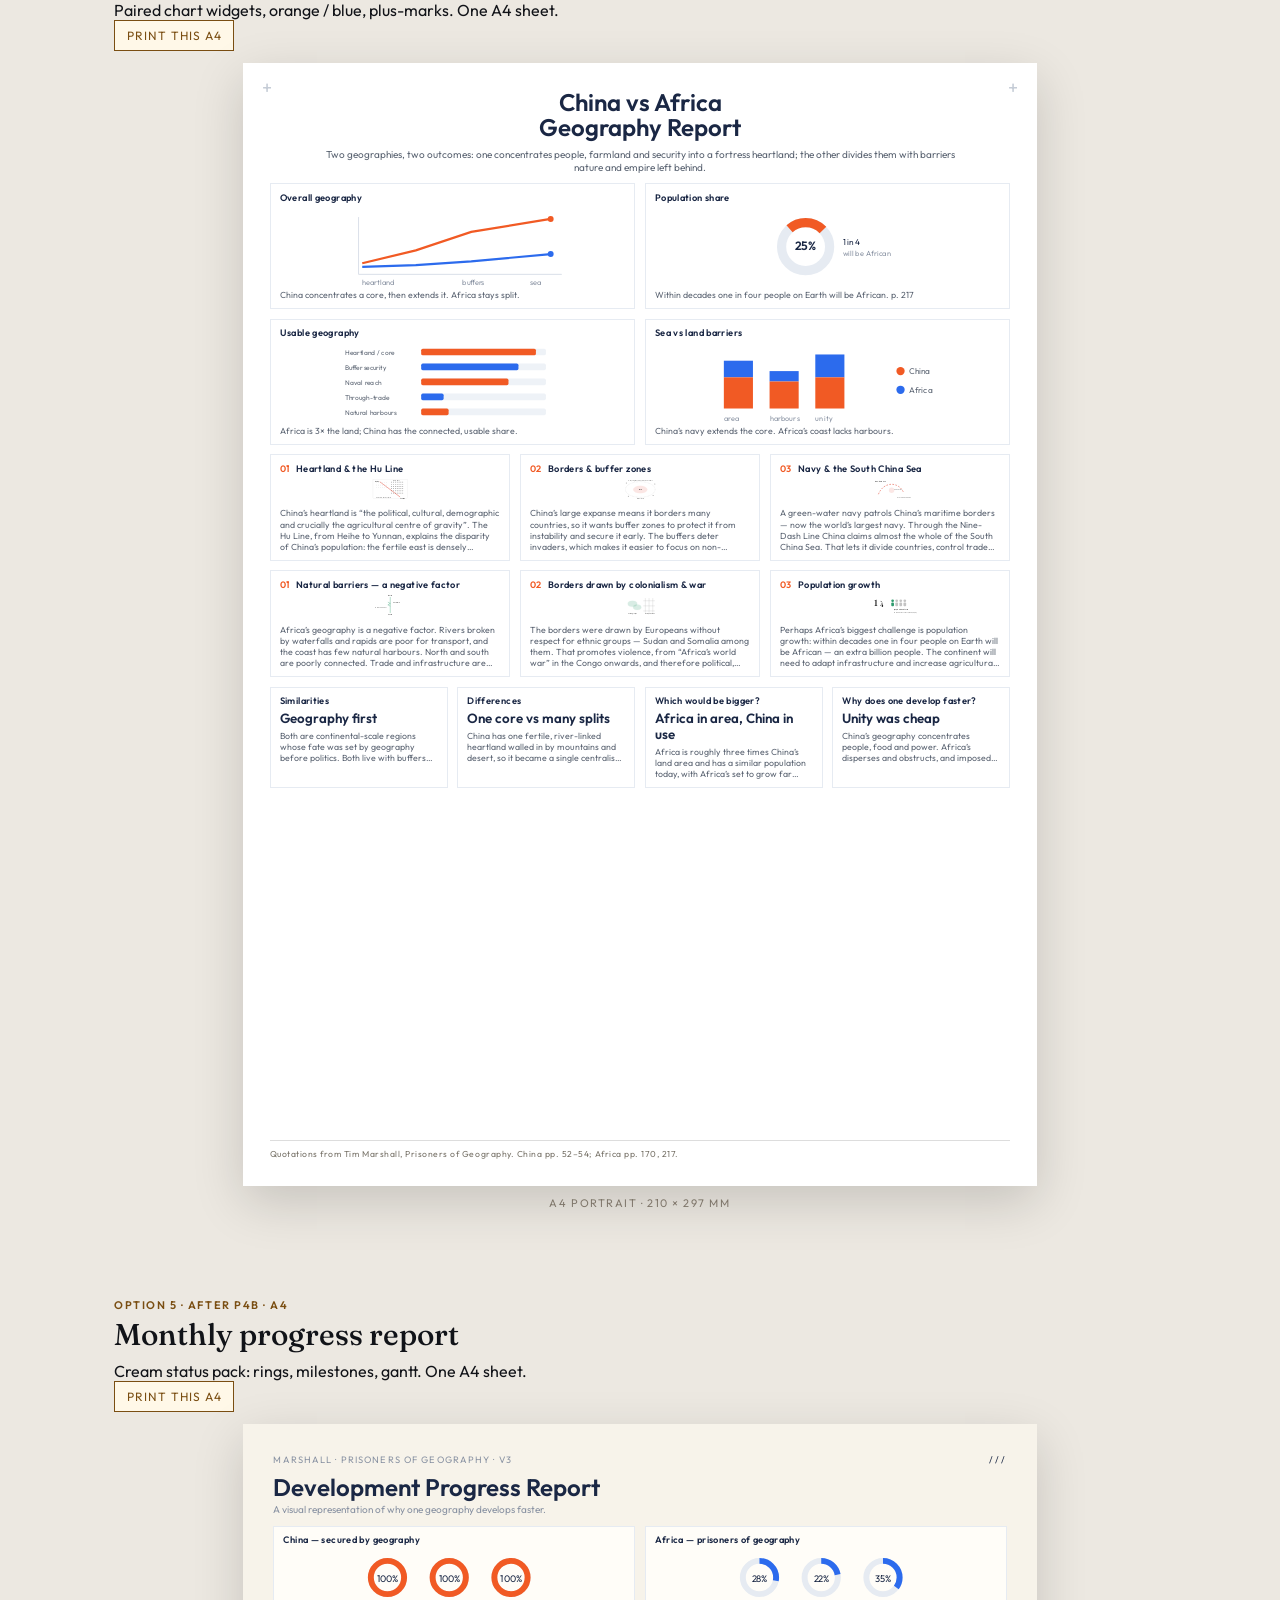
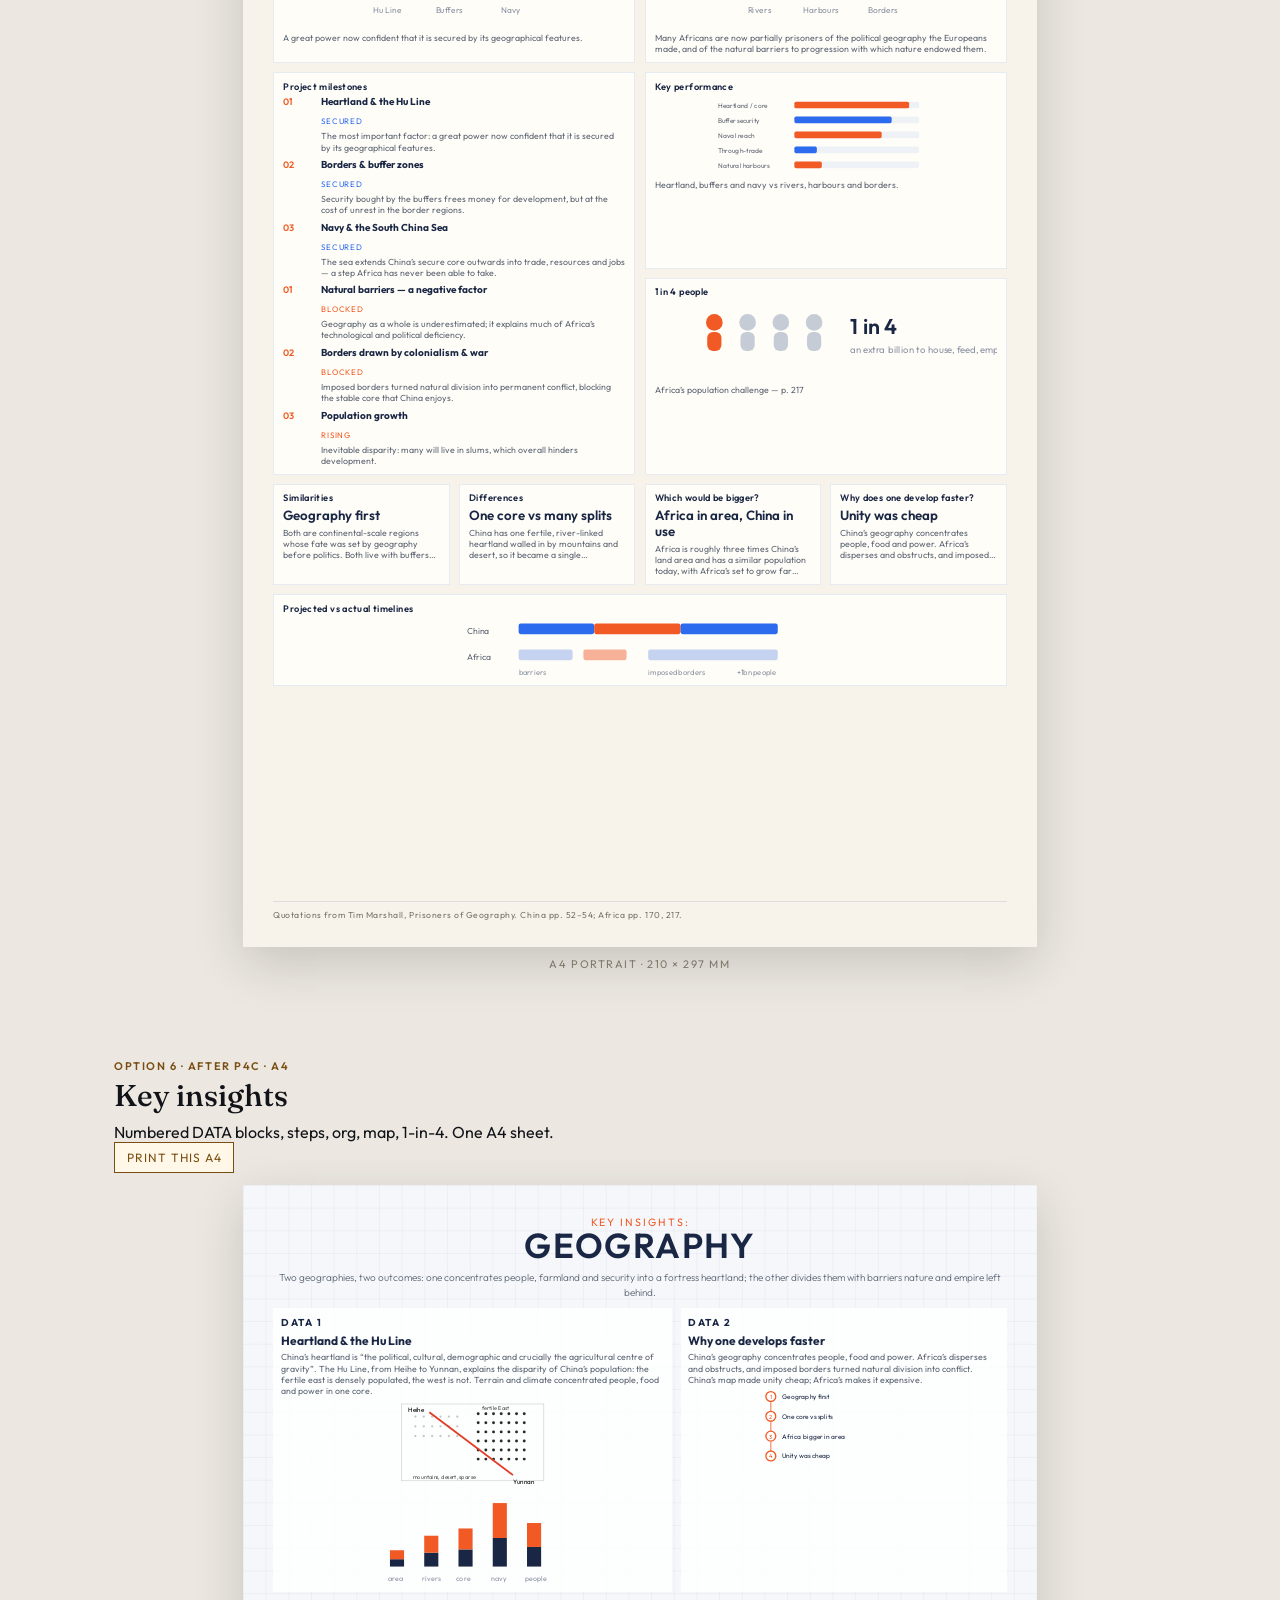
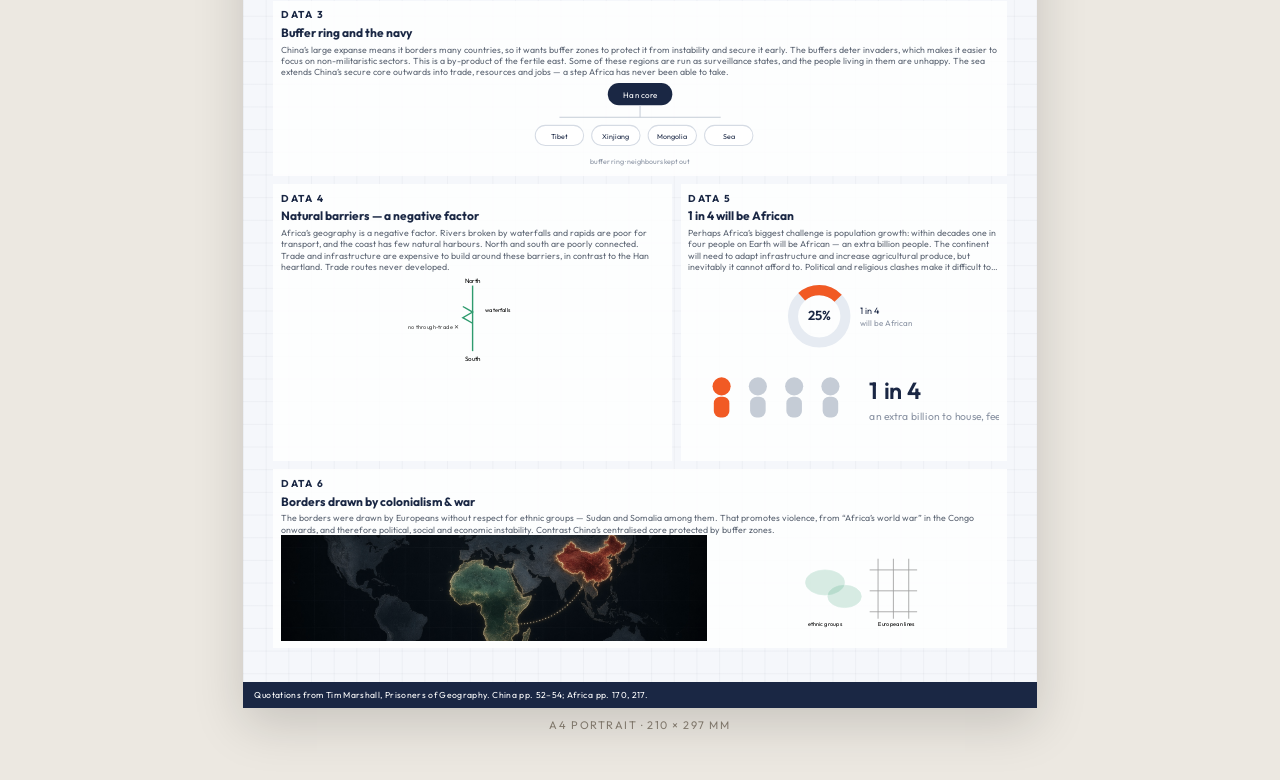
==== commit 07e55a9c: "Treat P4 as three designs and add a sheet for each P4 is a market-trends report, a monthly progress " ====
--- a/index.html
+++ b/index.html
@@ -15,18 +15,21 @@
       <p class="board-kicker">P1–P4 analysed  ·  V3 copy  ·  A3 diagrams</p>
       <h1>China vs Africa — gallery</h1>
       <p class="board-lede">
-        Four A4 sheets. All use the locked text from <em>China vs Africa — Prisoners of Geography V3</em>.
-        Each version is laid out to print on one A4 page (210 × 297 mm). In the print dialog, turn on
-        <strong>background graphics</strong> and set the paper to A4, portrait, margins none.
+        Six A4 sheets. All use the locked text from <em>China vs Africa — Prisoners of Geography V3</em>.
+        P4 is three separate designs, so it gets three sheets. Each version prints on one A4 page
+        (210 × 297 mm). In the print dialog, turn on <strong>background graphics</strong> and set
+        the paper to A4, portrait, margins none.
       </p>
       <nav class="board-nav">
         <a href="#analysis">P1–P4 analysis</a>
         <a href="#a3">A3 steal list</a>
-        <a href="#option-a3">Option 1</a>
-        <a href="#option-flat">Option 2</a>
-        <a href="#option-vintage">Option 3</a>
-        <a href="#option-dash">Option 4</a>
-        <button type="button" class="print-btn" data-print="all">Print all 4 sheets</button>
+        <a href="#option-a3">1</a>
+        <a href="#option-flat">2</a>
+        <a href="#option-vintage">3</a>
+        <a href="#option-report">4</a>
+        <a href="#option-progress">5</a>
+        <a href="#option-insights">6</a>
+        <button type="button" class="print-btn" data-print="all">Print all 6 sheets</button>
       </nav>
     </header>
 
@@ -67,15 +70,41 @@
             <li>Two volumes — map first, then stats — is a clean chapter split for China then Africa.</li>
           </ul>
         </article>
-        <article class="ref-card">
-          <img src="assets/refs/p4-dashboard.png" alt="P4 dashboard triptych" />
-          <h3>P4 — Card dashboard, three columns</h3>
-          <ul>
-            <li>Every insight is a self-contained white card with one chart and one claim.</li>
-            <li>A numbered “key insights” column is the comparison, not a leftover sidebar.</li>
-            <li>Orange / navy / cream, no texture, no serif display — it feels like a brief.</li>
-            <li>Paired charts (actual vs target, stacked bars) are how it shows difference.</li>
-            <li>This is the right system if the poster must hold the full V3 paragraphs.</li>
+      </div>
+      <h3 class="p4-note">P4 is three different designs, not one 3-column poster</h3>
+      <p>The file is a kit: a market-trends report, a monthly progress report, and a numbered key-insights sheet sitting side by side. Each has its own hierarchy, page colour, and chart language. Options 4–6 steal those three systems separately.</p>
+      <div class="ref-grid three">
+        <article class="ref-card tall">
+          <img src="assets/refs/p4a-market-report.png" alt="P4 left: Market Trends report" />
+          <h3>P4a — Market trends report</h3>
+          <ul>
+            <li>A centred navy title with corner plus-marks. This is a template sheet, not a story page.</li>
+            <li>Widgets come in pairs: line + donut, grouped bars + horizontal bars, lollipops + pie.</li>
+            <li>Orange and blue only. Every chart uses the same two fills and the same thin axis.</li>
+            <li>Labels sit above the chart; the chart is the argument, the caption is short.</li>
+            <li>A full-width adoption row closes the page — one motif, many small multiples.</li>
+          </ul>
+        </article>
+        <article class="ref-card tall">
+          <img src="assets/refs/p4b-progress-report.png" alt="P4 middle: Monthly Progress report" />
+          <h3>P4b — Monthly progress report</h3>
+          <ul>
+            <li>Cream page, tiny left meta, a mark on the right. It reads as a status pack.</li>
+            <li>Cards are 2-up: rings, milestone bars, target-vs-actual columns, a channel pie.</li>
+            <li>Milestones carry a status (completed / in progress / pending) next to a thin bar.</li>
+            <li>A gantt at the bottom turns the report into a timeline, not a dashboard wall.</li>
+            <li>Same orange / blue, but warmer paper and more air than P4a.</li>
+          </ul>
+        </article>
+        <article class="ref-card tall">
+          <img src="assets/refs/p4c-key-insights.png" alt="P4 right: Key Insights data infographic" />
+          <h3>P4c — Key insights infographic</h3>
+          <ul>
+            <li>A grid-paper sheet. The title is the product: “Key insights / Data infographic”.</li>
+            <li>Numbered DATA 1–6 blocks, each a different visual (columns, steps, org, pictograms, donut, map).</li>
+            <li>Pictogram people and briefcases make ratios; the 67% donut is a single hook.</li>
+            <li>An org-chart and a world map are diagrams, not decorations.</li>
+            <li>This is a classic insights poster, not a report and not a 3-column brief.</li>
           </ul>
         </article>
       </div>
@@ -83,7 +112,7 @@
 
     <section class="panel" id="a3">
       <h2>What we take from the A3 poster</h2>
-      <p>The A3 is the only reference that already speaks this brief. We keep its diagram language and drop it into four different visual systems.</p>
+      <p>The A3 is the only reference that already speaks this brief. We keep its diagram language and drop it into six visual systems: P1, P3, and the three designs inside P4.</p>
       <div class="steal">
         <article>
           <h3>China diagrams</h3>
@@ -145,14 +174,36 @@
       <p class="sheet-label">A4 portrait · 210 × 297 mm</p>
     </section>
 
-    <section class="option" id="option-dash">
-      <div class="option-meta">
-        <p class="board-kicker">Option 4  ·  after P4  ·  A4</p>
-        <h2>Three-column brief</h2>
-        <p>China | key insights | Africa. One A4 sheet.</p>
-        <button type="button" class="print-btn" data-print="option-dash">Print this A4</button>
-      </div>
-      <div class="frame-wrap"><article class="poster theme-dash" id="poster-dash"></article></div>
+    <section class="option" id="option-report">
+      <div class="option-meta">
+        <p class="board-kicker">Option 4  ·  after P4a  ·  A4</p>
+        <h2>Market-trends report</h2>
+        <p>Paired chart widgets, orange / blue, plus-marks. One A4 sheet.</p>
+        <button type="button" class="print-btn" data-print="option-report">Print this A4</button>
+      </div>
+      <div class="frame-wrap"><article class="poster report" id="poster-report"></article></div>
+      <p class="sheet-label">A4 portrait · 210 × 297 mm</p>
+    </section>
+
+    <section class="option" id="option-progress">
+      <div class="option-meta">
+        <p class="board-kicker">Option 5  ·  after P4b  ·  A4</p>
+        <h2>Monthly progress report</h2>
+        <p>Cream status pack: rings, milestones, gantt. One A4 sheet.</p>
+        <button type="button" class="print-btn" data-print="option-progress">Print this A4</button>
+      </div>
+      <div class="frame-wrap"><article class="poster progress" id="poster-progress"></article></div>
+      <p class="sheet-label">A4 portrait · 210 × 297 mm</p>
+    </section>
+
+    <section class="option" id="option-insights">
+      <div class="option-meta">
+        <p class="board-kicker">Option 6  ·  after P4c  ·  A4</p>
+        <h2>Key insights</h2>
+        <p>Numbered DATA blocks, steps, org, map, 1-in-4. One A4 sheet.</p>
+        <button type="button" class="print-btn" data-print="option-insights">Print this A4</button>
+      </div>
+      <div class="frame-wrap"><article class="poster insights" id="poster-insights"></article></div>
       <p class="sheet-label">A4 portrait · 210 × 297 mm</p>
     </section>
 
--- a/css/gallery.css
+++ b/css/gallery.css
@@ -72,9 +72,11 @@
   padding: 14px;
 }
 .ref-card img { width: 100%; height: 180px; object-fit: cover; object-position: top; margin-bottom: 10px; background: #ddd; }
+.ref-card.tall img { height: 320px; object-fit: contain; object-position: top; background: #f4f4f4; }
 .ref-card h3, .steal h3, .panel h3 { font-size: 16px; margin-bottom: 6px; }
 .ref-card ul, .steal ul { padding-left: 18px; color: #444; font-size: 14px; line-height: 1.45; }
-.steal { grid-template-columns: repeat(3, 1fr); }
+.steal, .ref-grid.three { grid-template-columns: repeat(3, 1fr); }
+.p4-note { margin: 28px 0 8px; font-family: "Fraunces", Georgia, serif; font-size: 22px; }
 
 .option { padding-bottom: 48px; }
 .option-meta h2 { font-size: 30px; margin: 4px 0 8px; }
@@ -98,7 +100,9 @@
 .poster.a3 { background: #f7f4ee; color: #161616; }
 .poster.flat { background: #fff; color: var(--navy); }
 .poster.vintage { background: #f4ead3; color: #2b2416; }
-.poster.theme-dash { background: #f7f8fb; color: #1d2430; }
+.poster.report { background: #fff; color: #1a2744; }
+.poster.progress { background: #f7f3ea; color: #1a2744; }
+.poster.insights { background: #f5f7fb; color: #1a2744; }
 
 .mast { text-align: left; flex: 0 0 auto; width: 100%; }
 .mast h1 { font-size: 22pt; line-height: 0.95; margin: 2px 0 4px; }
@@ -228,20 +232,151 @@
 .poster.vintage .card p:not(.sig) { -webkit-line-clamp: 3; }
 .poster.vintage .strip { flex: 0 0 auto; }
 
-.dash {
-  flex: 1;
-  min-height: 0;
-  align-items: stretch;
-  width: 100%;
-}
-.poster.theme-dash { flex-direction: column; }
-.poster.theme-dash .card p:not(.sig) { -webkit-line-clamp: 4; }
-.poster.theme-dash .sig { -webkit-line-clamp: 2; display: -webkit-box; -webkit-box-orient: vertical; overflow: hidden; }
-.dash h2 { font-size: 9pt; margin-bottom: 2mm; }
-.dash .card { margin-bottom: 2mm; }
-.dash .diag { height: 36px; }
-.insight-num { font-family: "Fraunces", serif; font-size: 22pt; line-height: 1; color: #e23c28; margin-top: 2mm; }
-.insight-note { font-size: 7.5pt; }
+.chart { width: 100%; height: 22mm; display: block; }
+.widget {
+  background: #fff;
+  border: 1px solid #e6ebf2;
+  padding: 2mm 2.4mm;
+  min-width: 0;
+}
+.widget h3 {
+  font-size: 7pt;
+  letter-spacing: 0.04em;
+  text-transform: none;
+  font-weight: 600;
+  color: #1a2744;
+  margin-bottom: 1mm;
+}
+.widget p {
+  font-size: 6.6pt;
+  line-height: 1.28;
+  color: #5c6573;
+  display: -webkit-box;
+  -webkit-line-clamp: 3;
+  -webkit-box-orient: vertical;
+  overflow: hidden;
+}
+.rep-stat {
+  font-size: 10pt;
+  font-weight: 600;
+  color: #1a2744;
+  margin: 1mm 0;
+}
+
+.poster.report { gap: 2.5mm; padding: 7mm; }
+.poster.report .plus {
+  position: absolute;
+  font-size: 14pt;
+  color: #c5ccd6;
+  line-height: 1;
+}
+.poster.report .plus.tl { top: 4mm; left: 5mm; }
+.poster.report .plus.tr { top: 4mm; right: 5mm; }
+.rep-head { text-align: center; padding: 0 12mm; }
+.rep-head h1 {
+  font-family: "Outfit", sans-serif;
+  font-size: 18pt;
+  line-height: 1.05;
+  font-weight: 600;
+  color: #1a2744;
+}
+.rep-head p { font-size: 7.5pt; color: #5c6573; margin-top: 2mm; }
+.rep-duo, .rep-six, .rep-quad { display: grid; gap: 2.5mm; }
+.rep-duo { grid-template-columns: 1fr 1fr; }
+.rep-six { grid-template-columns: 1fr 1fr 1fr; }
+.rep-quad { grid-template-columns: repeat(4, 1fr); }
+.poster.report .widget.point h3 span { color: #f15a24; margin-right: 4px; }
+.poster.report .diag { height: 22px; margin: 0 0 1mm; }
+.poster.report .widget.point p { -webkit-line-clamp: 4; }
+
+.poster.progress { gap: 2.4mm; }
+.prog-meta {
+  display: flex;
+  justify-content: space-between;
+  font-size: 7pt;
+  letter-spacing: 0.12em;
+  text-transform: uppercase;
+  color: #8a93a3;
+}
+.prog-meta .mark { color: #1a2744; letter-spacing: 0.2em; }
+.prog-head h1 {
+  font-family: "Outfit", sans-serif;
+  font-size: 18pt;
+  font-weight: 600;
+  line-height: 1.05;
+}
+.prog-head p { font-size: 7.5pt; color: #8a93a3; margin-top: 1mm; }
+.prog-duo, .prog-quad { display: grid; gap: 2.4mm; }
+.prog-duo { grid-template-columns: 1fr 1fr; align-items: stretch; }
+.prog-quad { grid-template-columns: repeat(4, 1fr); }
+.prog-stack { display: grid; gap: 2.4mm; }
+.milestones { list-style: none; display: grid; gap: 1.4mm; }
+.milestones li { display: grid; grid-template-columns: 8mm 1fr; gap: 2mm; align-items: start; }
+.ms-num { font-size: 7pt; font-weight: 600; color: #f15a24; padding-top: 1px; }
+.milestones strong { display: block; font-size: 7.5pt; }
+.milestones em {
+  font-style: normal;
+  font-size: 6pt;
+  letter-spacing: 0.1em;
+  text-transform: uppercase;
+  color: #2c6bed;
+}
+.milestones .africa em { color: #f15a24; }
+.milestones p { -webkit-line-clamp: 2; margin-top: 0.5mm; }
+.poster.progress .widget { background: #fffdf8; }
+.gantt-wrap .chart { height: 16mm; }
+
+.poster.insights {
+  gap: 2.2mm;
+  background-image:
+    linear-gradient(rgba(26, 39, 68, 0.04) 1px, transparent 1px),
+    linear-gradient(90deg, rgba(26, 39, 68, 0.04) 1px, transparent 1px);
+  background-size: 6mm 6mm;
+}
+.ins-head { text-align: center; }
+.ins-head p { font-size: 8pt; letter-spacing: 0.18em; text-transform: uppercase; color: #f15a24; }
+.ins-head h1 {
+  font-family: "Outfit", sans-serif;
+  font-size: 26pt;
+  letter-spacing: 0.04em;
+  text-transform: uppercase;
+  line-height: 0.95;
+  font-weight: 600;
+}
+.ins-head .lede { letter-spacing: 0; text-transform: none; color: #5c6573; font-size: 7.5pt; margin-top: 2mm; }
+.ins-top, .ins-mid { display: grid; grid-template-columns: 1.1fr 0.9fr; gap: 2.4mm; }
+.data-block {
+  background: rgba(255, 255, 255, 0.86);
+  border: 0;
+  padding: 2mm;
+}
+.data-block h3 {
+  font-size: 7.5pt;
+  letter-spacing: 0.16em;
+  text-transform: uppercase;
+  color: #1a2744;
+}
+.data-block strong { display: block; font-size: 9pt; margin: 1mm 0; }
+.data-block p {
+  font-size: 6.6pt;
+  line-height: 1.28;
+  color: #5c6573;
+  display: -webkit-box;
+  -webkit-line-clamp: 4;
+  -webkit-box-orient: vertical;
+  overflow: hidden;
+}
+.data-block .diag, .data-block .chart { height: 24mm; }
+.ins-map { display: grid; grid-template-columns: 1.2fr 0.8fr; gap: 2mm; align-items: center; }
+.ins-map img { width: 100%; height: 28mm; object-fit: cover; filter: grayscale(0.4); }
+.ins-foot {
+  background: #1a2744;
+  color: #fff;
+  font-size: 6.5pt;
+  letter-spacing: 0.04em;
+  padding: 2mm 3mm;
+  margin: auto -8mm -7mm;
+}
 
 .trio, .quad, .strip { flex: 0 0 auto; }
 .poster.a3 .trio { flex: 1; }
@@ -258,7 +393,7 @@
 }
 
 @media (max-width: 800px) {
-  .ref-grid, .steal { grid-template-columns: 1fr; }
+  .ref-grid, .ref-grid.three, .steal { grid-template-columns: 1fr; }
 }
 
 @page {
@@ -316,7 +451,9 @@
   body[data-print="option-a3"] .option:not(#option-a3),
   body[data-print="option-flat"] .option:not(#option-flat),
   body[data-print="option-vintage"] .option:not(#option-vintage),
-  body[data-print="option-dash"] .option:not(#option-dash) {
+  body[data-print="option-report"] .option:not(#option-report),
+  body[data-print="option-progress"] .option:not(#option-progress),
+  body[data-print="option-insights"] .option:not(#option-insights) {
     display: none !important;
   }
 
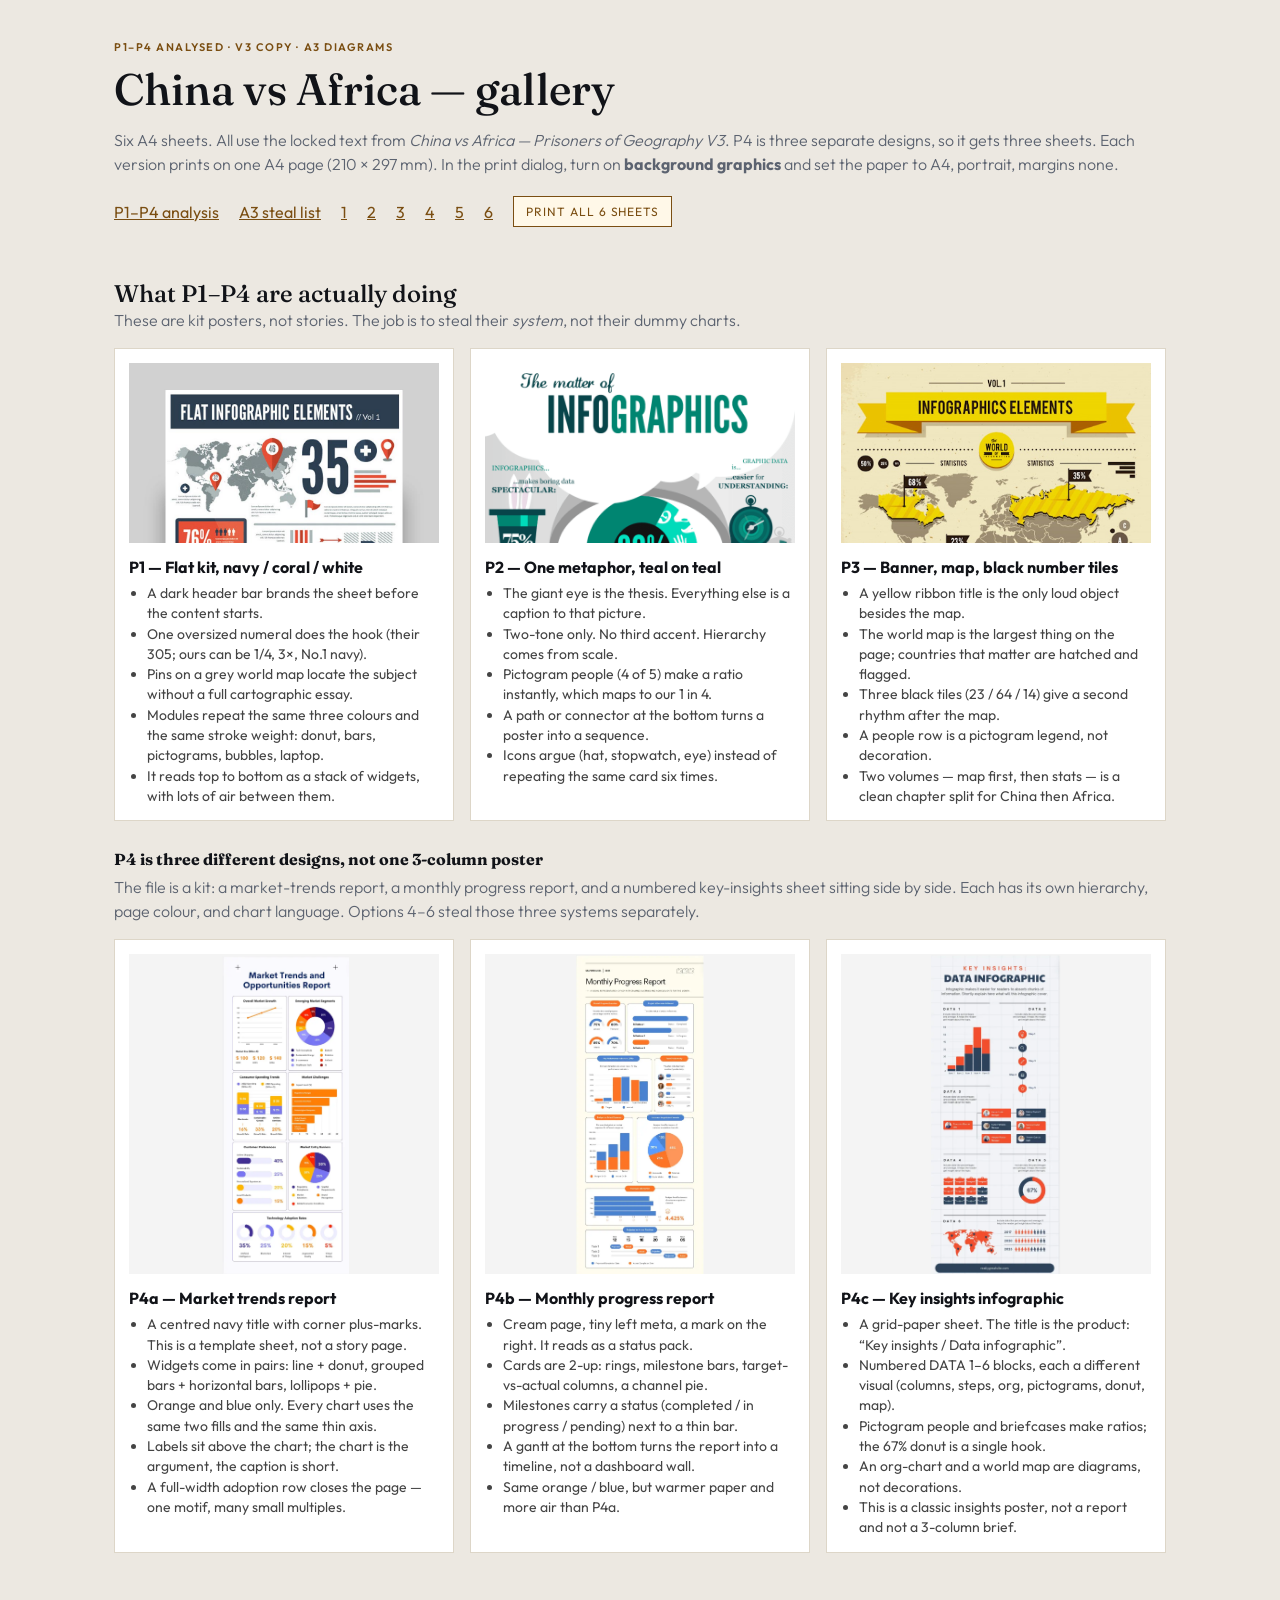
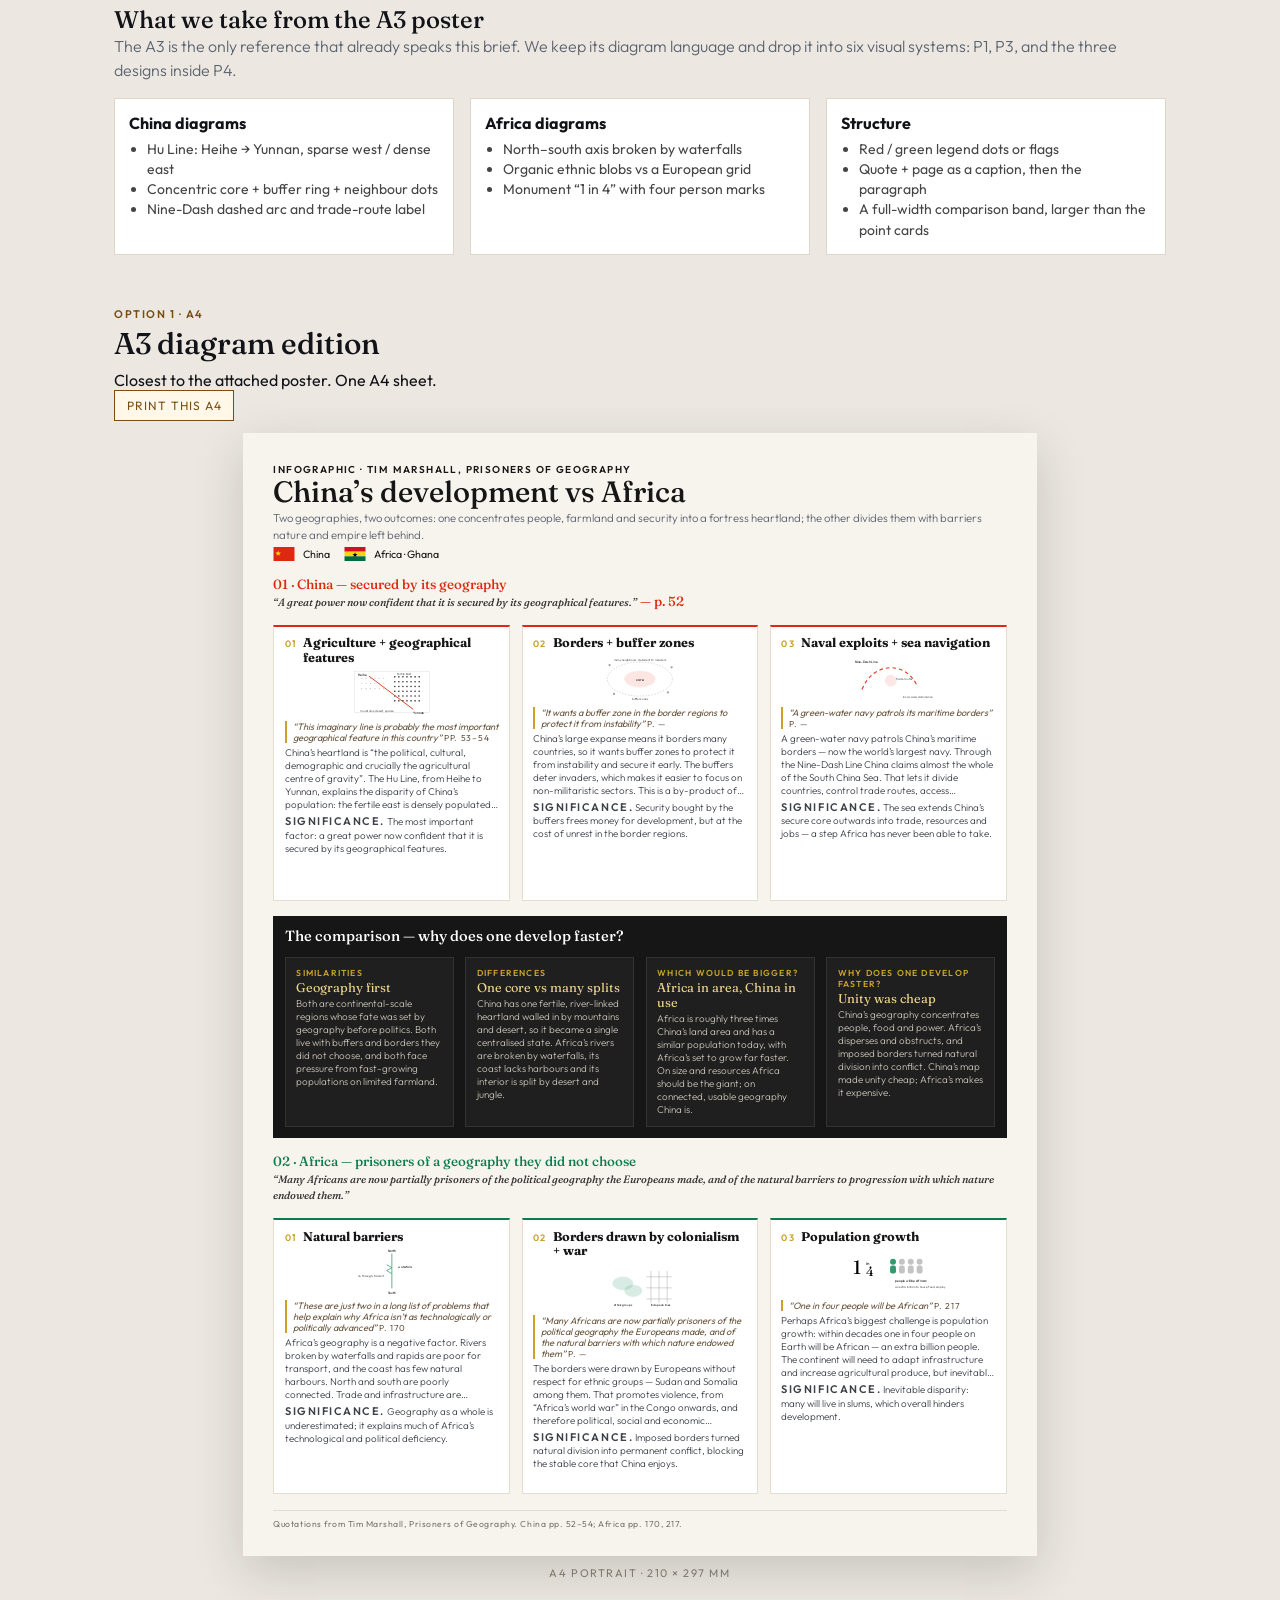
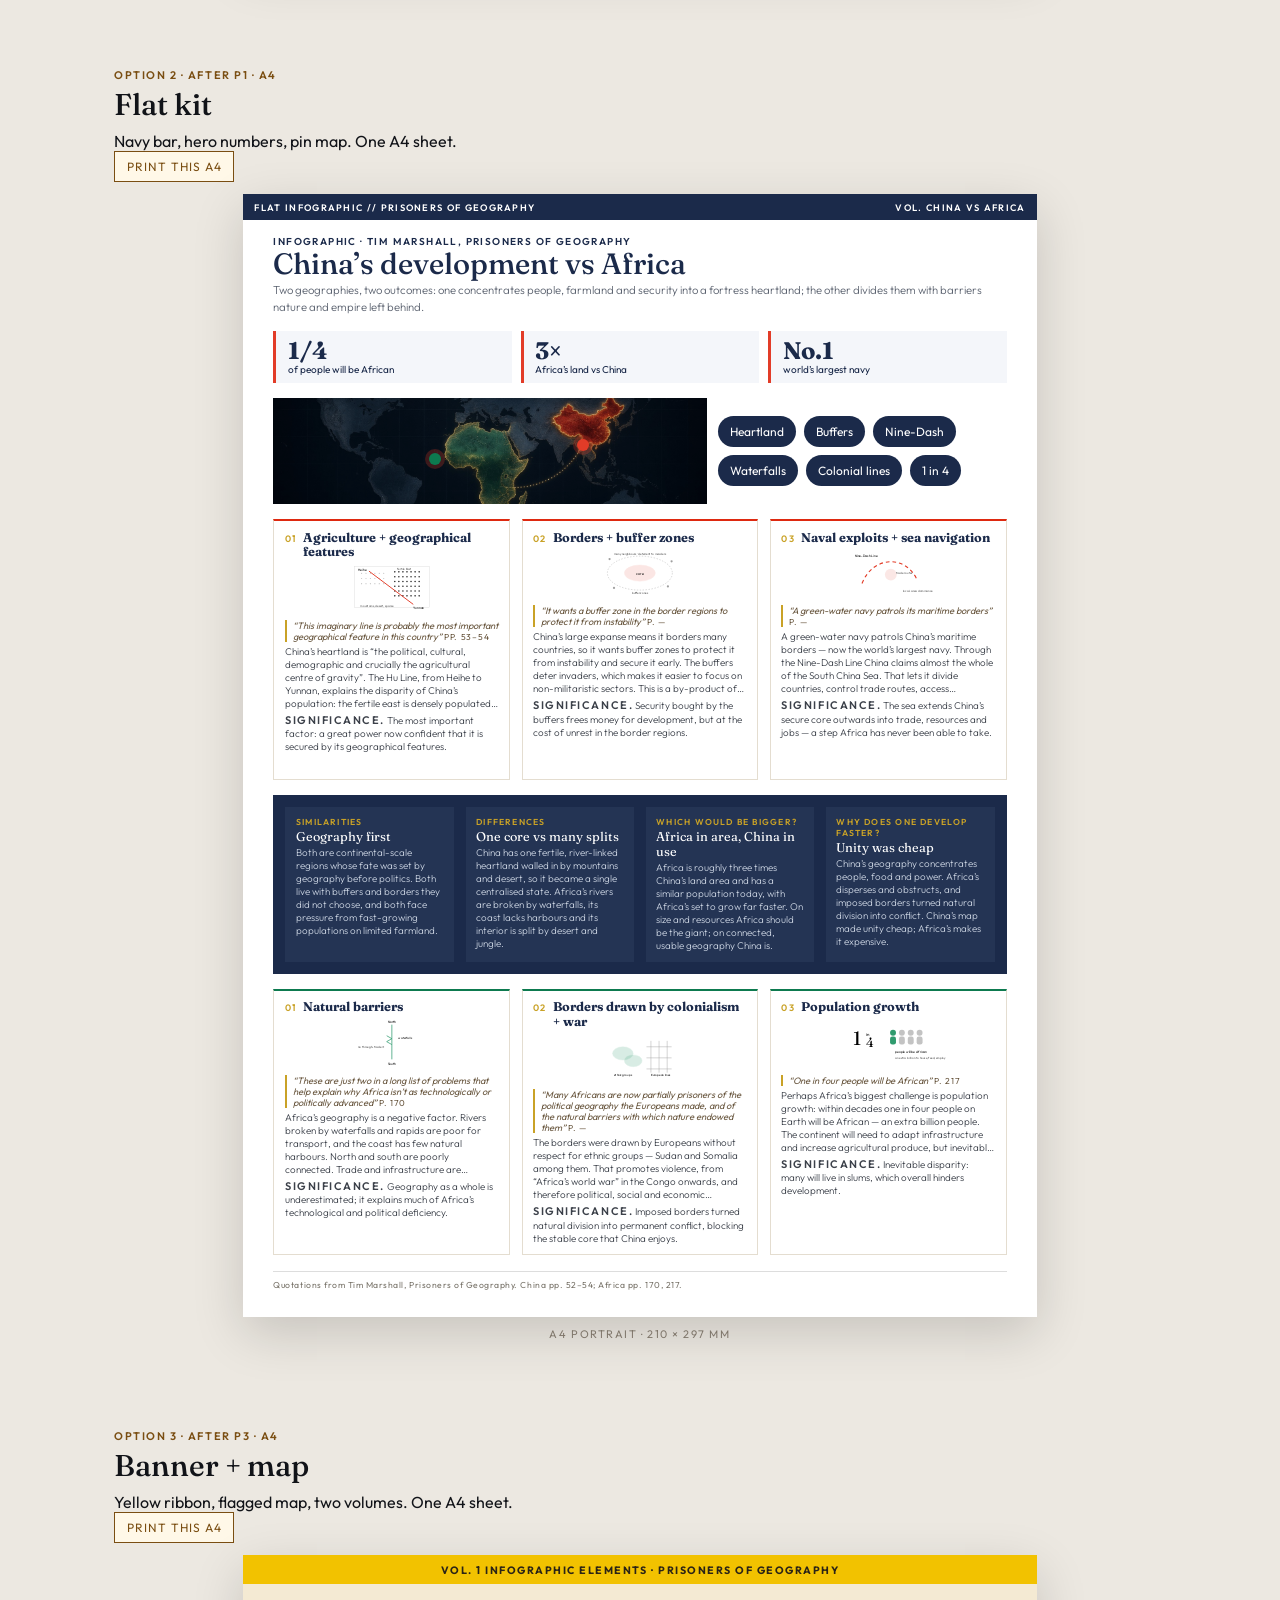
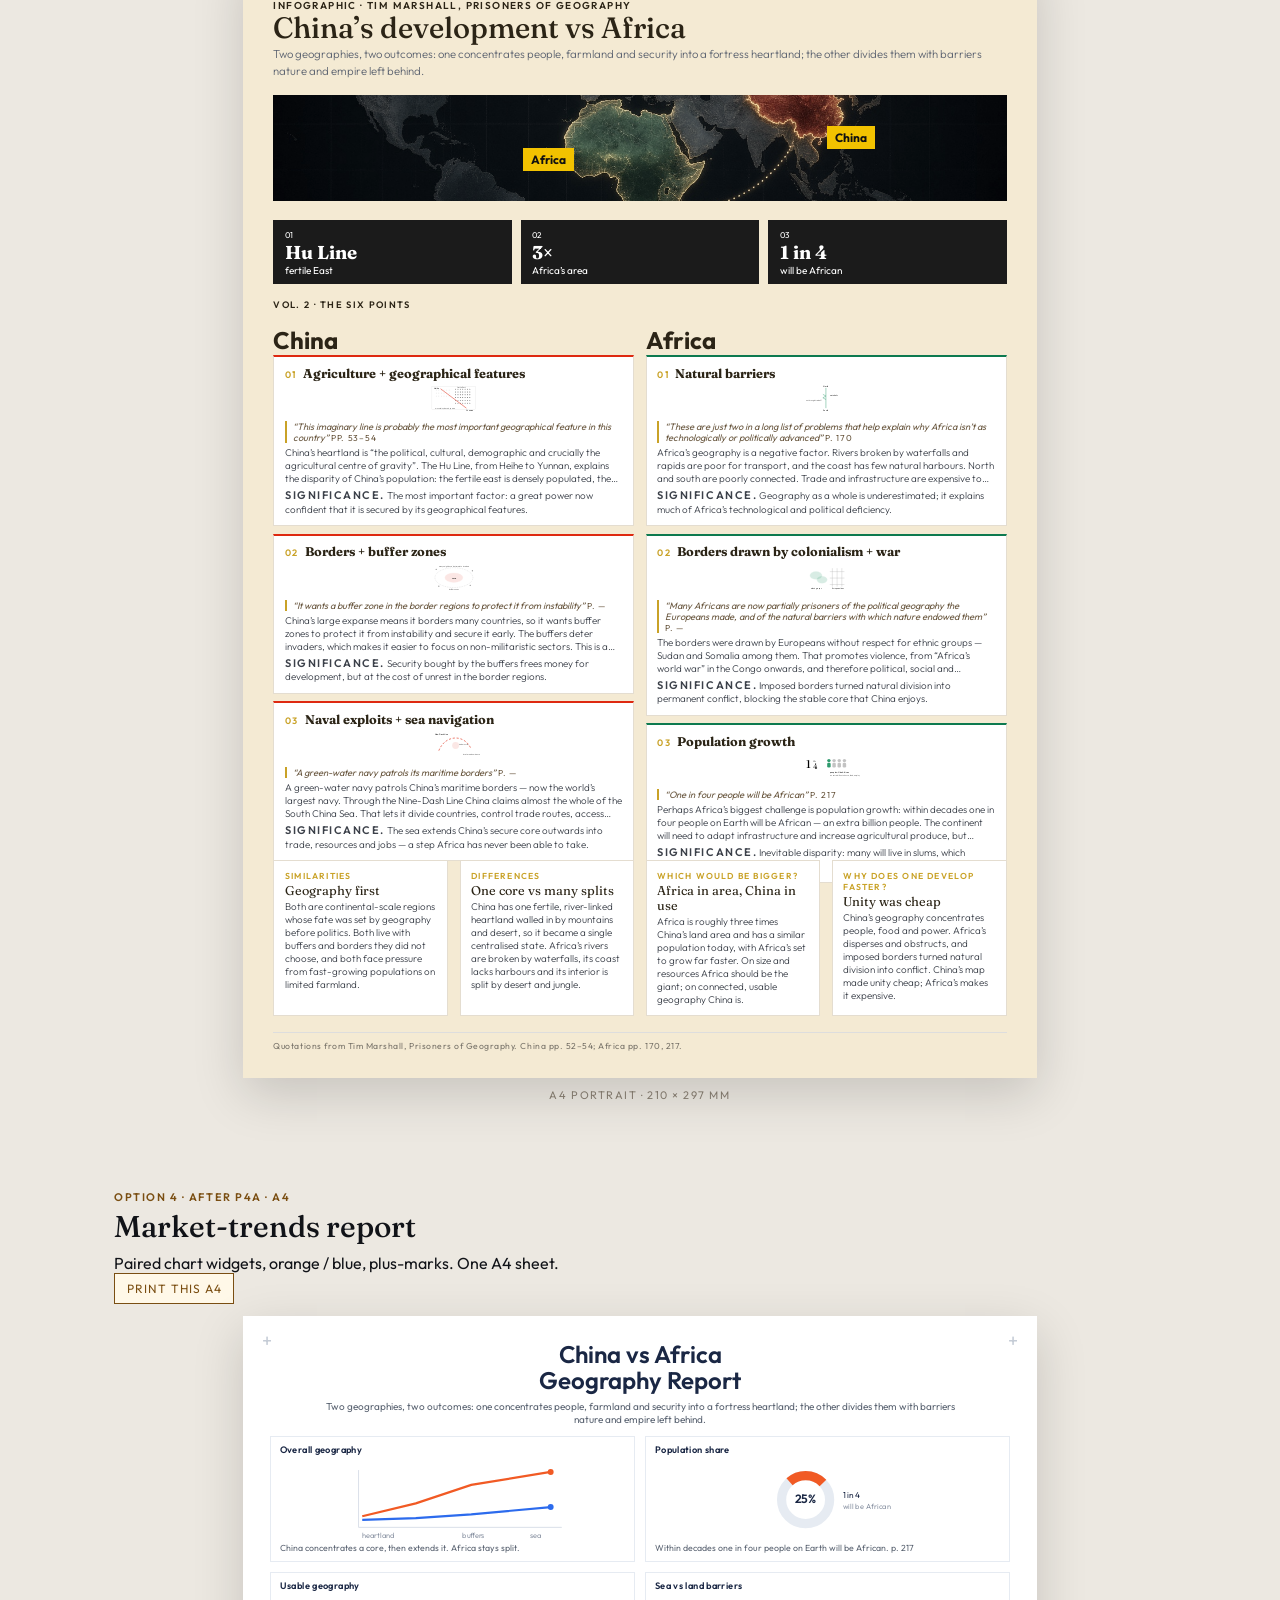
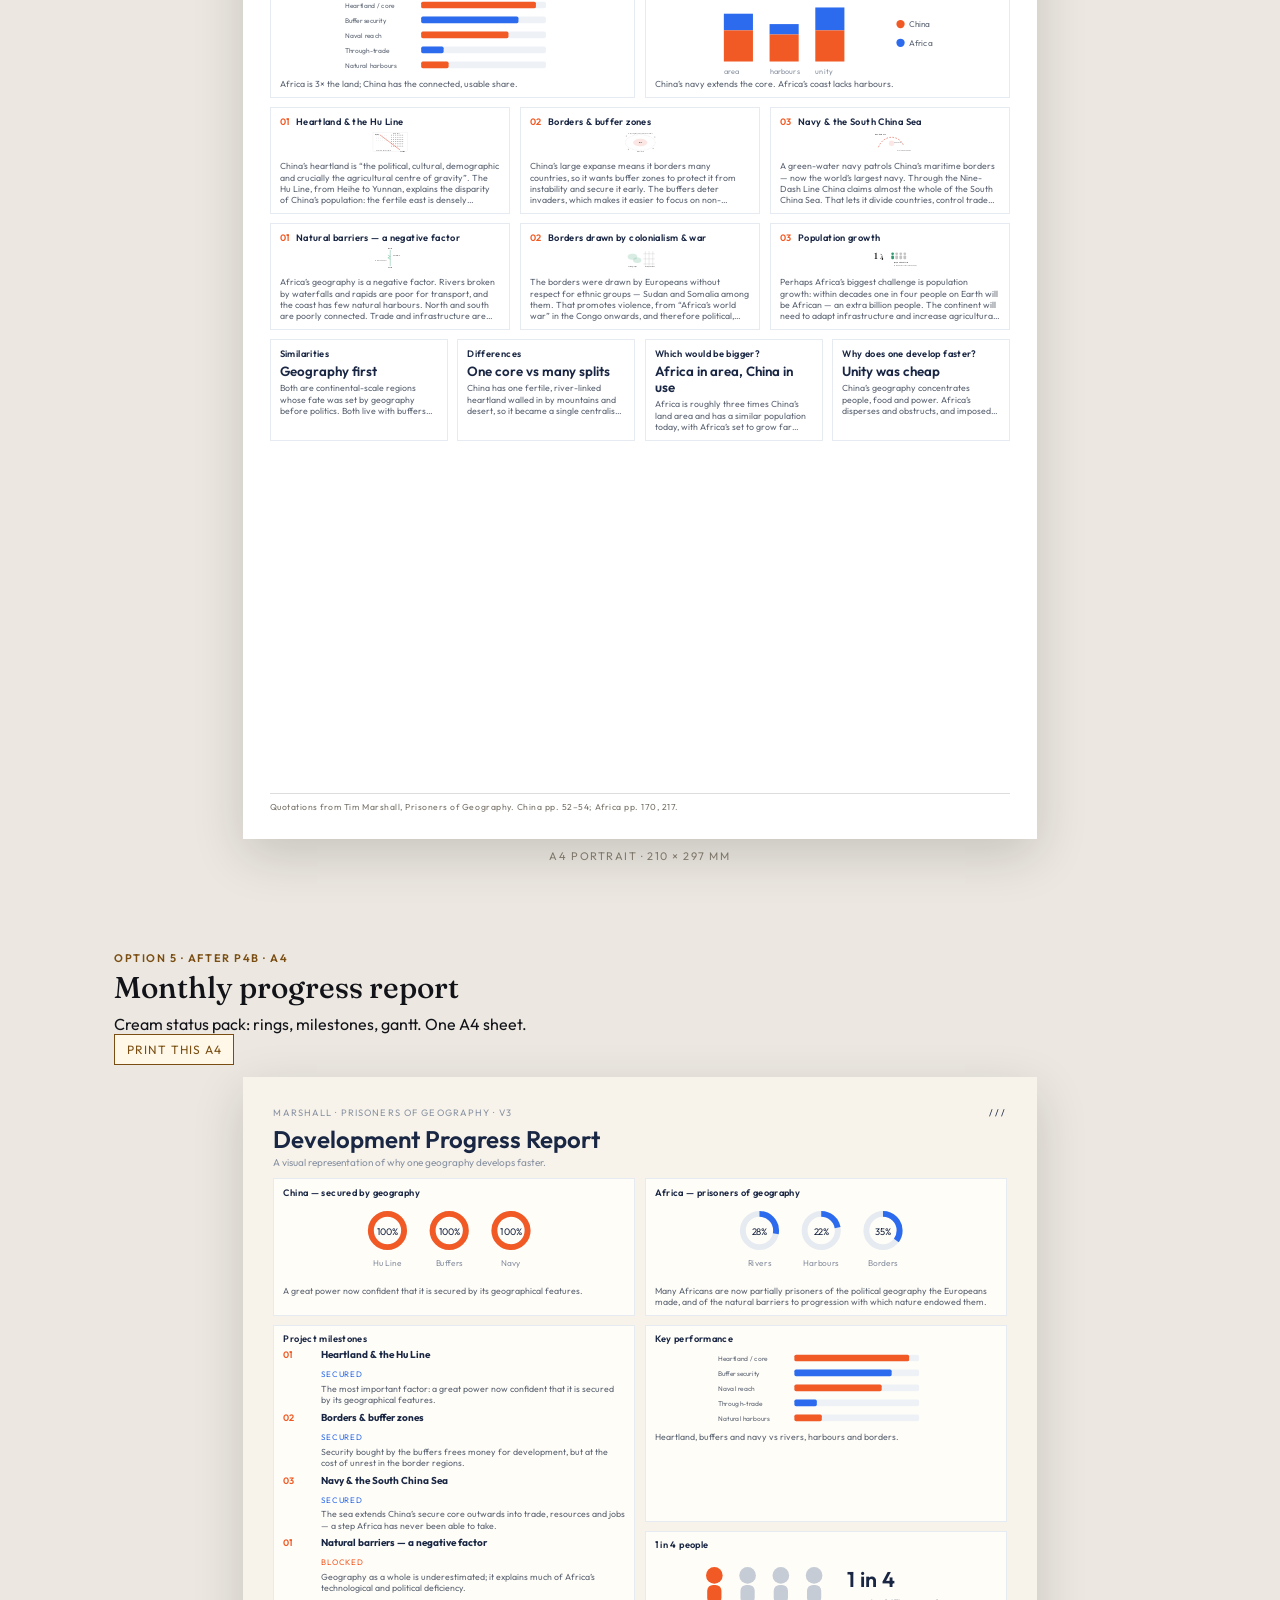
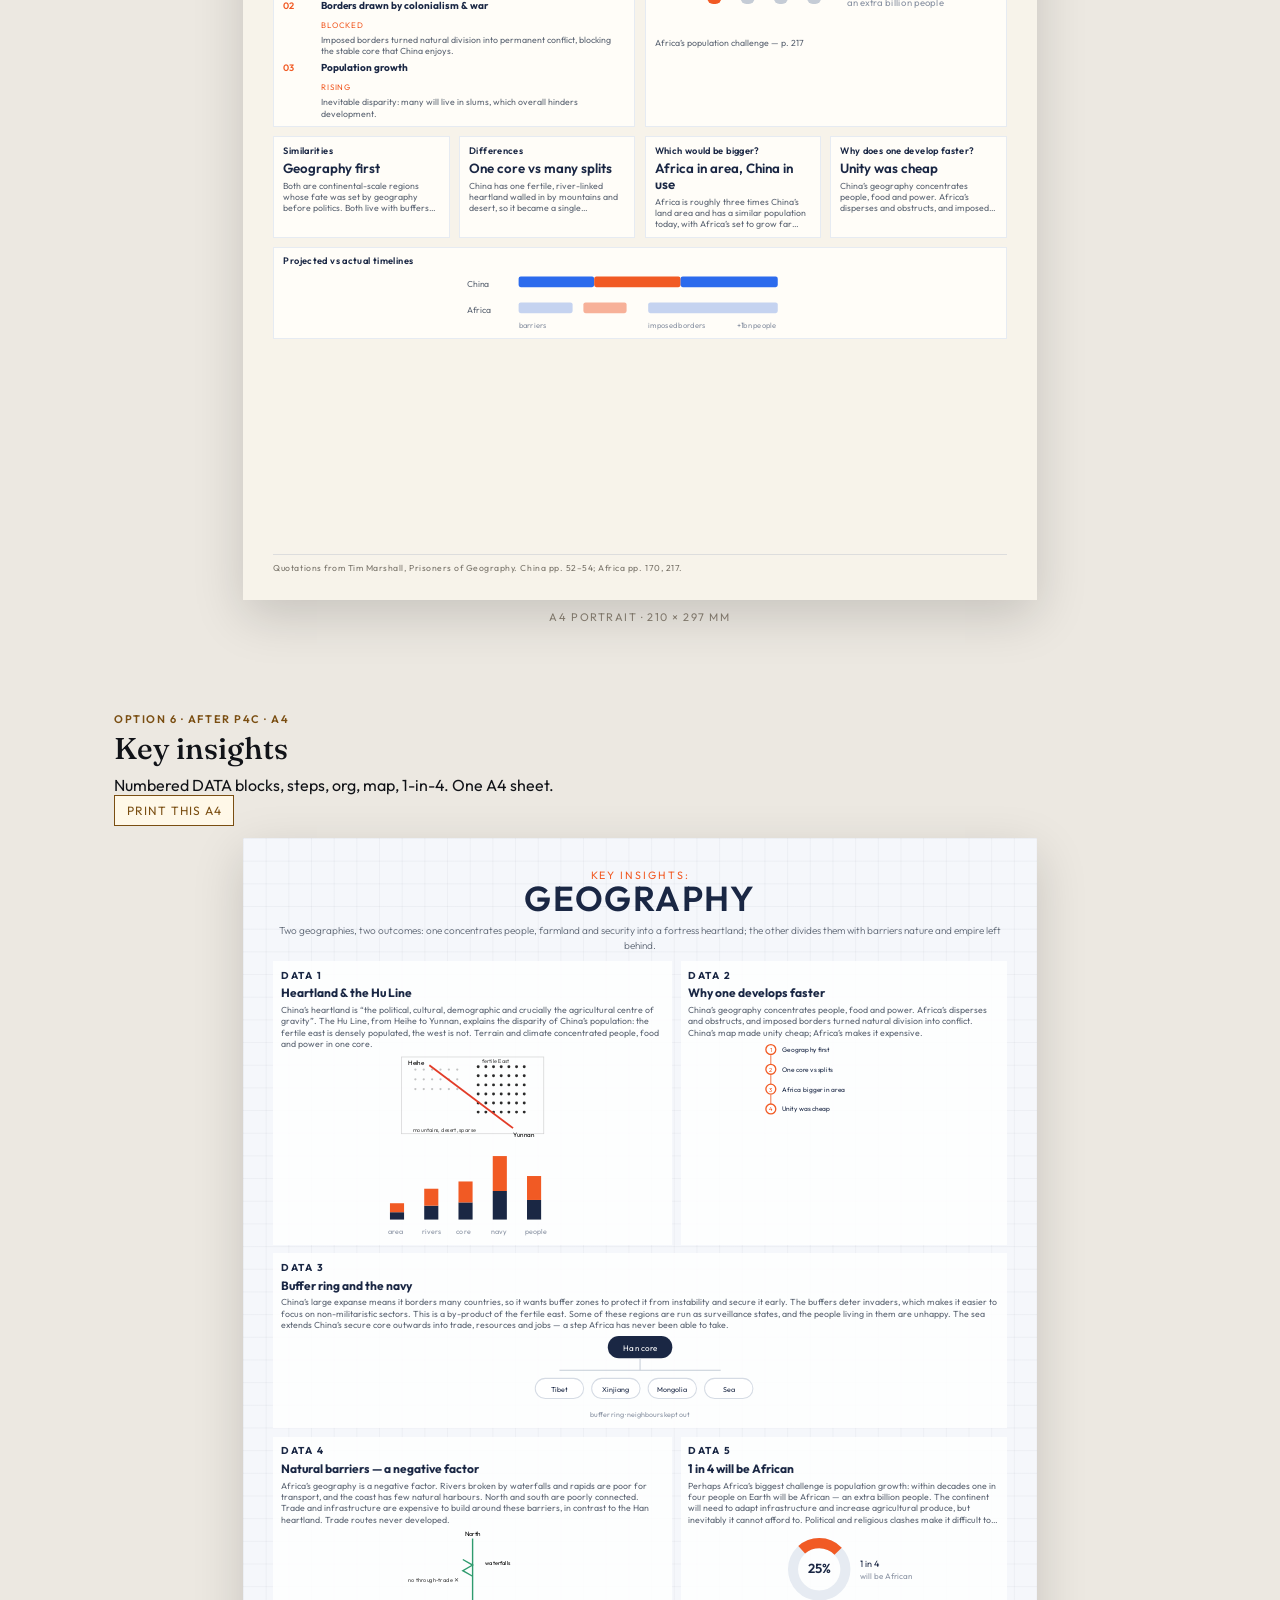
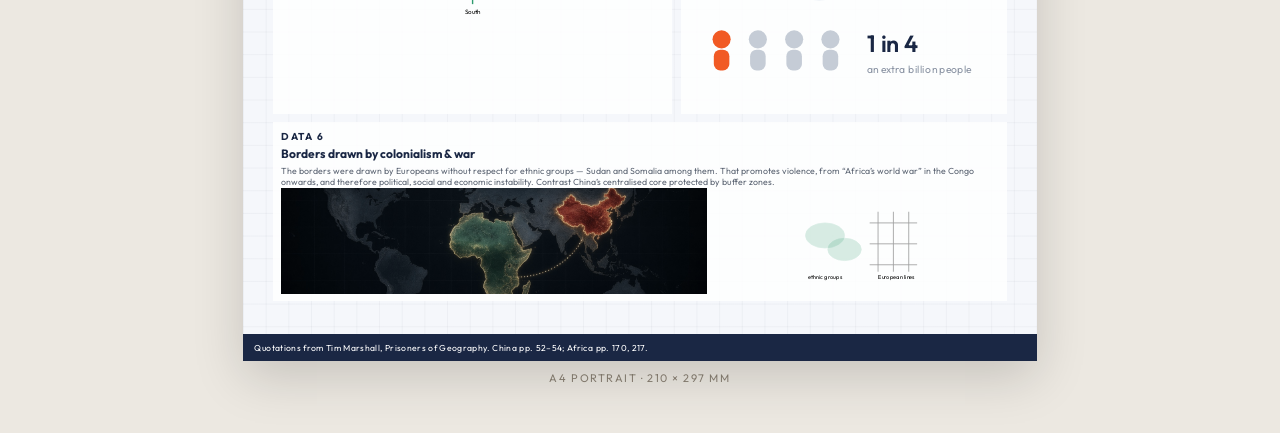
==== commit b04a471c: "Add A4 PDFs for the three P4 designs Ship print-ready sheets for the market-trends report, monthly p" ====
--- a/index.html
+++ b/index.html
@@ -36,7 +36,7 @@
     <section class="panel" id="analysis">
       <h2>What P1–P4 are actually doing</h2>
       <p>These are kit posters, not stories. The job is to steal their <em>system</em>, not their dummy charts.</p>
-      <div class="ref-grid">
+      <div class="ref-grid three">
         <article class="ref-card">
           <img src="assets/refs/p1-flat-kit.png" alt="P1 flat infographic kit" />
           <h3>P1 — Flat kit, navy / coral / white</h3>
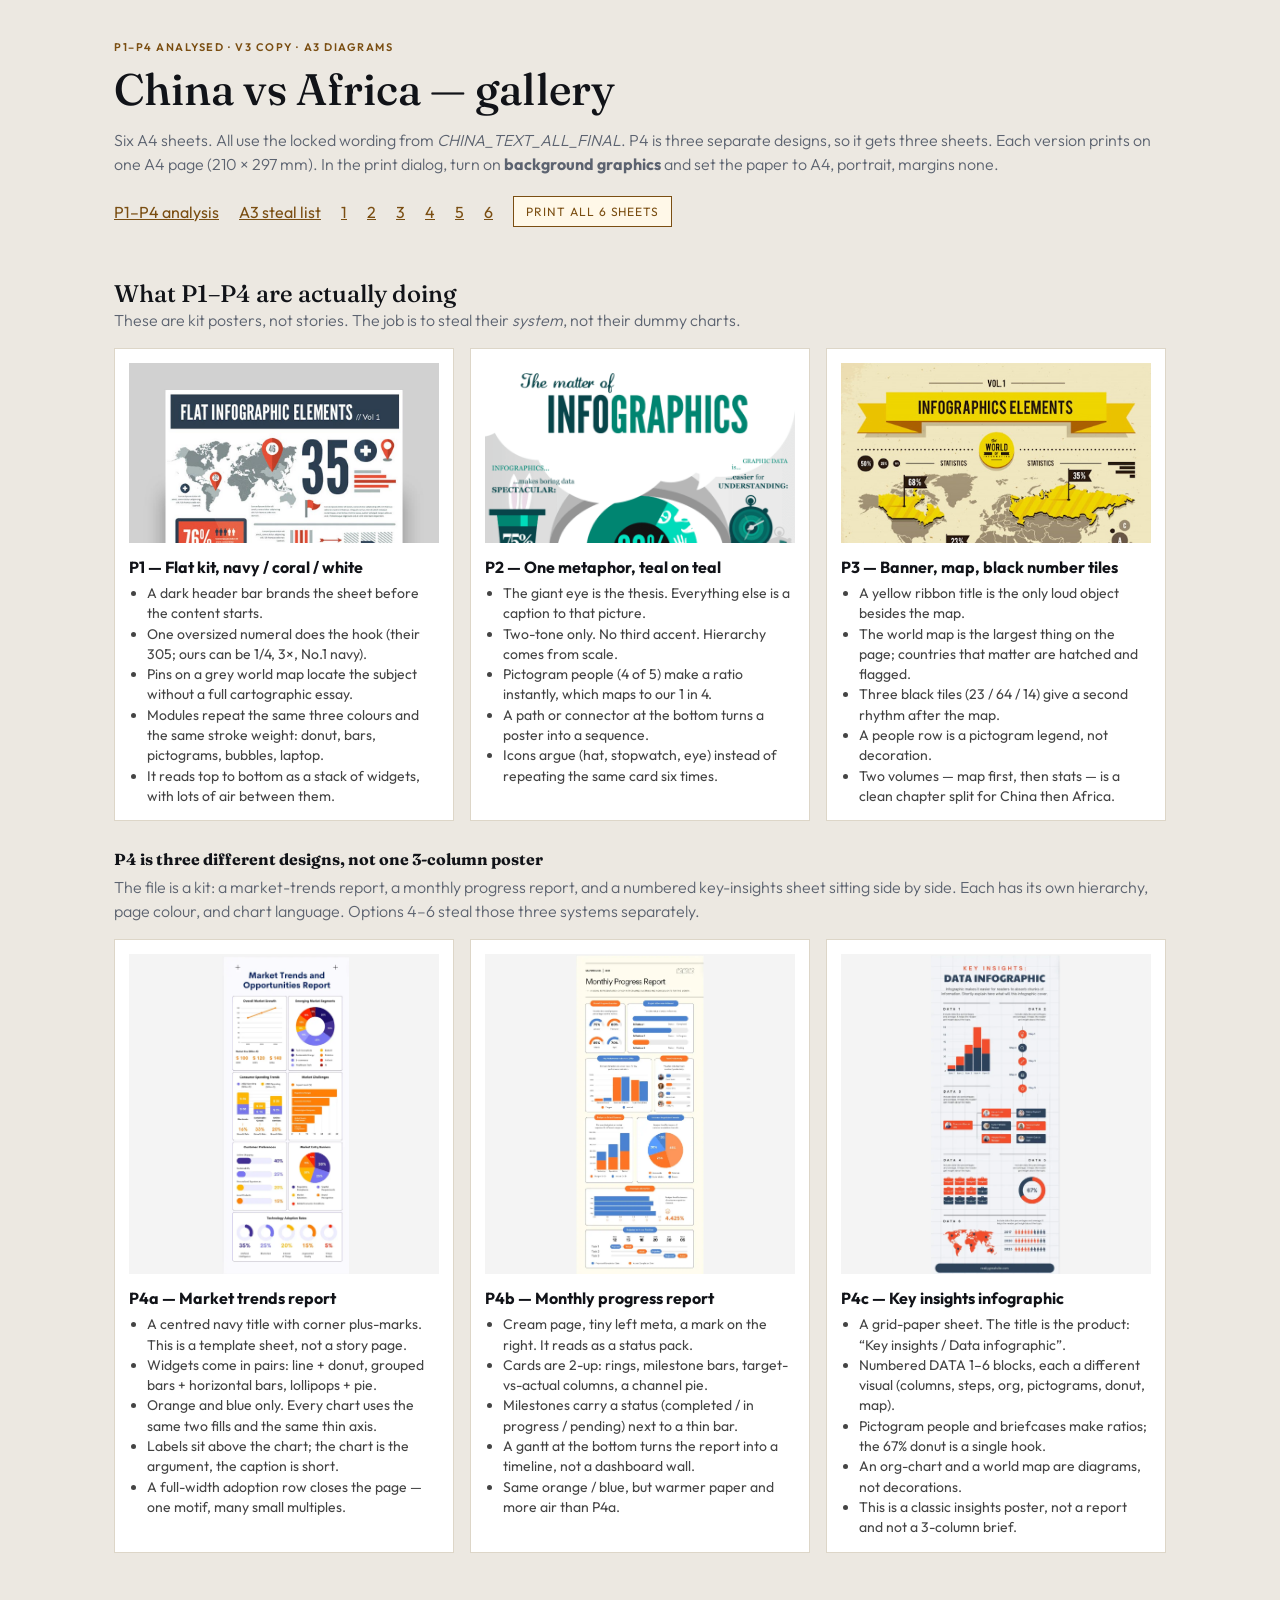
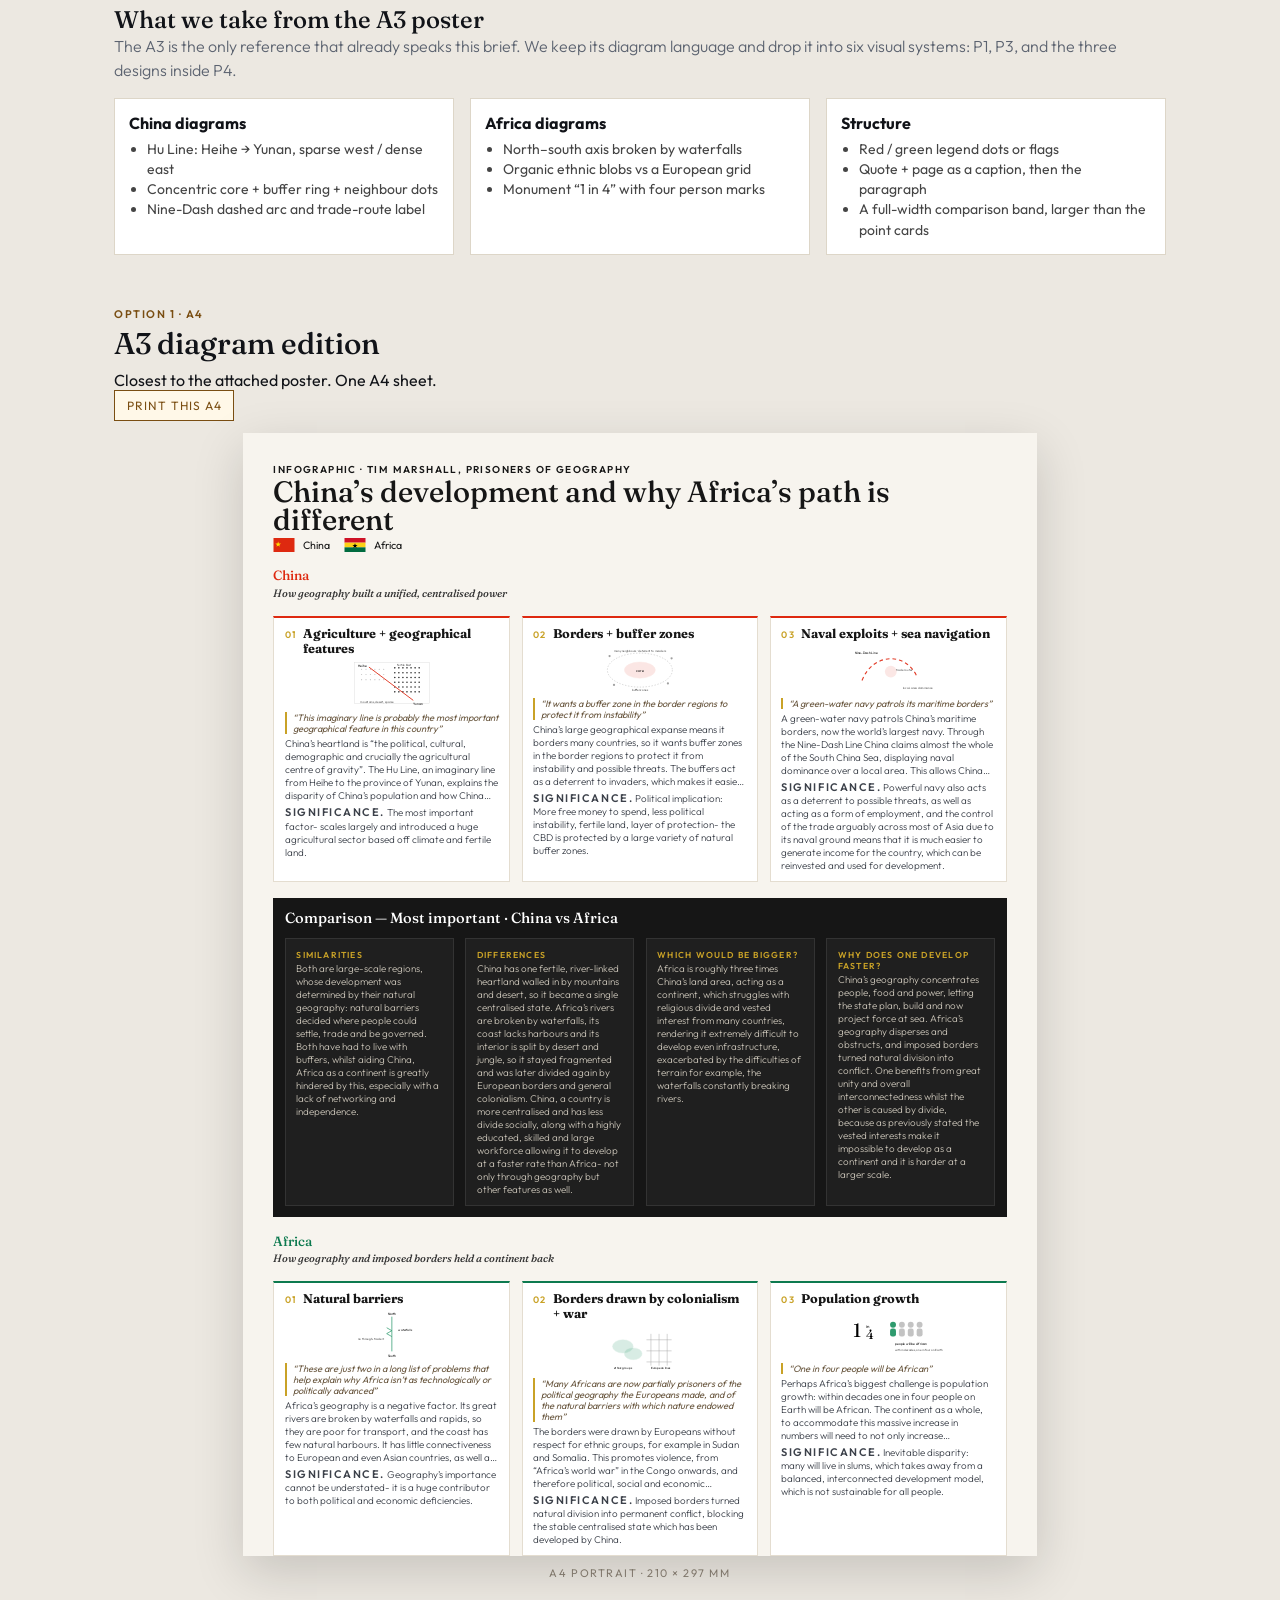
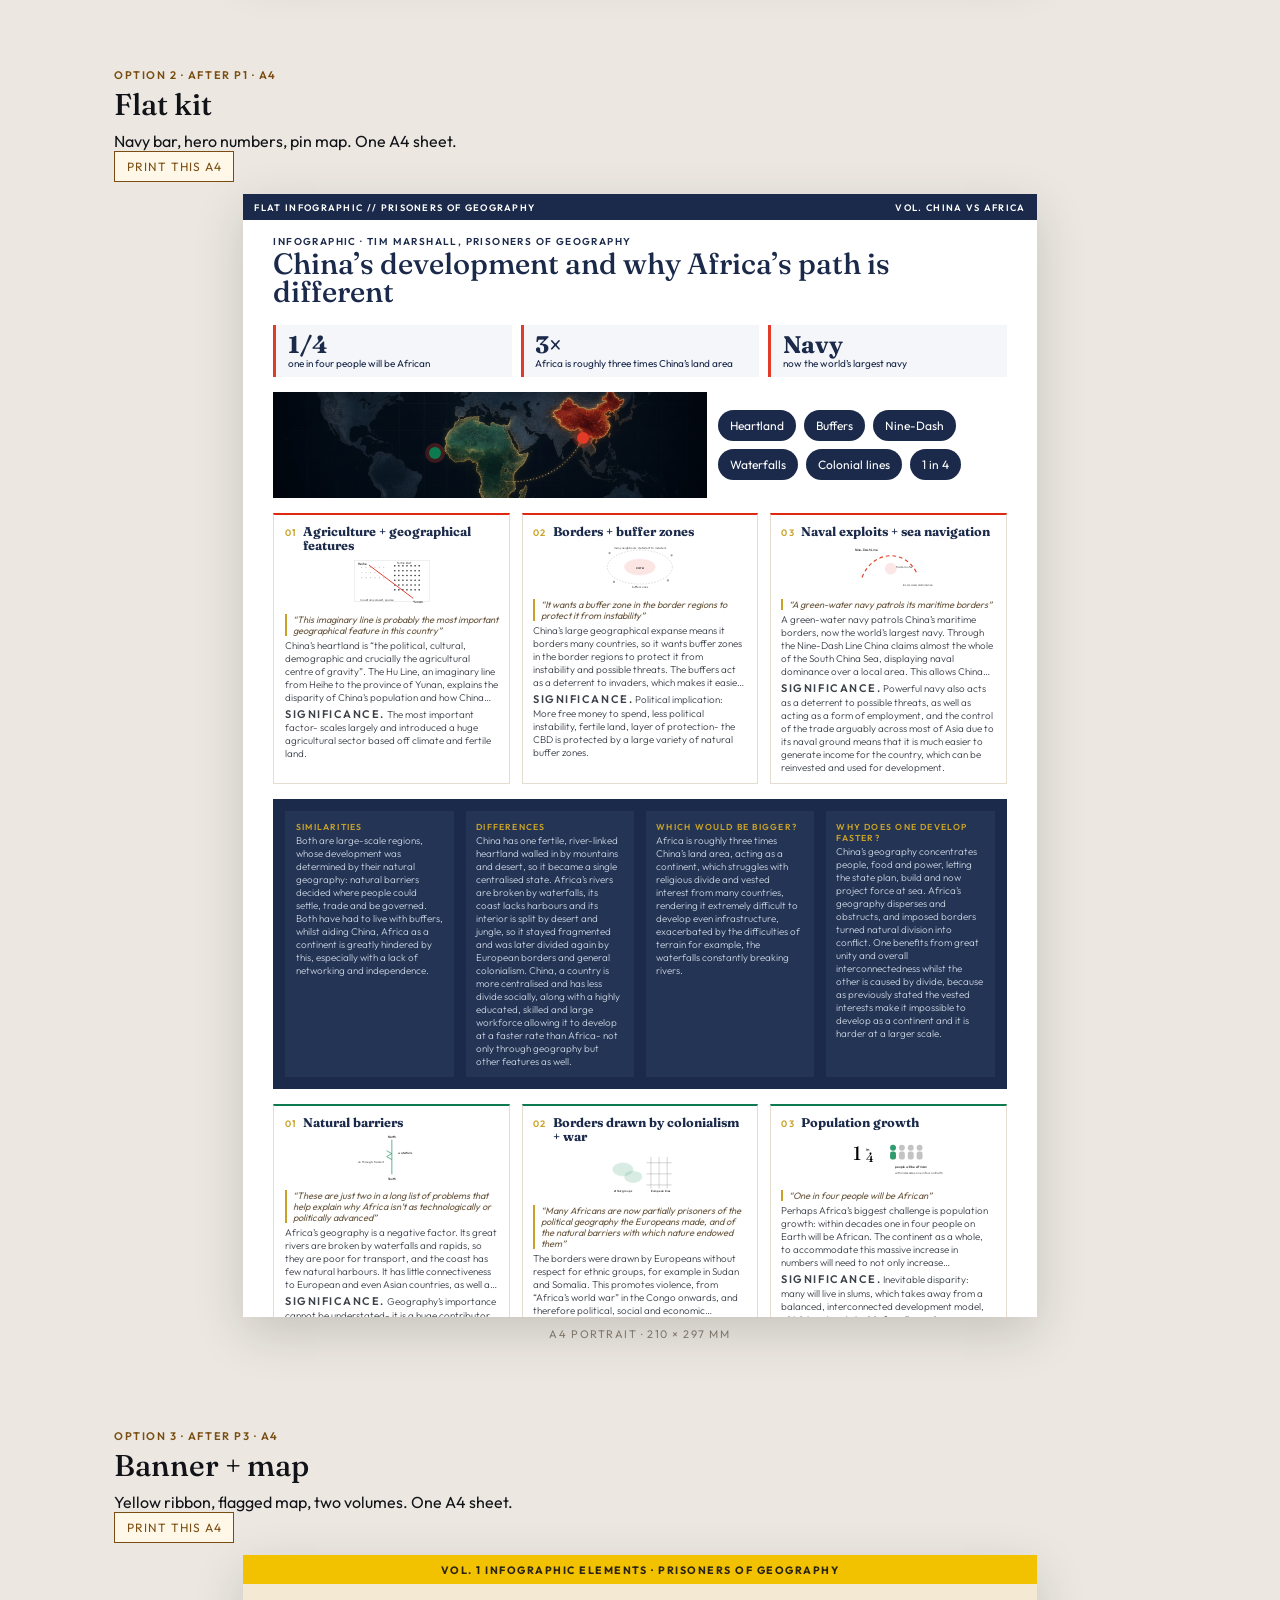
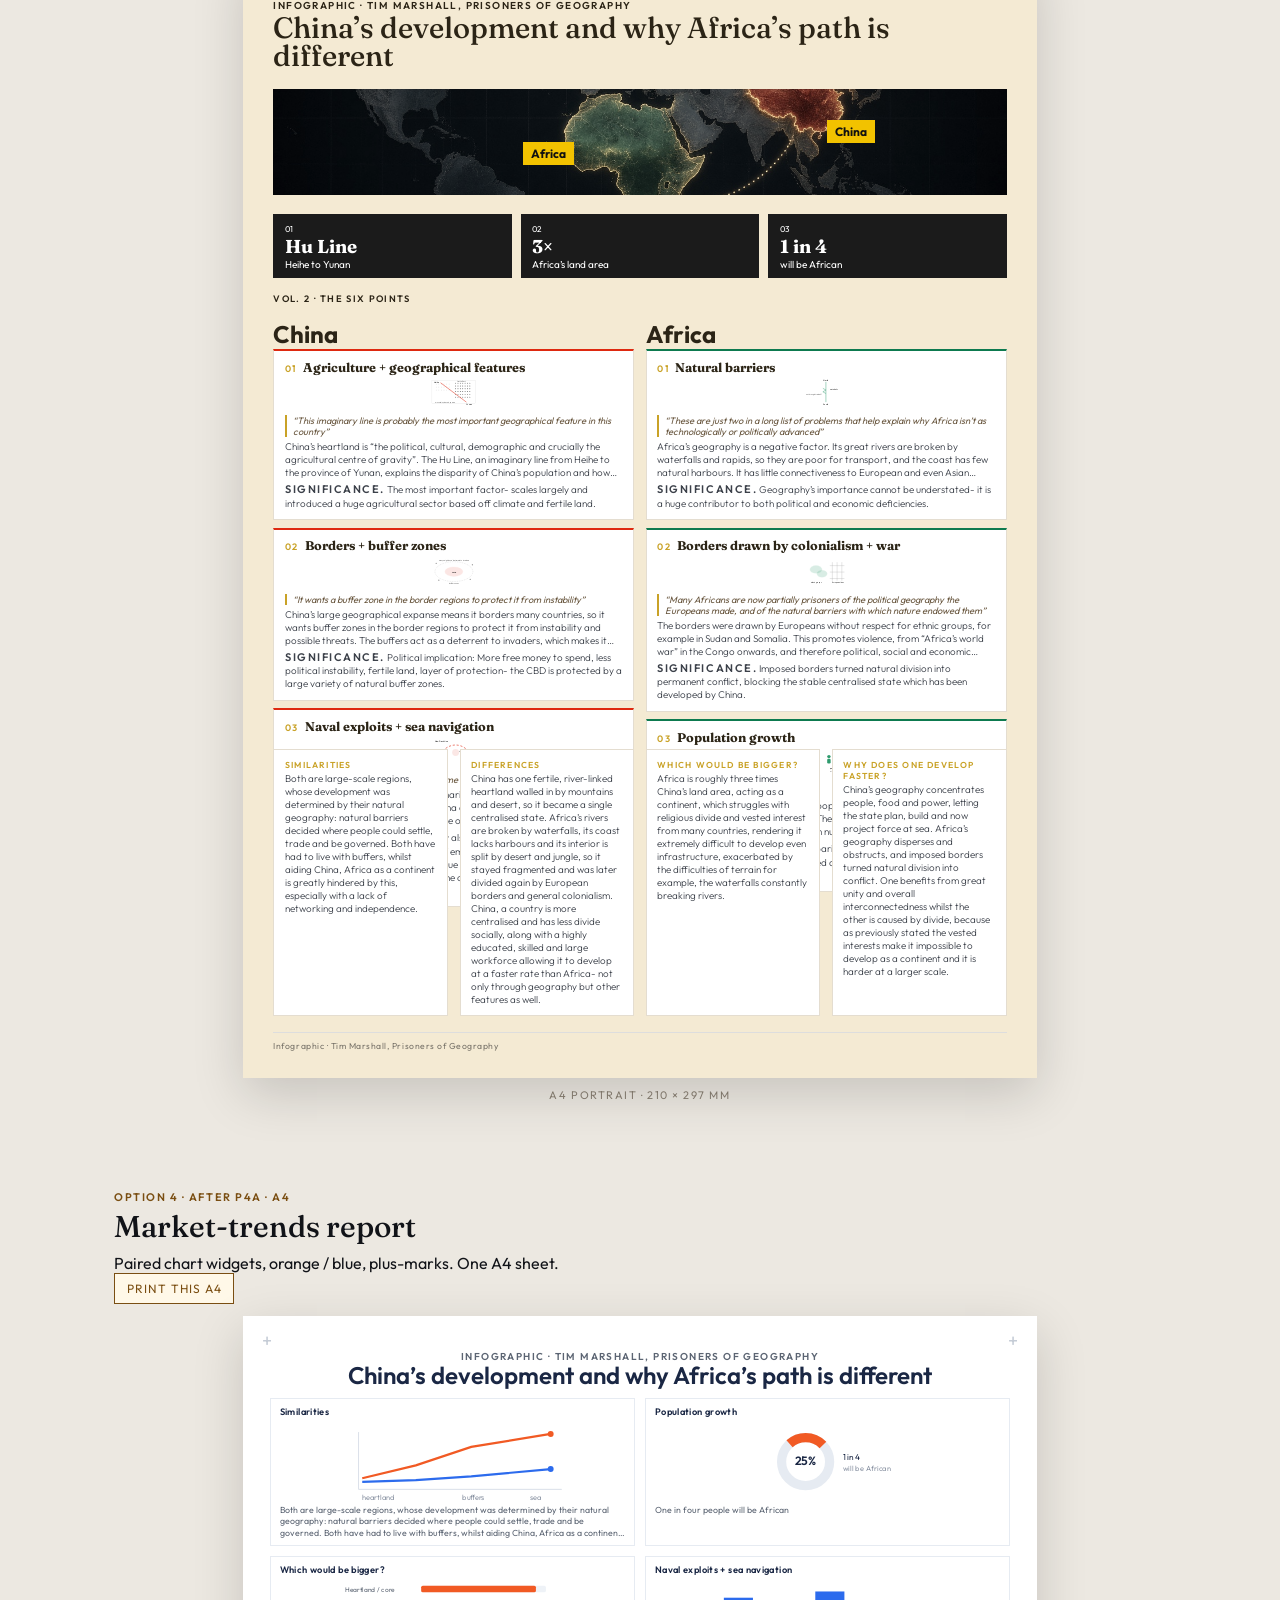
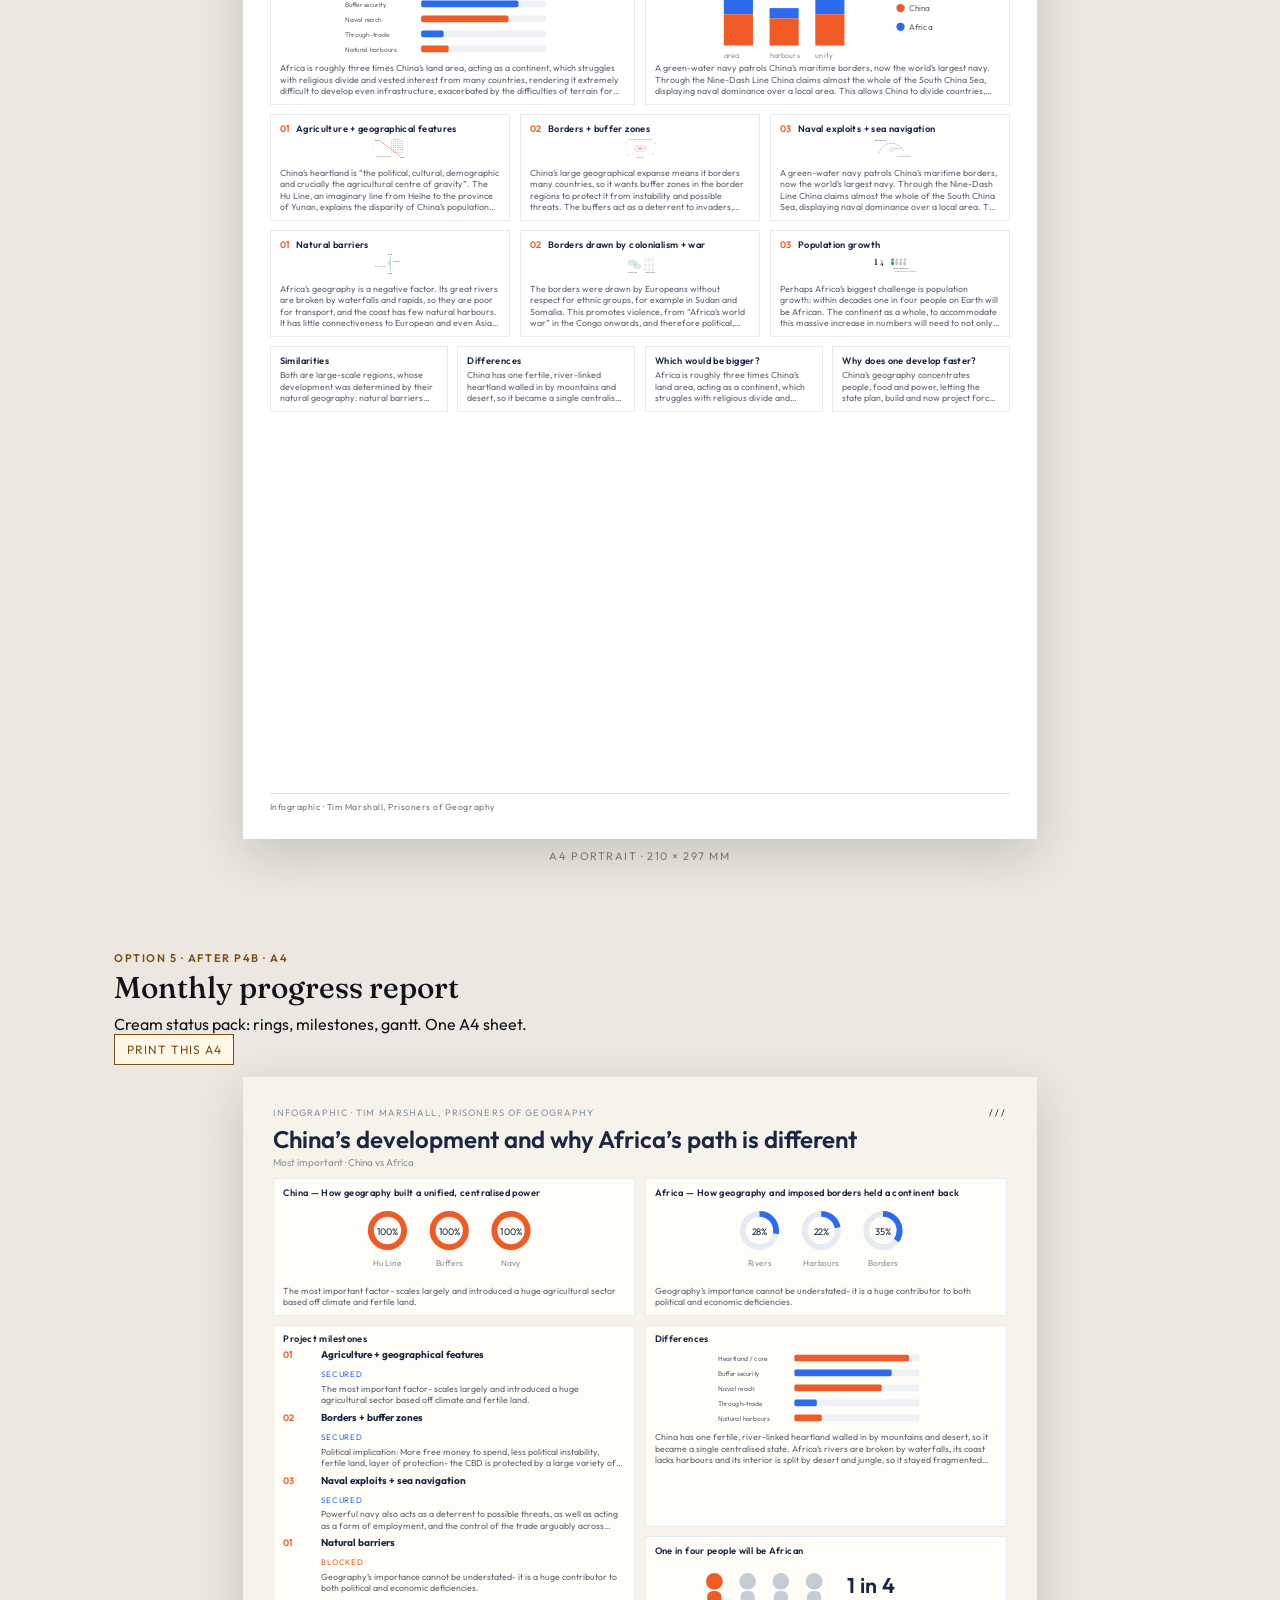
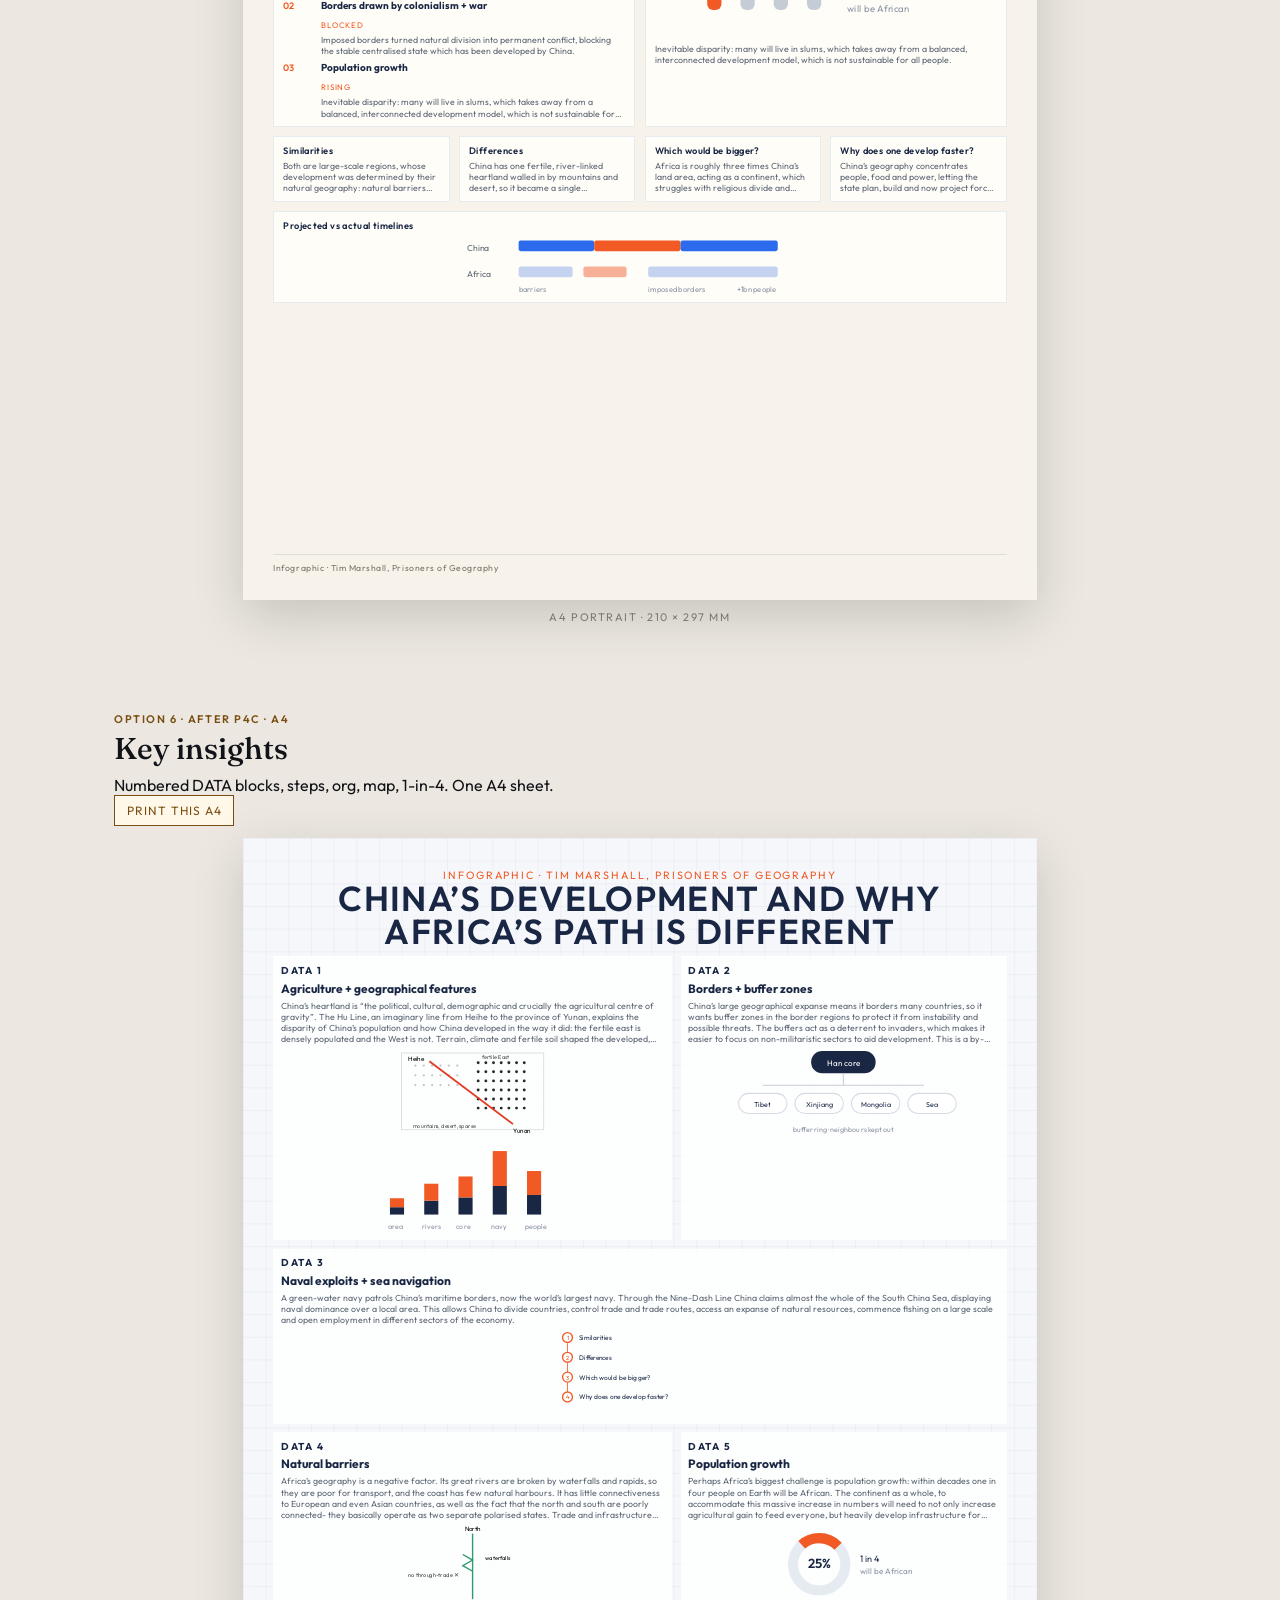
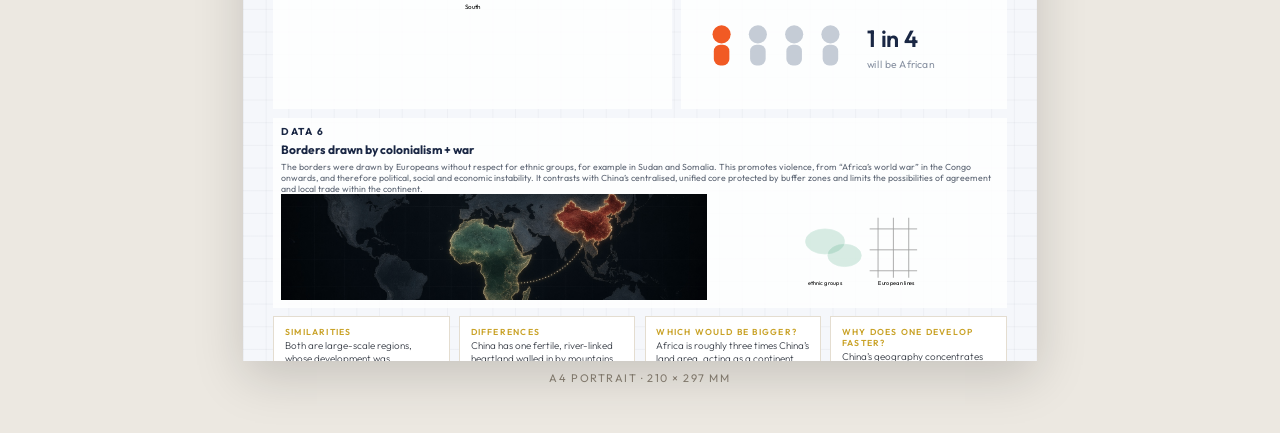
==== commit 30582640: "Lock every version to the CHINA_TEXT_ALL_FINAL wording Replace rewritten V3 copy with the attachment" ====
--- a/index.html
+++ b/index.html
@@ -15,7 +15,7 @@
       <p class="board-kicker">P1–P4 analysed  ·  V3 copy  ·  A3 diagrams</p>
       <h1>China vs Africa — gallery</h1>
       <p class="board-lede">
-        Six A4 sheets. All use the locked text from <em>China vs Africa — Prisoners of Geography V3</em>.
+        Six A4 sheets. All use the locked wording from <em>CHINA_TEXT_ALL_FINAL</em>.
         P4 is three separate designs, so it gets three sheets. Each version prints on one A4 page
         (210 × 297 mm). In the print dialog, turn on <strong>background graphics</strong> and set
         the paper to A4, portrait, margins none.
@@ -117,7 +117,7 @@
         <article>
           <h3>China diagrams</h3>
           <ul>
-            <li>Hu Line: Heihe → Yunnan, sparse west / dense east</li>
+            <li>Hu Line: Heihe → Yunan, sparse west / dense east</li>
             <li>Concentric core + buffer ring + neighbour dots</li>
             <li>Nine-Dash dashed arc and trade-route label</li>
           </ul>
